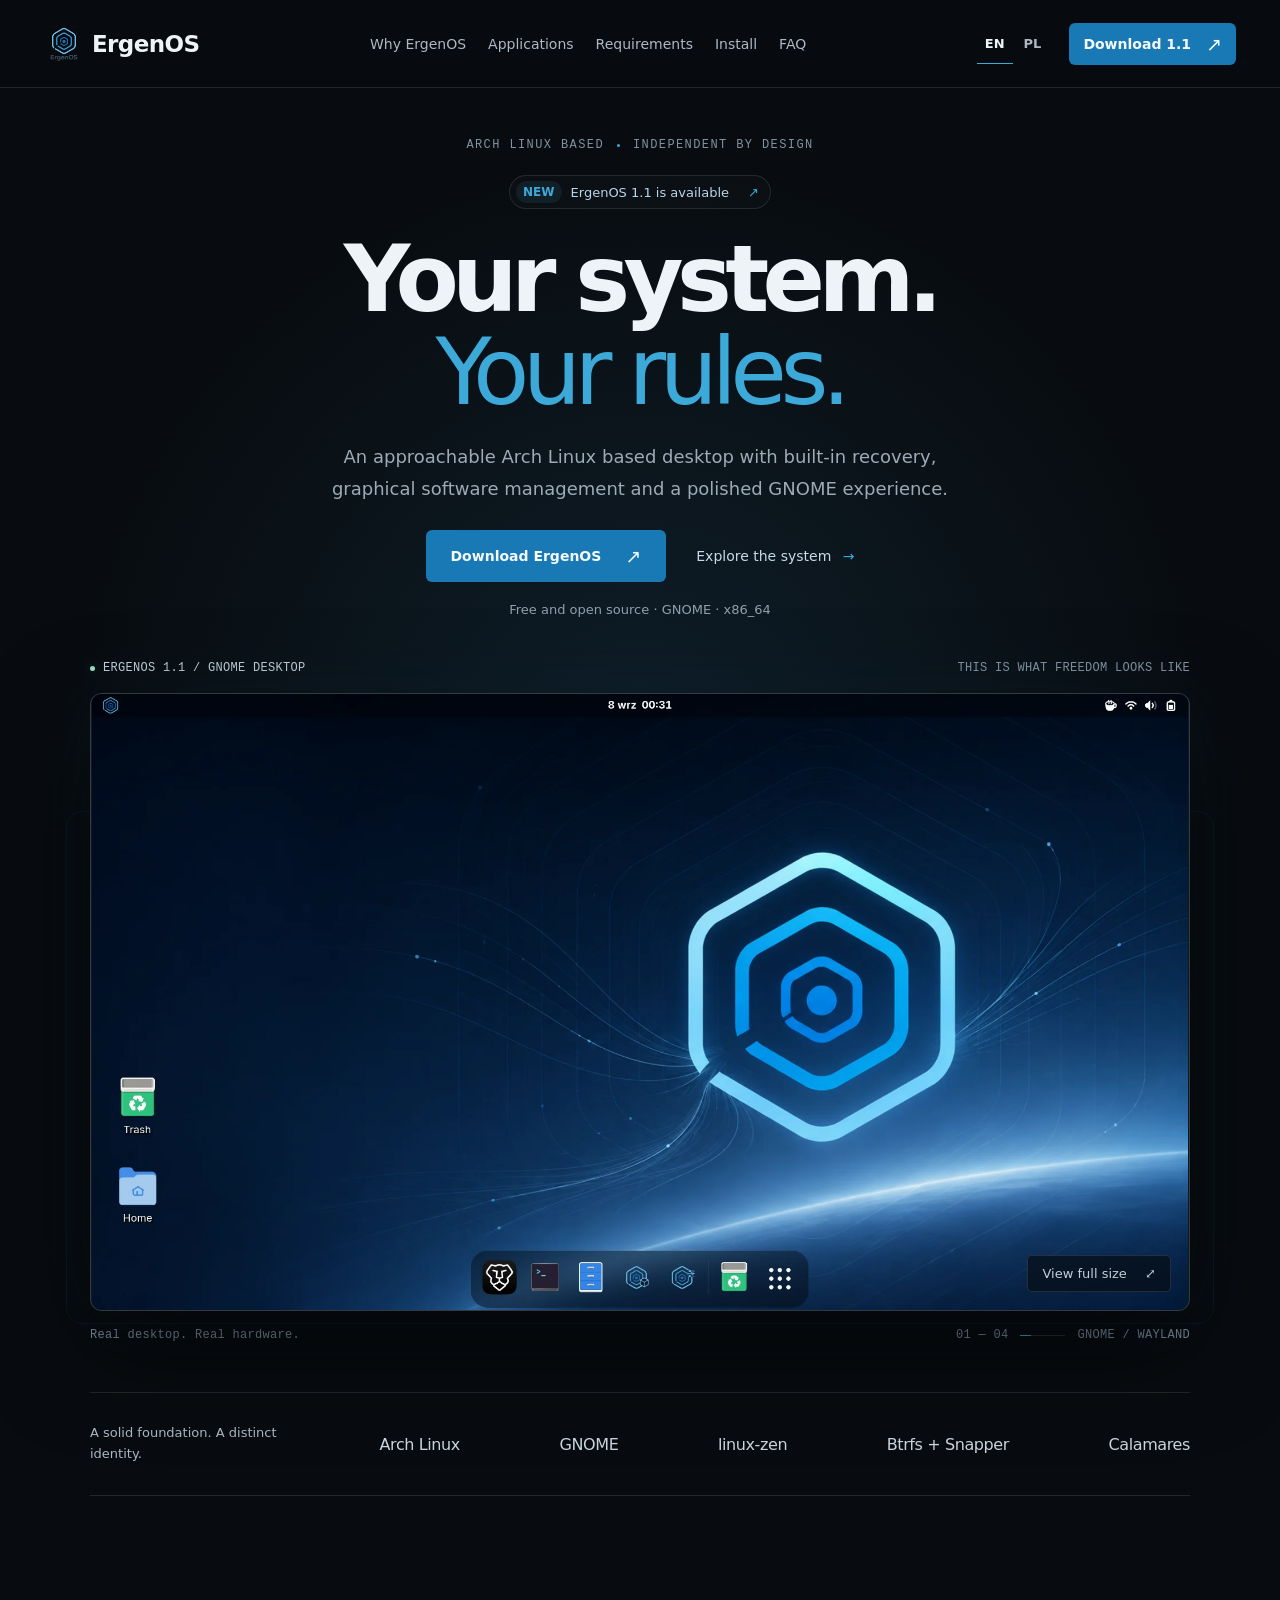
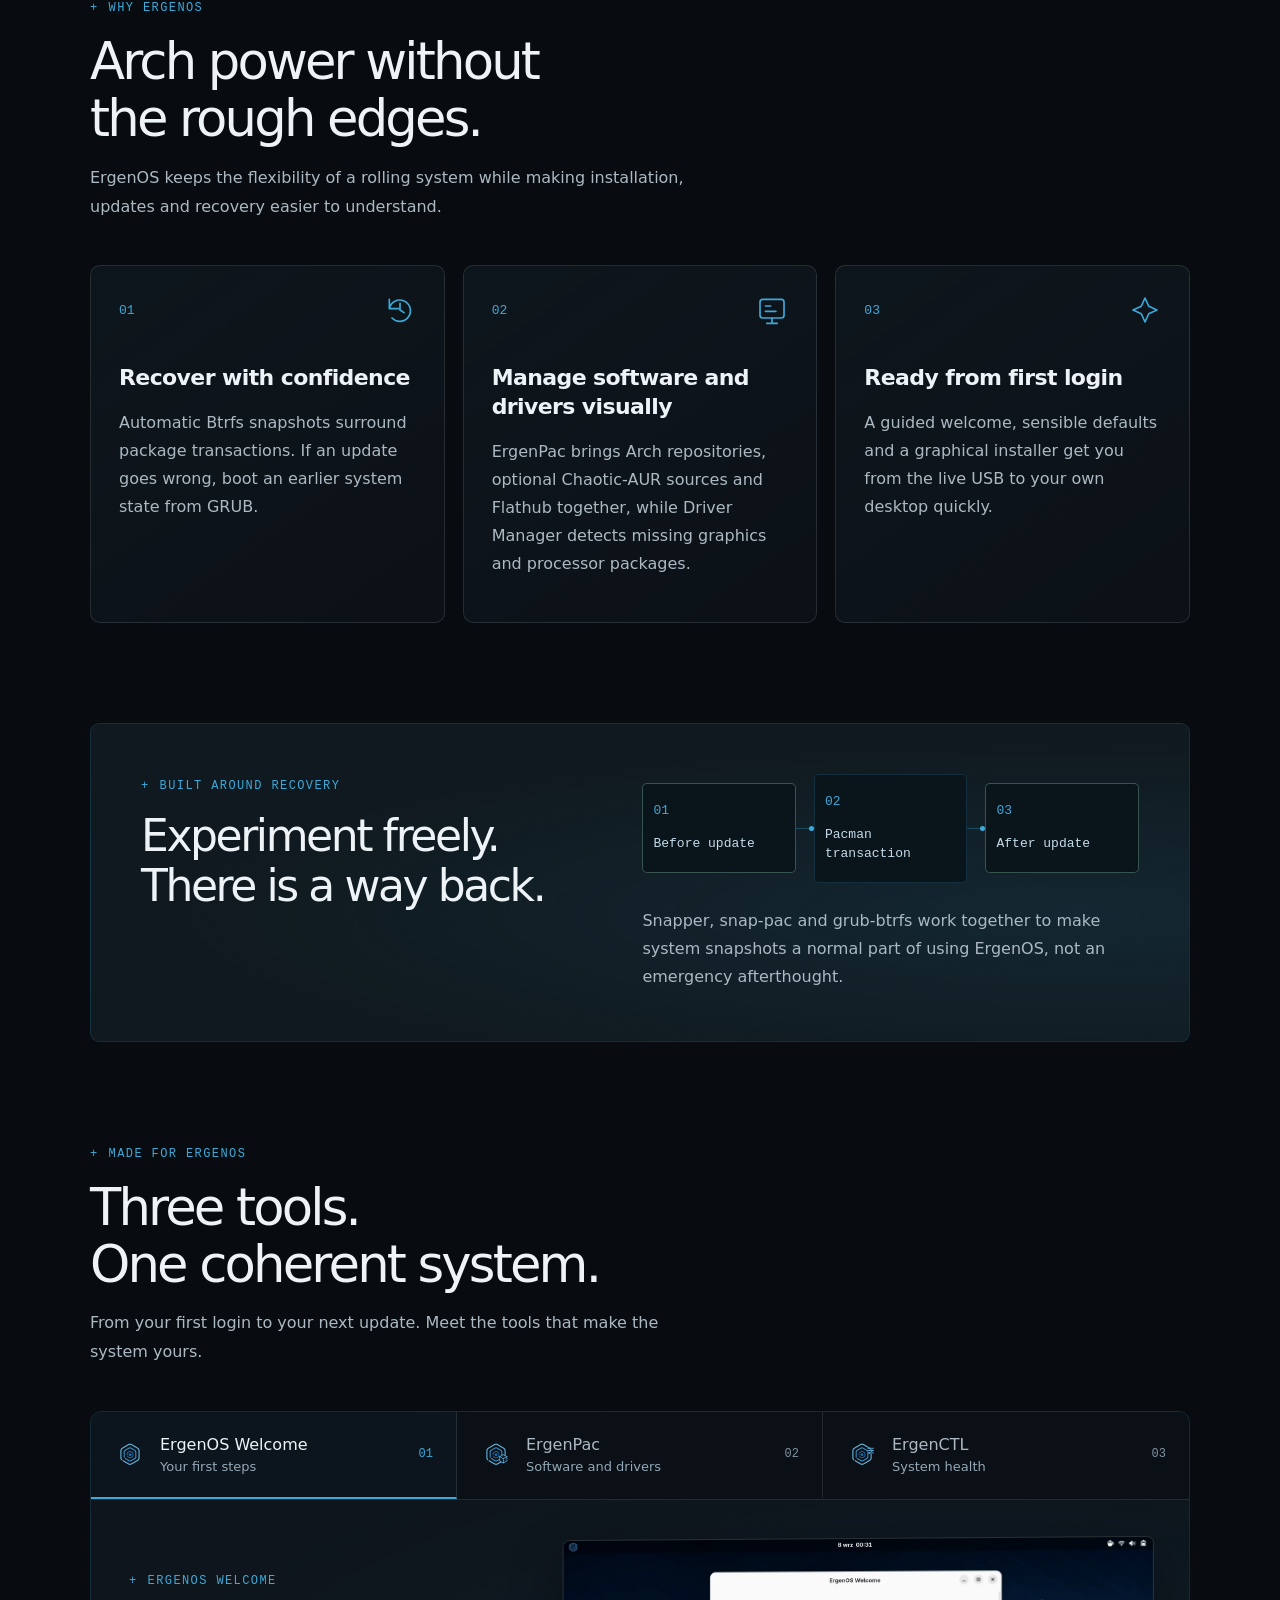
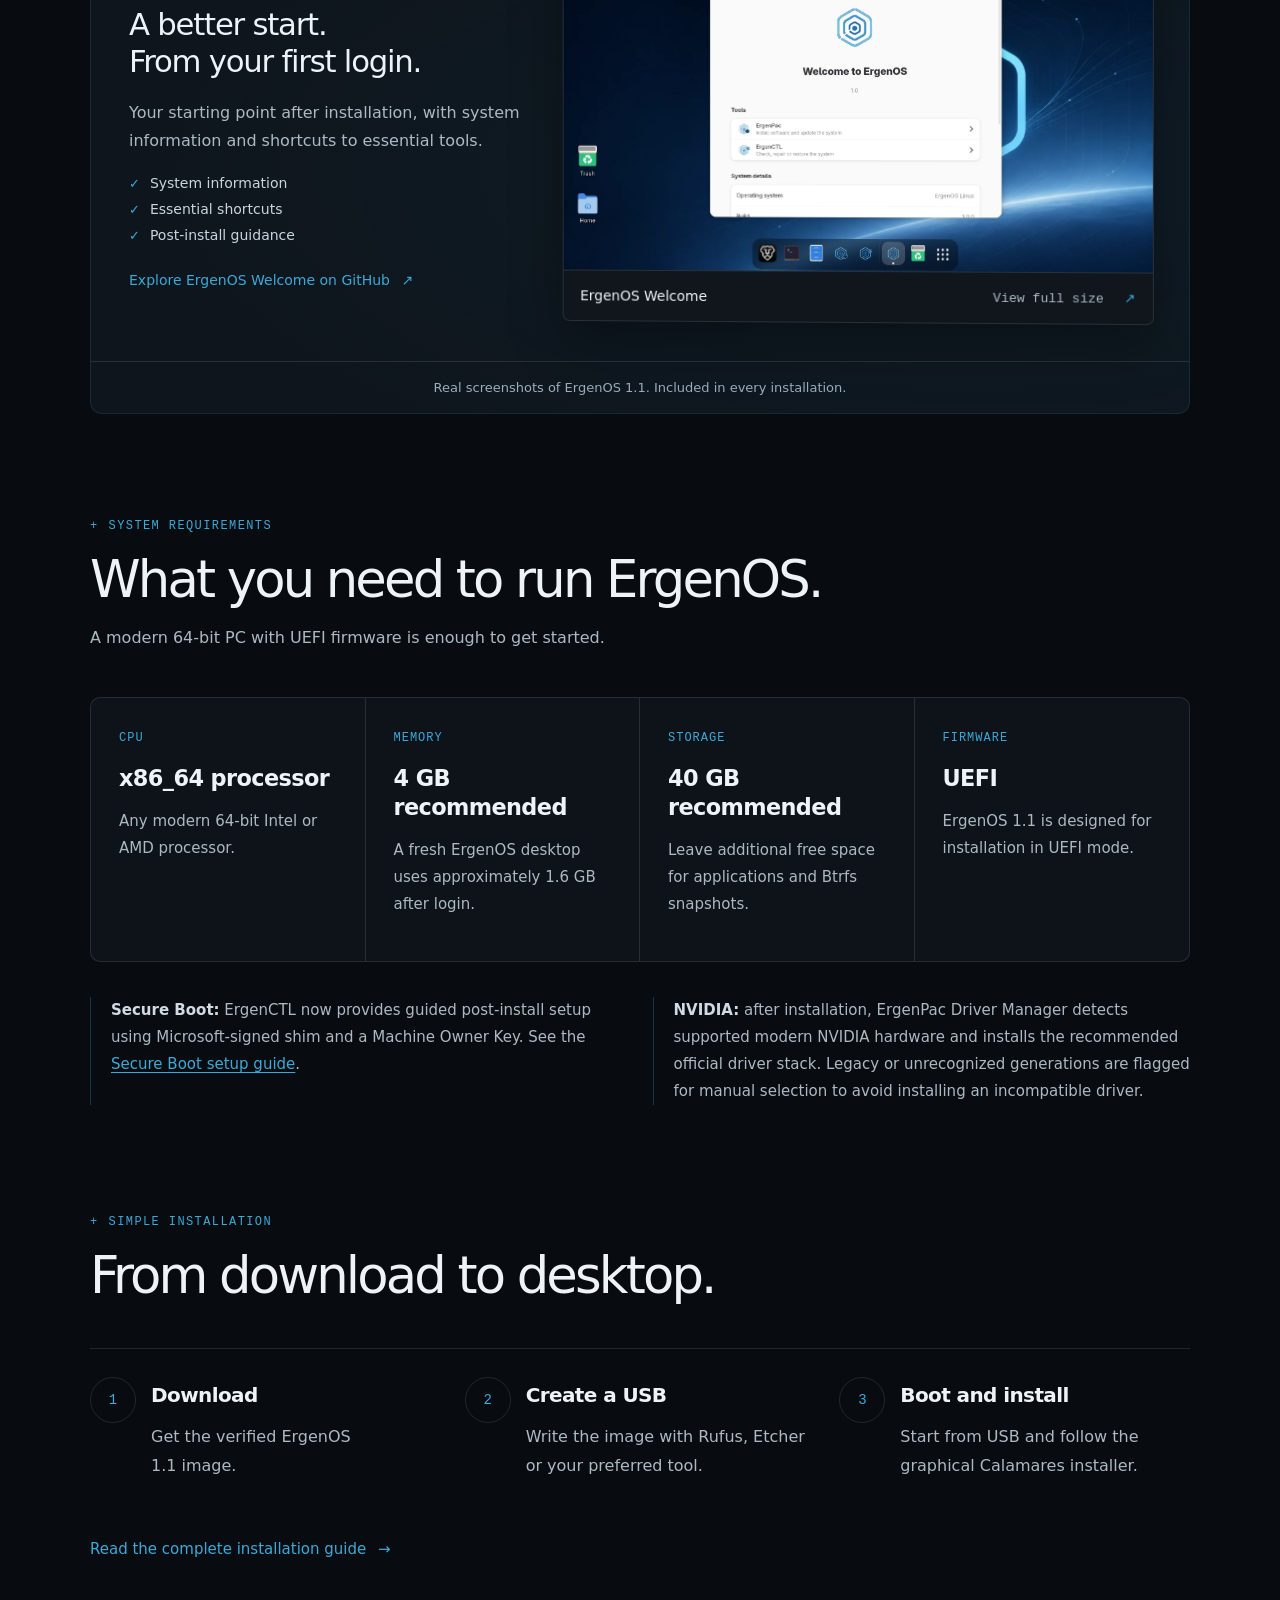
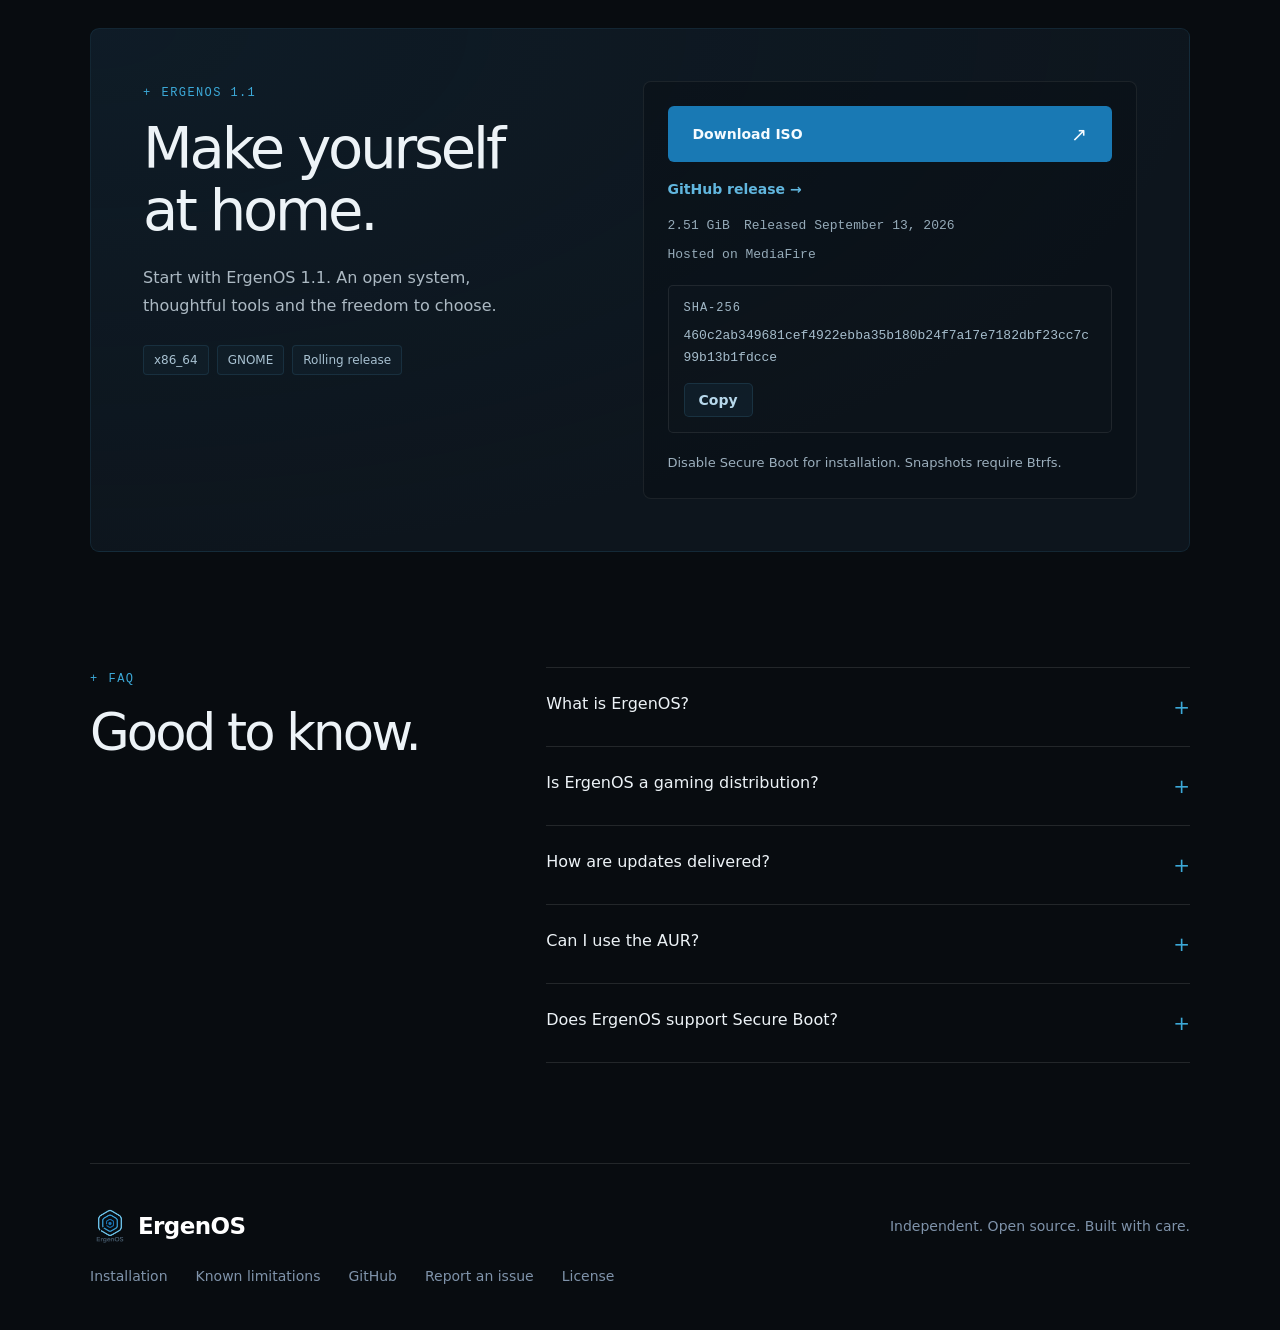
==== index.html @ 4b379fe1 "Version CSS and JavaScript URLs to prevent stale cached assets" ====
<!doctype html>
<html lang="en">
<head>
  <meta charset="utf-8">
  <meta name="viewport" content="width=device-width,initial-scale=1">
  <title>ErgenOS — Your system. Your rules.</title>
  <meta name="description" content="ErgenOS is an approachable Arch Linux-based desktop distribution with graphical software management, driver tools and built-in Btrfs recovery.">
  <meta name="robots" content="index,follow,max-image-preview:large">
  <meta name="theme-color" content="#080c10">
  <link rel="canonical" href="https://ergenossw.github.io/ErgenOS-Website/">
  <link rel="alternate" hreflang="en" href="https://ergenossw.github.io/ErgenOS-Website/">
  <link rel="alternate" hreflang="pl" href="https://ergenossw.github.io/ErgenOS-Website/pl/">
  <link rel="alternate" hreflang="x-default" href="https://ergenossw.github.io/ErgenOS-Website/">
  <meta property="og:title" content="ErgenOS — Your system. Your rules.">
  <meta property="og:description" content="Arch power with graphical tools and built-in recovery.">
  <meta property="og:type" content="website">
  <meta property="og:site_name" content="ErgenOS">
  <meta property="og:url" content="https://ergenossw.github.io/ErgenOS-Website/">
  <meta property="og:image" content="https://ergenossw.github.io/ErgenOS-Website/assets/social-card.png">
  <meta property="og:image:width" content="1200">
  <meta property="og:image:height" content="630">
  <meta name="twitter:card" content="summary_large_image">
  <meta name="twitter:title" content="ErgenOS — Your system. Your rules.">
  <meta name="twitter:description" content="Arch power with graphical tools and built-in recovery.">
  <meta name="twitter:image" content="https://ergenossw.github.io/ErgenOS-Website/assets/social-card.png">
  <link rel="icon" type="image/png" sizes="32x32" href="assets/favicon-32.png">
  <link rel="apple-touch-icon" sizes="180x180" href="assets/apple-touch-icon.png">
  <link rel="stylesheet" href="style.css?v=d61560196b8d">
  <link rel="stylesheet" href="overrides.css?v=efb8a88af6a3">
  <script type="application/ld+json">
  {
    "@context": "https://schema.org",
    "@type": "WebSite",
    "name": "ErgenOS",
    "url": "https://ergenossw.github.io/ErgenOS-Website/",
    "description": "An approachable Arch Linux-based desktop distribution with graphical tools and built-in Btrfs recovery.",
    "inLanguage": ["en", "pl"],
    "publisher": {
      "@type": "Organization",
      "name": "ErgenOS",
      "url": "https://github.com/ErgenosSW",
      "logo": {
        "@type": "ImageObject",
        "url": "https://ergenossw.github.io/ErgenOS-Website/assets/ergenos-logo.png"
      },
      "sameAs": [
        "https://github.com/ErgenosSW",
        "https://github.com/ErgenosSW/ErgenOS-Linux"
      ]
    }
  }
  </script>
</head>
<body>
  <a class="skip-link" href="#main-content">Skip to content</a>
  <header class="nav-shell">
    <a class="brand" href="#top"><img src="assets/ergenos-logo.png" alt=""><span>ErgenOS</span></a>
    <button class="menu-toggle" type="button" aria-expanded="false" aria-controls="main-nav" aria-label="Open navigation"><span></span><span></span><span></span></button>
    <nav id="main-nav" aria-label="Main navigation"><a href="#features">Why ErgenOS</a><a href="#apps">Applications</a><a href="#requirements">Requirements</a><a href="#install">Install</a><a href="#faq">FAQ</a></nav>
    <div class="header-actions"><div class="language-switcher" aria-label="Language"><span aria-current="page">EN</span><a href="pl/" lang="pl" hreflang="pl" aria-label="Polski">PL</a></div><a class="button small" href="#download">Download 1.1</a></div>
  </header>

  <main id="main-content">
    <section class="hero" id="top">
      <div class="hero-copy"><div class="hero-kicker">ARCH LINUX BASED <span></span> INDEPENDENT BY DESIGN</div>
        <a class="release-pill" href="https://github.com/ErgenosSW/ErgenOS-Linux/releases/tag/v1.1.0"><span>New</span> ErgenOS 1.1 is available</a>
        <h1>Your system.<br><em>Your rules.</em></h1>
        <p class="lead">An approachable Arch Linux based desktop with built-in recovery, graphical software management and a polished GNOME experience.</p>
        <div class="hero-actions"><a class="button" href="#download">Download ErgenOS</a><a class="text-link" href="#features">Explore the system <span>→</span></a></div>
        <p class="fine-print">Free and open source · GNOME · x86_64</p>
      </div>
      <div class="desktop-stage"><div class="stage-label"><span><i></i> ERGENOS 1.1 / GNOME DESKTOP</span><span>THIS IS WHAT FREEDOM LOOKS LIKE</span></div><a class="desktop-shot" href="assets/screenshots/ergenos-desktop.png" aria-label="Open a full-size screenshot of the ErgenOS desktop">
        <img src="assets/screenshots/ergenos-desktop.webp" width="1920" height="1080" fetchpriority="high" alt="ErgenOS 1.1 desktop running on physical hardware">
        <span class="shot-hint">View full size</span>
      </a><div class="stage-footer"><span>Real desktop. Real hardware.</span><span>01 — 04 <span class="stage-line"></span> GNOME / WAYLAND</span></div></div>
    </section><div class="platform-strip"><span>A solid foundation. A distinct identity.</span><b>Arch Linux</b><b>GNOME</b><b>linux-zen</b><b>Btrfs + Snapper</b><b>Calamares</b></div>

    <section class="section" id="features">
      <div class="section-heading"><span class="eyebrow">Why ErgenOS</span><h2>Arch power without the rough edges.</h2><p>ErgenOS keeps the flexibility of a rolling system while making installation, updates and recovery easier to understand.</p></div>
      <div class="feature-grid">
        <article><div class="feature-top"><span class="feature-number">01</span><svg viewBox="0 0 24 24" fill="none" stroke="currentColor" stroke-width="1.25" stroke-linecap="round" stroke-linejoin="round" aria-hidden="true"><path d="M4 11a8 8 0 1 1 2 7M4 4v7h7"/><path d="M12 7v5l3 2"/></svg></div><h3>Recover with confidence</h3><p>Automatic Btrfs snapshots surround package transactions. If an update goes wrong, boot an earlier system state from GRUB.</p></article>
        <article><div class="feature-top"><span class="feature-number">02</span><svg viewBox="0 0 24 24" fill="none" stroke="currentColor" stroke-width="1.25" stroke-linecap="round" stroke-linejoin="round" aria-hidden="true"><rect x="3" y="4" width="18" height="14" rx="2"/><path d="M8 22h8m-4-4v4M7 9h4m-4 4h8"/></svg></div><h3>Manage software and drivers visually</h3><p>ErgenPac brings Arch repositories, optional Chaotic-AUR sources and Flathub together, while Driver Manager detects missing graphics and processor packages.</p></article>
        <article><div class="feature-top"><span class="feature-number">03</span><svg viewBox="0 0 24 24" fill="none" stroke="currentColor" stroke-width="1.25" stroke-linecap="round" stroke-linejoin="round" aria-hidden="true"><path d="m12 3 2.8 6.2L21 12l-6.2 2.8L12 21l-2.8-6.2L3 12l6.2-2.8Z"/></svg></div><h3>Ready from first login</h3><p>A guided welcome, sensible defaults and a graphical installer get you from the live USB to your own desktop quickly.</p></article>
      </div>
    </section>

    <section class="recovery-band">
      <div><span class="eyebrow light">Built around recovery</span><h2>Experiment freely.<br>There is a way back.</h2></div>
      <div class="timeline" aria-label="Automatic snapshot sequence"><span><b>01</b>Before update</span><i></i><span><b>02</b>Pacman transaction</span><i></i><span><b>03</b>After update</span></div>
      <p>Snapper, snap-pac and grub-btrfs work together to make system snapshots a normal part of using ErgenOS, not an emergency afterthought.</p>
    </section>

    <section class="section apps-section" id="apps">
      <div class="section-heading"><span class="eyebrow">Made for ErgenOS</span><h2>Three tools.<br>One coherent system.</h2><p>From your first login to your next update. Meet the tools that make the system yours.</p></div>
      <div class="app-showcase" id="screenshots">
        <div class="app-tabs" aria-label="ErgenOS applications" hidden><button class="app-tab" type="button" id="app-tab-0" data-app-tab="0"><img src="assets/welcome-logo-mark.png" alt="" width="32" height="32"><span>ErgenOS Welcome<small>Your first steps</small></span><span class="tab-index" aria-hidden="true">01</span></button>
          <button class="app-tab" type="button" id="app-tab-1" data-app-tab="1"><img src="assets/ergenpac-logo-mark.png" alt="" width="32" height="32"><span>ErgenPac<small>Software and drivers</small></span><span class="tab-index" aria-hidden="true">02</span></button>
          <button class="app-tab" type="button" id="app-tab-2" data-app-tab="2"><img src="assets/ergenctl-logo-mark.png" alt="" width="32" height="32"><span>ErgenCTL<small>System health</small></span><span class="tab-index" aria-hidden="true">03</span></button></div>
        <article class="app-panel" id="app-panel-0" data-app-panel="0">
          <div class="app-panel-copy"><span class="eyebrow">ErgenOS Welcome</span><h3>A better start.<br>From your first login.</h3><p>Your starting point after installation, with system information and shortcuts to essential tools.</p><ul class="app-capabilities"><li>System information</li><li>Essential shortcuts</li><li>Post-install guidance</li></ul><a class="text-link app-source" href="https://github.com/ErgenosSW/ErgenOS-Welcome">Explore ErgenOS Welcome on GitHub <span>↗</span></a></div>
          <a class="screenshot-card app-preview" href="assets/screenshots/ergenos-welcome.png"><img src="assets/screenshots/ergenos-welcome.webp" alt="ErgenOS Welcome — Your first steps" width="1920" height="1080" loading="lazy" decoding="async"><span><strong>ErgenOS Welcome</strong><small>View full size</small></span></a>
        </article>
        <article class="app-panel" id="app-panel-1" data-app-panel="1">
          <div class="app-panel-copy"><span class="eyebrow">ErgenPac</span><h3>Everything you need.<br>One place to find it.</h3><p>Search, install and update software from Arch Linux and Flathub, then detect and install the recommended hardware driver packages.</p><ul class="app-capabilities"><li>Arch Linux and Flathub</li><li>Application updates</li><li>Driver detection</li></ul><a class="text-link app-source" href="https://github.com/ErgenosSW/ErgenPac">Explore ErgenPac on GitHub <span>↗</span></a></div>
          <a class="screenshot-card app-preview" href="assets/screenshots/ergenpac-search.png"><img src="assets/screenshots/ergenpac-search.webp" alt="ErgenPac — Software and drivers" width="1920" height="1080" loading="lazy" decoding="async"><span><strong>ErgenPac</strong><small>View full size</small></span></a>
        </article>
        <article class="app-panel" id="app-panel-2" data-app-panel="2">
          <div class="app-panel-copy"><span class="eyebrow">ErgenCTL</span><h3>Know your system.<br>Stay in control.</h3><p>Diagnose the installation, inspect boot logs, recover snapshots and configure Secure Boot through a guided checklist.</p><ul class="app-capabilities"><li>Diagnostics and boot logs</li><li>Snapshot recovery</li><li>Secure Boot setup</li></ul><a class="text-link app-source" href="https://github.com/ErgenosSW/ErgenCTL">Explore ErgenCTL on GitHub <span>↗</span></a></div>
          <a class="screenshot-card app-preview" href="assets/screenshots/ergenctl-system-check.png"><img src="assets/screenshots/ergenctl-system-check.webp" alt="ErgenCTL — System health" width="1920" height="1080" loading="lazy" decoding="async"><span><strong>ErgenCTL</strong><small>View full size</small></span></a>
        </article>
        <p class="showcase-note">Real screenshots of ErgenOS 1.1. Included in every installation.</p>
      </div>
    </section>

    <section class="section requirements-section" id="requirements">
      <div class="section-heading"><span class="eyebrow">System requirements</span><h2>What you need to run ErgenOS.</h2><p>A modern 64-bit PC with UEFI firmware is enough to get started.</p></div>
      <div class="requirements-grid">
        <article><span>CPU</span><h3>x86_64 processor</h3><p>Any modern 64-bit Intel or AMD processor.</p></article>
        <article><span>Memory</span><h3>4 GB recommended</h3><p>A fresh ErgenOS desktop uses approximately 1.6 GB after login.</p></article>
        <article><span>Storage</span><h3>40 GB recommended</h3><p>Leave additional free space for applications and Btrfs snapshots.</p></article>
        <article><span>Firmware</span><h3>UEFI</h3><p>ErgenOS 1.1 is designed for installation in UEFI mode.</p></article>
      </div>
      <div class="hardware-notes">
        <p><strong>Secure Boot:</strong> ErgenCTL now provides guided post-install setup using Microsoft-signed shim and a Machine Owner Key. See the <a href="secure-boot.html">Secure Boot setup guide</a>.</p>
        <p><strong>NVIDIA:</strong> after installation, ErgenPac Driver Manager detects supported modern NVIDIA hardware and installs the recommended official driver stack. Legacy or unrecognized generations are flagged for manual selection to avoid installing an incompatible driver.</p>
      </div>
    </section>

    <section class="section install-section" id="install">
      <div class="section-heading"><span class="eyebrow">Simple installation</span><h2>From download to desktop.</h2></div>
      <ol class="steps">
        <li><span>1</span><div><h3>Download</h3><p>Get the verified ErgenOS 1.1 image.</p></div></li>
        <li><span>2</span><div><h3>Create a USB</h3><p>Write the image with Rufus, Etcher or your preferred tool.</p></div></li>
        <li><span>3</span><div><h3>Boot and install</h3><p>Start from USB and follow the graphical Calamares installer.</p></div></li>
      </ol>
      <a class="text-link guide-link" href="installation.html">Read the complete installation guide <span>→</span></a>
    </section>

    <section class="download" id="download">
      <div><span class="eyebrow light">ErgenOS 1.1</span><h2>Make yourself<br>at home.</h2><p class="download-description">Start with ErgenOS 1.1. An open system, thoughtful tools and the freedom to choose.</p><div class="download-platform"><span>x86_64</span><span>GNOME</span><span>Rolling release</span></div></div>
      <div class="download-actions"><p class="download-note">Disable Secure Boot for installation. Snapshots require Btrfs.</p><a class="button white" href="https://www.mediafire.com/file/psvdrlrwlsz2c2c/ergenos-1.1.0-x86_64.iso/file">Download ISO</a><a href="https://github.com/ErgenosSW/ErgenOS-Linux/releases/tag/v1.1.0">GitHub release →</a><div class="release-meta"><span>2.51 GiB</span><span>Released September 13, 2026</span><span>Hosted on MediaFire</span></div><div class="checksum"><span>SHA-256</span><code id="iso-checksum">460c2ab349681cef4922ebba35b180b24f7a17e7182dbf23cc7c99b13b1fdcce</code><button type="button" data-copy-checksum>Copy</button></div></div>
    </section>

    <section class="section faq" id="faq">
      <div class="section-heading"><span class="eyebrow">FAQ</span><h2>Good to know.</h2></div>
      <div class="faq-list">
        <details><summary>What is ErgenOS?</summary><p>ErgenOS is an independent Arch Linux based desktop distribution built around GNOME, graphical system tools and practical Btrfs recovery.</p></details>
        <details><summary>Is ErgenOS a gaming distribution?</summary><p>Not yet. Gaming-oriented features are part of the long-term direction, but ErgenOS 1.1 is a general-purpose desktop system.</p></details>
        <details><summary>How are updates delivered?</summary><p>Arch packages come from the standard Arch repositories. ErgenOS applications are distributed through the signed ErgenOS repository and handled by Pacman or ErgenPac.</p></details>
        <details><summary>Can I use the AUR?</summary><p>Yes. During installation you can stay with official repositories or configure yay, paru or Chaotic-AUR.</p></details>
        <details><summary>Does ErgenOS support Secure Boot?</summary><p>Experimental post-install support is available through ErgenCTL and the signed ErgenOS repository. The current ISO must be installed with Secure Boot disabled; follow the <a href="secure-boot.html">Secure Boot setup guide</a> after installation.</p></details>
      </div>
    </section>
  </main>

  <footer><a class="brand" href="#top"><img src="assets/ergenos-logo.png" alt=""><span>ErgenOS</span></a><p>Independent. Open source. Built with care.</p><div><a href="installation.html">Installation</a><a href="known-limitations.html">Known limitations</a><a href="https://github.com/ErgenosSW">GitHub</a><a href="https://github.com/ErgenosSW/ErgenOS-Linux/issues">Report an issue</a><a href="https://github.com/ErgenosSW/ErgenOS-Linux/blob/main/LICENSE">License</a></div></footer>
  <script src="script.js?v=0e3d0809cc0f"></script>
</body>
</html>
---- style.css ----
:root{--ink:#eaf3ff;--muted:#9db0c8;--blue:#0aa7ff;--blue2:#0068ff;--navy:#030a14;--line:rgba(143,190,235,.16)}*{box-sizing:border-box}html{scroll-behavior:smooth}body{margin:0;background:var(--navy);color:var(--ink);font-family:Inter,ui-sans-serif,system-ui,-apple-system,BlinkMacSystemFont,"Segoe UI",sans-serif}a{color:inherit;text-decoration:none}.nav-shell{position:sticky;top:0;z-index:20;height:76px;display:flex;align-items:center;justify-content:space-between;max-width:1240px;margin:auto;padding:0 28px;background:rgba(3,10,20,.82);backdrop-filter:blur(18px);border-bottom:1px solid var(--line)}.brand{display:flex;align-items:center;gap:10px;font-weight:760;letter-spacing:-.02em}.brand img{width:38px;height:38px;object-fit:contain}nav{display:flex;gap:32px;font-size:14px;color:var(--muted)}nav a:hover,footer a:hover{color:#fff}.button{display:inline-flex;align-items:center;justify-content:center;min-height:50px;padding:0 24px;border-radius:12px;background:linear-gradient(135deg,var(--blue),var(--blue2));color:#fff;font-weight:720;box-shadow:0 12px 34px rgba(0,119,255,.25);transition:transform .2s,box-shadow .2s}.button:hover{transform:translateY(-2px);box-shadow:0 16px 42px rgba(0,119,255,.35)}.button.small{min-height:40px;padding:0 17px;font-size:13px}.hero{min-height:790px;max-width:1240px;margin:auto;padding:90px 28px 110px;display:grid;grid-template-columns:.88fr 1.12fr;align-items:center;gap:70px;overflow:hidden}.release-pill{display:inline-flex;align-items:center;gap:10px;color:#b9d5ee;font-size:13px;border:1px solid var(--line);border-radius:999px;padding:7px 12px 7px 8px;background:rgba(255,255,255,.035)}.release-pill span{background:#0b8ce7;color:#fff;border-radius:999px;padding:3px 8px;font-size:11px;font-weight:750;text-transform:uppercase}h1{margin:25px 0 22px;font-size:clamp(54px,7vw,88px);line-height:.95;letter-spacing:-.062em;font-weight:800}h1 em{font-style:normal;color:#54c3ff}.lead{max-width:610px;font-size:19px;line-height:1.7;color:var(--muted)}.hero-actions{display:flex;align-items:center;gap:26px;margin-top:34px}.text-link{font-weight:650;color:#c7d8e9}.text-link span{margin-left:7px;color:#48bfff}.fine-print{margin-top:24px;font-size:12px;color:#6f839b}.desktop-shot{position:relative;aspect-ratio:16/10;border:1px solid rgba(121,196,255,.25);border-radius:20px;overflow:hidden;transform:perspective(1200px) rotateY(-4deg) rotateX(2deg);box-shadow:0 40px 100px rgba(0,0,0,.55),0 0 90px rgba(0,126,255,.13);background:#07192d}.desktop-shot>img{width:100%;height:100%;object-fit:cover}.desktop-top{position:absolute;inset:0 0 auto;height:30px;z-index:2;display:flex;justify-content:space-between;align-items:center;padding:0 14px;font-size:9px;background:rgba(2,8,16,.82)}.desktop-window{position:absolute;inset:16% 12% 17%;border-radius:13px;overflow:hidden;background:rgba(242,247,252,.94);color:#172132;box-shadow:0 18px 42px rgba(0,0,0,.38)}.window-bar{height:34px;display:flex;justify-content:flex-end;gap:6px;align-items:center;padding:0 11px;background:#eef3f8}.window-bar i{width:8px;height:8px;border-radius:50%;background:#bdc8d3}.window-content{height:calc(100% - 34px);display:flex;flex-direction:column;align-items:center;justify-content:center;gap:8px}.window-content img{width:72px;height:72px;object-fit:contain}.window-content strong{font-size:18px}.window-content span{font-size:10px;color:#687789}.dock{position:absolute;bottom:3%;left:50%;transform:translateX(-50%);display:flex;gap:9px;padding:8px 12px;border-radius:12px;background:rgba(3,13,25,.78)}.dock b{width:22px;height:22px;border-radius:6px;background:linear-gradient(145deg,#49c7ff,#126fe5)}.section{max-width:1180px;margin:auto;padding:120px 28px}.section-heading{max-width:720px;margin-bottom:56px}.eyebrow{color:#31b6ff;text-transform:uppercase;letter-spacing:.17em;font-size:12px;font-weight:800}.eyebrow.light{color:#b9e7ff}h2{margin:14px 0 18px;font-size:clamp(38px,5vw,62px);line-height:1.05;letter-spacing:-.045em}.section-heading p,.recovery-band p{color:var(--muted);font-size:17px;line-height:1.7}.feature-grid{display:grid;grid-template-columns:repeat(3,1fr);gap:18px}.feature-grid article{min-height:285px;padding:30px;border:1px solid var(--line);border-radius:18px;background:linear-gradient(145deg,rgba(14,35,59,.8),rgba(6,18,33,.8))}.feature-number{font-family:monospace;color:#2eb7ff;font-size:12px}h3{margin:50px 0 12px;font-size:22px;letter-spacing:-.025em}.feature-grid p,.app-card p,.steps p{color:var(--muted);line-height:1.65;font-size:14px}.recovery-band{max-width:1180px;margin:40px auto;padding:72px;border-radius:28px;display:grid;grid-template-columns:1fr 1.25fr;gap:45px 70px;background:linear-gradient(120deg,#087bd4,#0047ad);box-shadow:0 30px 80px rgba(0,82,180,.23)}.recovery-band h2{font-size:48px}.recovery-band p{margin:0;color:#d8efff}.timeline{align-self:center;display:flex;align-items:center;justify-content:center;font-size:12px;color:#dff3ff}.timeline i{width:58px;height:1px;margin:0 10px;background:rgba(255,255,255,.4);position:relative}.timeline i:after{content:"";position:absolute;right:0;top:-3px;width:7px;height:7px;border-radius:50%;background:#fff}.apps-section{padding-bottom:80px}.app-grid{display:grid;grid-template-columns:repeat(3,1fr);gap:18px}.app-card{padding:30px;min-height:320px;border:1px solid var(--line);border-radius:20px;background:#081424;display:flex;flex-direction:column;justify-content:space-between}.app-card.featured{background:linear-gradient(155deg,#0a2744,#07111f);border-color:rgba(49,182,255,.32)}.app-card img{width:86px;height:86px;object-fit:contain}.app-card h3{margin:35px 0 10px}.install-section{padding-top:80px}.steps{list-style:none;padding:0;margin:0;display:grid;grid-template-columns:repeat(3,1fr);border-top:1px solid var(--line)}.steps li{display:flex;gap:20px;padding:35px 30px 20px 0}.steps li>span{display:grid;place-items:center;flex:0 0 42px;height:42px;border-radius:50%;background:#0a263f;color:#43bdff;font-weight:800}.steps h3{margin:6px 0}.download{max-width:1180px;margin:30px auto 70px;padding:70px;border-radius:28px;display:flex;align-items:center;justify-content:space-between;gap:50px;background:linear-gradient(120deg,#0a9fea,#0758da)}.download h2{max-width:620px}.download p{color:#d7eeff}.download-actions{min-width:235px;display:flex;flex-direction:column;gap:16px;align-items:flex-start}.button.white{background:#fff;color:#075cc4;box-shadow:none}.download-actions>a:not(.button){font-weight:700}.download code{font-size:11px;color:#ccecff}.faq{display:grid;grid-template-columns:.75fr 1.25fr;gap:70px}.faq-list{border-top:1px solid var(--line)}details{border-bottom:1px solid var(--line);padding:23px 0}summary{cursor:pointer;font-weight:700;list-style:none;display:flex;justify-content:space-between}summary:after{content:"+";color:#41bcff;font-size:20px}details[open] summary:after{content:"−"}details p{color:var(--muted);line-height:1.65;max-width:700px}footer{max-width:1180px;margin:auto;padding:42px 28px 55px;border-top:1px solid var(--line);display:grid;grid-template-columns:1fr auto 1fr;align-items:center;color:#7f93aa;font-size:13px}footer .brand{color:#fff}footer>div{display:flex;justify-content:flex-end;gap:22px}@media(max-width:850px){nav{display:none}.hero{grid-template-columns:1fr;padding-top:70px}.desktop-shot{transform:none}.feature-grid,.app-grid,.steps{grid-template-columns:1fr}.recovery-band,.faq{grid-template-columns:1fr}.download{flex-direction:column;align-items:flex-start}footer{grid-template-columns:1fr;gap:25px}footer>div{justify-content:flex-start;flex-wrap:wrap}.recovery-band{margin:20px;padding:45px 28px}.section{padding:85px 22px}.hero{padding-left:22px;padding-right:22px}}@media(max-width:520px){.nav-shell{padding:0 16px}.button.small{font-size:0;padding:0;width:42px}.button.small:after{content:"↓";font-size:18px}.hero{min-height:auto;padding-bottom:80px}.hero-actions{align-items:flex-start;flex-direction:column}.desktop-window{inset:18% 8%}.recovery-band h2{font-size:38px}.timeline{flex-direction:column;align-items:flex-start;gap:10px}.timeline i{width:1px;height:25px;margin-left:4px}.timeline i:after{right:-3px;top:auto;bottom:0}.download{margin:15px;border-radius:22px;padding:42px 25px}}@media(prefers-reduced-motion:reduce){html{scroll-behavior:auto}.button{transition:none}}
---- overrides.css ----
/* ErgenOS — graphite / ice. Shared by both languages and all guides. */
:root {
  --navy:#080c10;
  --ink:#edf3f7;
  --muted:#9aa9b5;
  --line:#ffffff15;
  --blue:#3ca9d8;
  --blue2:#1b78b4;
  --surface:#10161c;
}

html {
  scroll-padding-top:100px;
}

body {
  background:var(--navy);
  font-family:Inter,"Segoe UI",system-ui,sans-serif;
  -webkit-font-smoothing:antialiased;
}

::selection {
  background:#3ca9d8;
  color:#080c10;
}

a,button,summary {
  -webkit-tap-highlight-color:transparent;
}

:focus-visible {
  outline:2px solid var(--blue);
  outline-offset:6px;
}

button {
  font:inherit;
  cursor:pointer;
}

p {
  text-wrap:pretty;
}

h1,h2,h3 {
  text-wrap:balance;
}

.skip-link {
  position:fixed;
  left:20px;
  top:-100px;
  z-index:100;
  background:var(--blue);
  color:#080c10;
  padding:15px;
  border-radius:6px;
}

.skip-link:focus {
  top:15px;
}

.nav-shell {
  max-width:1320px;
  height:88px;
  padding:0 44px;
  background:#080c10e8;
  border-color:var(--line);
  backdrop-filter:blur(24px);
}

.brand {
  font-size:23px;
  gap:8px;
  letter-spacing:-1px;
}

.brand img {
  width:40px;
  height:40px;
}

.header-actions {
  display:flex;
  gap:20px;
  align-items:center;
}

nav {
  gap:26px;
  font-size:12px;
}

nav a {
  padding:12px 0;
  transition:color .2s;
}

nav a:hover,nav a.active {
  color:var(--blue);
}

.button {
  border-radius:6px;
  background:var(--blue);
  color:#08131a;
  box-shadow:none;
  padding:0 25px;
  min-height:52px;
  font-size:14px;
  font-weight:700;
  gap:24px;
}

.button:after {
  content:'↗';
  font-size:19px;
  font-weight:400;
}

.button:hover {
  background:#59bce2;
  box-shadow:0 6px 30px #3ca9d818;
  transform:translateY(-2px);
}

.button.small {
  min-height:38px;
  padding:0 14px;
  font-size:12px;
  gap:15px;
}

.language-switcher {
  display:flex;
  gap:3px;
  font-size:11px;
  font-weight:600;
}

.language-switcher a,.language-switcher span {
  padding:9px 7px;
  color:var(--muted);
}

.language-switcher [aria-current] {
  color:var(--ink);
  border-bottom:1px solid var(--blue);
}

.menu-toggle {
  display:none;
}

.hero {
  position:relative;
  max-width:1320px;
  min-height:0;
  padding:70px 44px 0;
  display:flex;
  flex-direction:column;
  gap:57px;
  overflow:visible;
}

.hero:before {
  content:'';
  position:absolute;
  top:0;
  left:0;
  right:0;
  height:850px;
  z-index:-1;
  background:radial-gradient(ellipse at 50% 56%,#25658422,transparent 64%);
  pointer-events:none;
}

.hero-copy {
  text-align:center;
  max-width:940px;
  animation:enter .8s ease both;
}

.hero-kicker {
  display:flex;
  align-items:center;
  justify-content:center;
  gap:13px;
  font:10px/1.6 ui-monospace,monospace;
  letter-spacing:2px;
  color:#81929e;
  margin-bottom:25px;
}

.hero-kicker span {
  width:3px;
  height:3px;
  background:#3ca9d8;
  border-radius:100%;
}

.release-pill {
  font-size:11px;
  padding:5px 11px 5px 6px;
  background:#ffffff04;
  border-color:#ffffff1a;
  gap:9px;
}

.release-pill span {
  background:#3ca9d819;
  color:var(--blue);
  font-size:9px;
  padding:4px 7px;
}

.release-pill:after {
  content:'↗';
  color:var(--blue);
  padding-left:10px;
}

h1 {
  font-size:clamp(64px,7.7vw,106px);
  font-weight:650;
  letter-spacing:-.072em;
  line-height:1.01;
  margin:25px 0 22px;
}

h1 em {
  color:var(--blue);
  font-weight:450;
}

.hero .lead {
  max-width:580px;
  font-size:16px;
  line-height:1.75;
  margin:0 auto;
  color:#9dabb7;
}

.hero-actions {
  justify-content:center;
  gap:30px;
  margin-top:28px;
}

.text-link {
  font-size:13px;
  font-weight:500;
}

.text-link span {
  color:var(--blue);
}

.fine-print {
  font-size:10px;
  letter-spacing:.6px;
  color:#91a0ad;
  margin:20px 0 0;
}

.desktop-stage {
  width:100%;
  max-width:1100px;
}

.stage-label,.stage-footer {
  display:flex;
  align-items:center;
  justify-content:space-between;
  font:9px/1.6 ui-monospace,monospace;
  letter-spacing:1.1px;
  color:#8698a7;
  padding:0 0 14px;
}

.stage-label span:first-child {
  display:flex;
  align-items:center;
  gap:8px;
  color:#c7d6df;
}

.stage-label i {
  width:5px;
  height:5px;
  border-radius:100%;
  background:#9ce6c7;
  box-shadow:0 0 10px #9ce6c744;
}

.desktop-shot {
  display:block;
  aspect-ratio:16/9;
  border-radius:9px;
  transform:none;
  background:#101820;
  border:1px solid #ffffff25;
  box-shadow:0 40px 100px #0008;
  position:relative;
  overflow:hidden;
  transition:box-shadow .3s;
}

.desktop-shot>img {
  display:block;
  width:100%;
  height:100%;
  object-fit:contain;
}

.desktop-shot:hover {
  box-shadow:0 25px 100px #3678a022;
}

.shot-hint {
  position:absolute;
  right:18px;
  bottom:18px;
  background:#080c10c9;
  border:1px solid #ffffff25;
  border-radius:5px;
  padding:10px 14px;
  font-size:11px;
  backdrop-filter:blur(12px);
}

.shot-hint:after {
  content:' ⤢';
  padding-left:14px;
}

.stage-footer {
  padding:15px 0 0;
  font-size:9px;
  letter-spacing:.4px;
}

.stage-footer>span:last-child {
  display:flex;
  align-items:center;
  gap:16px;
}

.stage-line {
  width:75px;
  height:1px;
  background:linear-gradient(to right,var(--blue) 25%,#ffffff25 25%);
}

.platform-strip {
  max-width:1100px;
  margin:47px auto 0;
  border-top:1px solid var(--line);
  border-bottom:1px solid var(--line);
  padding:26px 0;
  display:flex;
  align-items:center;
  justify-content:space-between;
  gap:20px;
}

.platform-strip>span {
  font-size:11px;
  color:var(--muted);
  max-width:160px;
  line-height:1.6;
}

.platform-strip b {
  font-size:15px;
  font-weight:500;
  letter-spacing:-.4px;
  color:#c1cbd3;
}

.section {
  max-width:1188px;
  padding:112px 44px;
}

.section-heading {
  max-width:720px;
  margin-bottom:44px;
}

.eyebrow {
  font:10px/1.5 ui-monospace,monospace;
  letter-spacing:1.8px;
  color:var(--blue);
  font-weight:500;
}

.eyebrow:before {
  content:'+';
  margin-right:10px;
}

h2 {
  font-size:clamp(34px,4vw,52px);
  font-weight:500;
  letter-spacing:-.055em;
  line-height:1.1;
  margin:16px 0;
}

.section-heading p {
  max-width:570px;
  font-size:14px;
  line-height:1.8;
}

.feature-grid {
  gap:0;
  border-top:1px solid var(--line);
  border-bottom:1px solid var(--line);
}

.feature-grid article {
  background:none;
  border:0;
  border-right:1px solid var(--line);
  border-radius:0;
  padding:30px;
  min-height:270px;
  transition:background .3s;
}

.feature-grid article:first-child {
  padding-left:0;
}

.feature-grid article:last-child {
  border:0;
  padding-right:0;
}

.feature-grid article:hover {
  background:#ffffff02;
}

.feature-number {
  color:var(--blue);
  font-size:11px;
}

.feature-number:after {
  content:' /';
  color:#ffffff25;
}

h3 {
  font-size:20px;
  font-weight:550;
  letter-spacing:-.6px;
  margin:36px 0 12px;
}

.feature-grid p,.app-card p,.steps p {
  font-size:13px;
  line-height:1.8;
}

.recovery-band {
  position:relative;
  max-width:1100px;
  margin:0 auto;
  padding:56px;
  background:radial-gradient(ellipse at 100% 0,#25536a44,transparent 70%),#10191f;
  box-shadow:none;
  border:1px solid #3ca9d825;
  border-radius:9px;
  gap:25px 60px;
  overflow:hidden;
}

.recovery-band:after {
  content:'↶';
  position:absolute;
  font-size:220px;
  right:8px;
  bottom:-65px;
  color:#3ca9d805;
  pointer-events:none;
}

.recovery-band h2 {
  font-size:42px;
}

.eyebrow.light {
  color:var(--blue);
}

.recovery-band p {
  font-size:13px;
  line-height:1.8;
  color:var(--muted);
  max-width:430px;
}

.timeline {
  gap:0;
  font:10px/1.5 ui-monospace,monospace;
}

.timeline span {
  border:1px solid #3ca9d830;
  background:#0b1219;
  padding:16px 11px;
  border-radius:5px;
  color:#c5dce9;
  text-align:center;
}

.timeline span:first-child,.timeline span:last-child {
  border-color:#91d4bb55;
}

.timeline i {
  min-width:20px;
  margin:0;
  width:35px;
  background:#3ca9d850;
}

.timeline i:after {
  background:#3ca9d8;
  width:5px;
  height:5px;
  top:-2px;
}

.apps-section {
  padding-bottom:40px;
}

.app-grid {
  gap:18px;
}

.app-card,.app-card.featured {
  min-height:290px;
  padding:28px;
  background:var(--surface);
  border:1px solid var(--line);
  border-radius:8px;
  transition:transform .25s,border-color .25s;
}

.app-card:hover {
  transform:translateY(-5px);
  border-color:#3ca9d860;
}

.app-card>img {
  height:62px;
  width:62px;
  object-fit:contain;
  object-position:left;
}

.app-card h3 {
  margin-top:26px;
}

.card-link {
  font-size:11px;
  color:var(--blue);
  display:inline-block;
  margin-top:15px;
}

.gallery-section {
  padding-top:65px;
}

.screenshot-grid {
  display:grid;
  grid-template-columns:1fr 1fr;
  gap:20px;
}

.screenshot-card {
  display:block;
  overflow:hidden;
  border:1px solid var(--line);
  background:var(--surface);
  border-radius:8px;
  transition:border-color .25s;
}

.screenshot-card:hover {
  border-color:#3ca9d870;
}

.screenshot-card img {
  display:block;
  width:100%;
  aspect-ratio:16/9;
  object-fit:contain;
  transition:transform .4s;
}

.screenshot-card:hover img {
  transform:scale(1.015);
}

.screenshot-wide {
  grid-column:1/-1;
}

.screenshot-card>span {
  display:flex;
  justify-content:space-between;
  gap:15px;
  align-items:center;
  padding:21px 24px;
  border-top:1px solid var(--line);
}

.screenshot-card strong {
  font-size:13px;
  font-weight:500;
}

.screenshot-card small {
  color:var(--muted);
  font:10px ui-monospace,monospace;
}

.screenshot-card small:after {
  content:' ↗';
  color:var(--blue);
  margin-left:12px;
}

.requirements-section {
  padding-top:20px;
  padding-bottom:75px;
}

.requirements-grid {
  display:grid;
  grid-template-columns:repeat(4,minmax(0,1fr));
  gap:0;
  border-block:1px solid var(--line);
}

.requirements-grid article {
  padding:27px 24px;
  border-right:1px solid var(--line);
}

.requirements-grid article:first-child {
  padding-left:0;
}

.requirements-grid article:last-child {
  border:0;
}

.requirements-grid article>span {
  font:10px ui-monospace,monospace;
  color:var(--blue);
  text-transform:uppercase;
  letter-spacing:1px;
}

.requirements-grid h3 {
  font-size:20px;
  margin:19px 0 12px;
}

.requirements-grid p,.hardware-notes p {
  font-size:12px;
  line-height:1.8;
  color:var(--muted);
}

.hardware-notes {
  display:grid;
  grid-template-columns:1fr 1fr;
  gap:25px;
  margin-top:20px;
}

.hardware-notes p {
  padding-left:16px;
  border-left:1px solid #3ca9d845;
}

.hardware-notes strong {
  color:#d0dae2;
}

.hardware-notes a,.page-content a,details p a {
  color:var(--blue);
  text-decoration:underline;
  text-underline-offset:3px;
}

.install-section {
  padding-top:35px;
}

.steps {
  gap:30px;
}

.steps li {
  padding:28px 0;
  gap:15px;
}

.steps li>span {
  border-radius:6px;
  background:#ffffff06;
  border:1px solid var(--line);
  color:var(--blue);
  font:12px ui-monospace,monospace;
}

.steps h3 {
  font-size:18px;
}

.guide-link {
  display:inline-block;
  margin-top:15px;
  color:var(--blue);
}

.download {
  max-width:1100px;
  margin:0 auto 20px;
  border-radius:9px;
  padding:55px;
  background:var(--blue);
  color:#0c202c;
  position:relative;
  overflow:hidden;
  gap:45px;
  align-items:flex-start;
}

.download .eyebrow {
  color:#26546b;
}

.download h2 {
  font-size:48px;
}

.download-actions {
  min-width:0;
  flex:1;
  gap:19px;
}

.download>div:first-child {
  flex:1;
}

.button.white {
  background:#0d202b;
  color:#effaff;
  width:100%;
  justify-content:space-between;
}

.button.white:hover {
  background:#173d51;
}

.download-actions>a:not(.button) {
  font-size:12px;
  color:#183d50;
}

.download .download-note {
  font-size:11px;
  line-height:1.6;
  color:#21465b;
  margin:0;
  order:5;
}

.release-meta {
  display:flex;
  flex-wrap:wrap;
  font:10px/1.6 ui-monospace,monospace;
  gap:5px 15px;
  color:#254e63;
}

.checksum {
  width:100%;
  display:grid;
  grid-template-columns:1fr auto;
  gap:8px 15px;
  padding:14px;
  border:1px solid #0d202b30;
  border-radius:5px;
  background:#ffffff19;
}

.checksum>span {
  grid-column:1/-1;
  font:9px ui-monospace,monospace;
  letter-spacing:1px;
}

.download .checksum code {
  color:#21485d;
  overflow-wrap:anywhere;
  font-size:10px;
  line-height:1.6;
}

.checksum button {
  border:0;
  background:none;
  color:#13384d;
  font-size:11px;
  font-weight:700;
  align-self:start;
  padding:0;
}

.faq {
  gap:70px;
  padding-top:100px;
}

.faq h2 {
  font-size:48px;
}

.faq details {
  padding:23px 0;
}

.faq summary {
  font-size:14px;
  font-weight:500;
  gap:24px;
  line-height:1.5;
}

.faq summary:after {
  color:var(--blue);
}

.faq details p {
  font-size:13px;
}

.faq-list {
  border-top:1px solid var(--line);
}

footer {
  max-width:1100px;
  padding:35px 0 45px;
  grid-template-columns:1fr 1fr;
  gap:20px;
}

footer p {
  justify-self:end;
  font-size:11px;
}

footer>div {
  grid-column:1/-1;
  justify-content:flex-start;
  flex-wrap:wrap;
  font-size:11px;
  gap:24px;
}

.page-main {
  min-height:70vh;
}

.page-hero {
  max-width:920px;
  padding:65px 30px 30px;
  margin:auto;
}

.back-link {
  display:block;
  color:var(--muted);
  font-size:12px;
  margin-bottom:45px;
}

.page-hero h1 {
  font-size:clamp(44px,6vw,72px);
  margin-top:20px;
}

.page-hero .lead {
  font-size:17px;
}

.page-content {
  max-width:920px;
  padding:0 30px 100px;
  margin:auto;
}

.guide-steps,.limitation-list {
  list-style:none;
  padding:0;
  display:grid;
  gap:18px;
}

.guide-steps li,.limitation-card {
  padding:30px;
  background:var(--surface);
  border:1px solid var(--line);
  border-radius:8px;
}

.guide-steps h2,.limitation-card h2 {
  font-size:25px;
  margin-top:0;
}

.page-content p,.page-content li {
  font-size:14px;
  line-height:1.85;
  color:var(--muted);
}

.page-content h2,.page-content strong {
  color:var(--ink);
}

.page-content code {
  overflow-wrap:anywhere;
}

.guide-steps>li>code,.guide-steps pre {
  display:block;
  white-space:pre-wrap;
  padding:18px;
  border-radius:5px;
  background:#080c10;
  color:var(--blue);
  font-size:12px;
  overflow-wrap:anywhere;
}

.page-content pre {
  max-width:100%;
  overflow:auto;
  white-space:pre-wrap;
}

.page-content p code {
  font-size:12px;
  color:var(--blue);
}

.lightbox {
  max-width:min(1280px,94vw);
  width:100%;
  padding:0;
  border:1px solid #ffffff30;
  border-radius:10px;
  background:#10161c;
  color:var(--ink);
  box-shadow:0 30px 150px #000a;
}

.lightbox::backdrop {
  background:#030608e8;
  backdrop-filter:blur(16px);
}

.lightbox-head {
  display:flex;
  align-items:center;
  justify-content:space-between;
  padding:14px 20px;
  gap:20px;
}

.lightbox-head p {
  font-size:12px;
  margin:0;
  color:var(--muted);
}

.lightbox button {
  color:var(--ink);
  background:#ffffff08;
  border:1px solid var(--line);
  border-radius:5px;
  min-width:44px;
  min-height:44px;
}

.lightbox img {
  display:block;
  width:100%;
  max-height:75vh;
  object-fit:contain;
  background:#05090c;
}

.lightbox-controls {
  display:flex;
  justify-content:center;
  align-items:center;
  gap:25px;
  padding:12px;
  font:11px ui-monospace,monospace;
}

.dialog-open {
  overflow:hidden;
}

@keyframes enter {
  from {
    opacity:0;
    transform:translateY(15px);
  }
  to {
    opacity:1;
    transform:translateY(0);
  }
}

@media(min-width:1600px) {
  .hero {
    padding-top:90px;
  }
}

@media(max-width:1100px) {
  nav {
    gap:15px;
    font-size:11px;
  }
  .nav-shell {
    padding-inline:25px;
  }
  .header-actions {
    gap:10px;
  }
  .platform-strip {
    margin-inline:44px;
  }
  .recovery-band,.download {
    margin-inline:44px;
  }
  footer {
    margin-inline:44px;
  }
  .recovery-band {
    padding:35px;
    gap:25px;
    grid-template-columns:1fr 1fr;
  }
  .timeline {
    flex-wrap:wrap;
  }
  .timeline span {
    padding:12px 8px;
    font-size:9px;
  }
  .timeline i {
    width:20px;
  }
  .download {
    padding:35px;
  }
}

@media(max-width:850px) {
  .nav-shell {
    height:74px;
  }
  .menu-toggle {
    display:block;
    margin-left:auto;
    margin-right:15px;
    padding:10px;
    width:42px;
    height:42px;
    border:1px solid var(--line);
    border-radius:5px;
    background:#ffffff05;
  }
  .menu-toggle span {
    display:block;
    height:1px;
    margin:5px 0;
    background:var(--ink);
  }
  .nav-shell nav {
    display:none;
    position:absolute;
    top:73px;
    left:15px;
    right:15px;
    padding:15px;
    background:#10161c;
    border:1px solid var(--line);
    border-radius:6px;
    box-shadow:0 20px 35px #0008;
  }
  .nav-shell nav.is-open {
    display:flex;
    flex-direction:column;
    gap:0;
  }
  .nav-shell nav a {
    padding:14px;
    font-size:14px;
  }
  .hero {
    padding:50px 25px 0;
    gap:40px;
  }
  .hero-copy {
    width:100%;
  }
  .hero h1 {
    font-size:80px;
  }
  .section {
    padding:80px 25px;
  }
  .platform-strip {
    margin-inline:25px;
    flex-wrap:wrap;
    justify-content:center;
    gap:20px 30px;
  }
  .platform-strip>span {
    flex:1 0 100%;
    max-width:none;
    text-align:center;
  }
  .platform-strip b {
    font-size:13px;
  }
  .feature-grid {
    grid-template-columns:1fr;
  }
  .feature-grid article,.feature-grid article:first-child,.feature-grid article:last-child {
    min-height:0;
    padding:25px 0;
    border:0;
    border-bottom:1px solid var(--line);
  }
  .feature-grid article:last-child {
    border-bottom:0;
  }
  .feature-grid h3 {
    margin-top:18px;
  }
  .recovery-band {
    margin:0 25px;
    padding:35px;
    grid-template-columns:1fr;
  }
  .timeline {
    justify-content:flex-start;
  }
  .timeline span {
    font-size:11px;
    padding:15px;
  }
  .timeline i {
    width:35px;
  }
  .app-grid {
    grid-template-columns:1fr;
  }
  .app-card,.app-card.featured {
    min-height:0;
    display:grid;
    grid-template-columns:64px 1fr;
    gap:25px;
    padding:25px;
  }
  .app-card h3 {
    margin-top:0;
  }
  .screenshot-grid {
    grid-template-columns:1fr 1fr;
  }
  .requirements-grid {
    grid-template-columns:1fr 1fr;
  }
  .requirements-grid article {
    border-bottom:1px solid var(--line);
  }
  .requirements-grid article:nth-child(3) {
    padding-left:0;
  }
  .requirements-grid article:last-child {
    border-bottom:1px solid var(--line);
  }
  .steps {
    grid-template-columns:1fr;
    gap:0;
  }
  .steps li {
    padding:20px 0;
  }
  .download {
    margin:0 25px;
    padding:35px;
    flex-direction:column;
    gap:25px;
  }
  .download-actions {
    width:100%;
  }
  .download h2 {
    max-width:600px;
  }
  .faq {
    grid-template-columns:1fr;
    gap:15px;
  }
  .faq .section-heading {
    margin-bottom:15px;
  }
  footer {
    margin:0 25px;
    padding:30px 0;
    grid-template-columns:1fr;
  }
  footer p {
    justify-self:start;
    margin:0;
  }
  footer>div {
    gap:20px;
  }
}

@media(max-width:520px) {
  .nav-shell {
    padding-inline:18px;
  }
  .brand {
    font-size:20px;
  }
  .brand img {
    width:34px;
    height:34px;
  }
  .header-actions .button {
    display:none;
  }
  .header-actions {
    gap:0;
  }
  .menu-toggle {
    margin-right:10px;
  }
  .hero {
    padding:42px 20px 0;
    gap:32px;
  }
  .hero-kicker {
    font-size:8px;
    letter-spacing:1px;
    gap:8px;
    margin-bottom:20px;
  }
  .hero h1 {
    font-size:clamp(52px,13vw,68px);
    letter-spacing:-.065em;
  }
  .hero .lead {
    font-size:14px;
    max-width:350px;
  }
  .hero-actions {
    flex-direction:row;
    gap:18px;
    align-items:center;
  }
  .hero-actions .button {
    font-size:12px;
    padding:0 16px;
    gap:12px;
  }
  .hero-actions .text-link {
    font-size:11px;
  }
  .stage-label {
    font-size:8px;
    letter-spacing:.3px;
  }
  .stage-label>span:last-child {
    display:none;
  }
  .stage-footer {
    font-size:8px;
    gap:10px;
  }
  .stage-footer>span:last-child {
    gap:8px;
  }
  .stage-line {
    width:25px;
  }
  .shot-hint {
    right:8px;
    bottom:8px;
    font-size:8px;
    padding:7px;
  }
  .desktop-shot {
    border-radius:5px;
  }
  .platform-strip {
    margin:30px 20px 0;
    padding:20px 0;
    gap:18px 24px;
  }
  .section {
    padding:65px 20px;
  }
  .section-heading {
    margin-bottom:30px;
  }
  h2 {
    font-size:37px;
  }
  .recovery-band {
    margin:0 20px;
    padding:25px;
  }
  .recovery-band h2 {
    font-size:35px;
  }
  .timeline {
    flex-direction:row;
    align-items:center;
    gap:0;
  }
  .timeline span {
    padding:12px 7px;
    font-size:8px;
    flex:1;
  }
  .timeline i {
    width:14px;
    min-width:14px;
    height:1px;
    margin:0;
  }
  .timeline i:after {
    right:0;
    top:-2px;
    bottom:auto;
  }
  .app-card,.app-card.featured {
    grid-template-columns:45px 1fr;
    padding:20px;
    gap:18px;
  }
  .app-card>img {
    width:45px;
    height:45px;
  }
  .app-card h3 {
    font-size:19px;
  }
  .screenshot-grid {
    grid-template-columns:1fr;
  }
  .screenshot-wide {
    grid-column:auto;
  }
  .screenshot-card>span {
    padding:16px;
    gap:10px;
  }
  .screenshot-card strong {
    font-size:11px;
  }
  .screenshot-card small {
    font-size:9px;
  }
  .requirements-grid article {
    padding:22px 14px;
  }
  .requirements-grid h3 {
    font-size:18px;
  }
  .hardware-notes {
    grid-template-columns:1fr;
    gap:0;
  }
  .download {
    margin:0 20px;
    padding:27px;
  }
  .download h2 {
    font-size:40px;
  }
  .download-actions {
    min-width:0;
  }
  .faq h2 {
    font-size:38px;
  }
  .page-hero,.page-content {
    padding-inline:20px;
  }
  .page-hero h1 {
    font-size:46px;
  }
  .guide-steps li,.limitation-card {
    padding:22px;
  }
  .lightbox-head {
    padding:10px;
  }
  .lightbox-head p {
    font-size:10px;
  }
  .lightbox {
    max-width:96vw;
  }
  .lightbox img {
    max-height:65vh;
  }
}

@media(prefers-reduced-motion:reduce) {
  html {
    scroll-behavior:auto;
  }
  *,*:before,*:after {
    animation:none!important;
    transition:none!important;
  }
}

.screenshot-card img {
  height:auto;
}

.app-card {
  justify-content:flex-start;
}

.app-card>div {
  display:flex;
  flex-direction:column;
  flex:1;
}

.app-card p {
  margin:0 0 10px;
}

.card-link {
  margin-top:auto;
  padding-top:18px;
}

/* Second refinement: larger type, editorial surfaces, integrated application tour. */
:root {
  --muted:#acb9c3;
  --line:#ffffff1c;
}

body {
  font-size:1rem;
}

.hero {
  padding-top:48px;
  gap:42px;
}

.hero-kicker {
  font-size:.75rem;
  letter-spacing:1.4px;
  margin-bottom:20px;
}

.release-pill {
  font-size:.8125rem;
}

.release-pill span {
  font-size:.75rem;
}

.hero h1 {
  font-size:clamp(4rem,7.2vw,6.5rem);
  margin-top:24px;
}

.hero .lead {
  font-size:1.125rem;
  max-width:670px;
}

.hero-actions {
  margin-top:26px;
}

.fine-print {
  font-size:.8125rem;
  letter-spacing:0;
}

.hero:before {
  height:1100px;
  background:radial-gradient(ellipse at 50% 61%,#317eab2b,transparent 63%);
}

.desktop-stage {
  position:relative;
}

.desktop-stage:before {
  content:'';
  position:absolute;
  inset:20% -24px 35px;
  border:1px solid #3ca9d814;
  border-radius:16px;
  z-index:-1;
  transform:translateY(14px);
}

.desktop-shot {
  border-radius:12px;
  box-shadow:0 35px 100px #000a,0 0 80px #499dd414;
}

.stage-label,.stage-footer {
  font-size:.75rem;
  letter-spacing:.3px;
}

.stage-footer>span:last-child {
  gap:12px;
}

.stage-line {
  width:45px;
}

.shot-hint {
  font-size:.8125rem;
  opacity:.82;
  transition:opacity .2s,background .2s;
}

.desktop-shot:hover .shot-hint {
  opacity:1;
  background:#111c28;
}

.platform-strip {
  padding:30px 0;
  gap:22px;
}

.platform-strip>span {
  font-size:.8125rem;
  max-width:190px;
}

.platform-strip b {
  font-size:1rem;
  color:#cbd6de;
}

.nav-shell {
  max-width:1320px;
}

.nav-shell nav {
  font-size:.875rem;
  gap:22px;
}

.button,.button.small,.text-link {
  font-size:.875rem;
}

.button.small {
  min-height:42px;
}

.language-switcher {
  font-size:.8125rem;
}

.language-switcher a,.language-switcher span {
  padding:12px 8px;
}

.button {
  transition:background .2s,transform .2s,box-shadow .2s;
}

.button:hover {
  box-shadow:0 8px 28px #3ca9d820;
}

.brand {
  letter-spacing:-.6px;
}

.brand img {
  transition:filter .25s;
}

.brand:hover img {
  filter:drop-shadow(0 0 10px #3ca9d855);
}

.section {
  padding-top:100px;
  padding-bottom:100px;
}

.section-heading {
  max-width:820px;
}

.eyebrow {
  font-size:.75rem;
  letter-spacing:1.4px;
}

.section-heading p {
  font-size:1rem;
  line-height:1.8;
  max-width:660px;
}

.section-heading h2 {
  font-size:clamp(2.2rem,4vw,3.4rem);
  line-height:1.12;
}

.feature-grid {
  gap:18px;
  border:0;
}

.feature-grid article,.feature-grid article:first-child,.feature-grid article:last-child {
  padding:28px;
  border:1px solid var(--line);
  border-radius:10px;
  background:linear-gradient(145deg,#14212a80,#0c1117);
  transition:border-color .25s,transform .25s;
}

.feature-grid article:hover {
  border-color:#3ca9d855;
  transform:translateY(-3px);
  background:linear-gradient(145deg,#14212a,#0c1117);
}

.feature-top {
  display:flex;
  align-items:center;
  justify-content:space-between;
}

.feature-top svg {
  width:32px;
  height:32px;
  color:var(--blue);
}

.feature-number {
  font-size:.8125rem;
}

.feature-grid h3 {
  font-size:1.375rem;
  margin-top:38px;
  line-height:1.3;
  text-wrap:pretty;
}

.feature-grid p {
  font-size:1rem;
  line-height:1.75;
}

.feature-number:after {
  content:'';
}

.recovery-band {
  grid-template-columns:1fr 1.1fr;
  gap:24px 50px;
  padding:50px;
  background:radial-gradient(ellipse at 90% 60%,#277a9e25,transparent 65%),#10191f;
}

.recovery-band>div:first-child {
  grid-row:1/3;
}

.recovery-band h2 {
  font-size:clamp(2rem,3.5vw,2.75rem);
  line-height:1.15;
}

.recovery-band .timeline {
  align-self:end;
  min-width:0;
}

.recovery-band p {
  grid-column:2;
  font-size:1rem;
  line-height:1.75;
  max-width:none;
}

.timeline span {
  flex:1;
  font-size:.8125rem;
  line-height:1.5;
  padding:18px 10px;
  text-align:left;
  background:#0a141b;
}

.timeline span b {
  display:block;
  color:var(--blue);
  font: .8125rem/1.4 ui-monospace,monospace;
  margin-bottom:14px;
}

.timeline i {
  width:18px;
  min-width:18px;
}

.recovery-band:after {
  display:none;
}

.apps-section {
  padding-bottom:85px;
}

.app-showcase {
  border:1px solid #3ca9d824;
  border-radius:12px;
  overflow:hidden;
  background:radial-gradient(ellipse at 80% 60%,#18557c20,transparent 70%),#0e151c;
}

.app-tabs {
  display:grid;
  grid-template-columns:repeat(3,minmax(0,1fr));
  border-bottom:1px solid var(--line);
  background:#0a1016;
}

.app-tabs[hidden],.app-panel[hidden] {
  display:none;
}

.app-tab {
  display:flex;
  gap:14px;
  align-items:center;
  padding:23px;
  border:0;
  border-right:1px solid var(--line);
  border-bottom:2px solid transparent;
  text-align:left;
  color:#acb9c3;
  background:none;
  font-size:1rem;
  transition:background .2s,color .2s;
}

.app-tab:last-child {
  border-right:0;
}

.app-tab:hover {
  background:#ffffff05;
  color:#fff;
}

.app-tab[aria-selected="true"] {
  background:#3ca9d809;
  border-bottom-color:var(--blue);
  color:var(--ink);
}

.app-tab img {
  object-fit:contain;
  flex-shrink:0;
}

.app-tab small {
  display:block;
  font-size:.8125rem;
  color:#94a8b7;
  margin-top:5px;
}

.tab-index {
  margin-left:auto;
  font: .75rem ui-monospace,monospace;
  color:#7f939f;
}

.app-tab[aria-selected="true"] .tab-index {
  color:var(--blue);
}

.app-tab:focus-visible {
  outline-offset:-6px;
}

.app-panel {
  display:grid;
  grid-template-columns:.8fr 1.2fr;
  align-items:center;
  gap:36px;
  padding:38px;
  min-height:405px;
  animation:enter .3s ease both;
}

.app-panel-copy {
  min-width:0;
}

.app-panel h3 {
  font-size:clamp(1.7rem,2.4vw,2.1rem);
  font-weight:500;
  line-height:1.2;
  margin:16px 0 20px;
  letter-spacing:-.04em;
  text-wrap:pretty;
}

.app-panel p {
  font-size:1rem;
  line-height:1.75;
  color:var(--muted);
  margin:0 0 20px;
}

.app-capabilities {
  list-style:none;
  margin:0 0 26px;
  padding:0;
  display:grid;
  gap:10px;
}

.app-capabilities li {
  font-size:.875rem;
  color:#c8d5df;
  display:flex;
  gap:10px;
  align-items:center;
}

.app-capabilities li:before {
  content:'✓';
  color:#3ca9d8;
  font-size:.8125rem;
}

.app-source {
  font-size:.875rem;
  color:var(--blue);
  line-height:1.6;
}

.app-preview {
  border-radius:7px;
  box-shadow:0 20px 55px #0005;
  transform:perspective(1400px) rotateY(-3deg);
  transition:transform .3s,border-color .3s;
}

.app-preview:hover {
  transform:perspective(1400px) rotateY(0);
}

.app-preview img {
  aspect-ratio:16/9;
  object-fit:contain;
}

.app-preview>span {
  padding:17px;
  gap:15px;
}

.app-preview strong {
  font-size:.875rem;
}

.app-preview small {
  font-size:.8125rem;
}

.showcase-note {
  font-size:.8125rem;
  color:#9aaebd;
  padding:18px 28px;
  margin:0;
  border-top:1px solid var(--line);
  text-align:center;
}

.app-showcase .app-panel:focus-visible {
  outline-offset:-5px;
}

.requirements-section {
  padding-top:15px;
  padding-bottom:55px;
}

.requirements-grid {
  border:1px solid var(--line);
  border-radius:10px;
  background:#0d1319;
  overflow:hidden;
}

.requirements-grid article,.requirements-grid article:first-child {
  padding:28px;
}

.requirements-grid article>span {
  font-size:.75rem;
  letter-spacing:1px;
}

.requirements-grid h3 {
  font-size:1.4rem;
  line-height:1.3;
}

.requirements-grid p,.hardware-notes p {
  font-size:.9375rem;
  line-height:1.8;
}

.hardware-notes {
  gap:25px;
}

.hardware-notes p {
  padding-left:20px;
}

.install-section {
  padding-top:35px;
  padding-bottom:70px;
}

.steps {
  gap:24px;
}

.steps h3 {
  font-size:1.25rem;
}

.steps p {
  font-size:1rem;
}

.steps li>span {
  height:46px;
  flex-basis:46px;
  border-radius:50%;
  background:transparent;
  font-size:.875rem;
}

.guide-link {
  font-size:.9375rem;
}

.download {
  padding:52px;
  gap:55px;
  background:radial-gradient(ellipse at 0 0,#cdf3ff,transparent 72%),#8fd5f3;
}

.download h2 {
  font-size:clamp(2.5rem,4.5vw,3.6rem);
  line-height:1.08;
}

.download .download-description {
  color:#254b5e;
  font-size:1rem;
  line-height:1.75;
  max-width:380px;
  margin-top:22px;
}

.download-platform {
  display:flex;
  flex-wrap:wrap;
  gap:8px;
  margin-top:25px;
}

.download-platform span {
  font-size:.75rem;
  border:1px solid #123b5230;
  padding:7px 10px;
  border-radius:4px;
  color:#224d63;
}

.download .download-actions {
  background:#ffffff17;
  border:1px solid #123b5220;
  padding:24px;
  border-radius:8px;
}

.download-actions>a:not(.button) {
  font-size:.875rem;
}

.release-meta {
  font-size:.8125rem;
  gap:8px 14px;
  line-height:1.6;
}

.checksum {
  gap:10px;
  padding:15px;
  grid-template-columns:1fr;
}

.checksum>span {
  font-size:.75rem;
}

.download .checksum code {
  font-size:.8125rem;
  line-height:1.7;
}

.checksum button {
  font-size:.875rem;
  justify-self:start;
  padding:8px 14px;
  border:1px solid #123b5238;
  border-radius:5px;
  margin-top:4px;
}

.checksum button:hover {
  background:#ffffff45;
}

.download .download-note {
  font-size:.8125rem;
  line-height:1.7;
}

.download .button.white {
  min-height:56px;
}

.faq {
  padding-top:95px;
  gap:70px;
}

.faq summary {
  font-size:1rem;
  line-height:1.6;
}

.faq details p {
  font-size:1rem;
  line-height:1.8;
}

.faq details[open] {
  border-bottom-color:#3ca9d866;
}

.faq details[open] summary {
  color:var(--blue);
}

.faq summary::-webkit-details-marker {
  display:none;
}

.faq summary:after {
  flex-shrink:0;
}

footer {
  padding:40px 0 50px;
}

footer p,footer>div {
  font-size:.875rem;
}

footer>div {
  gap:18px 28px;
}

.page-hero .lead {
  font-size:1.125rem;
}

.back-link {
  font-size:.875rem;
}

.page-content p,.page-content li {
  font-size:1rem;
}

.page-content p code,.guide-steps>li>code,.guide-steps pre {
  font-size:.875rem;
}

.guide-steps li {
  padding:32px;
  border-left:2px solid #3ca9d850;
}

.guide-steps h2 {
  font-size:1.65rem;
  line-height:1.3;
}

.lightbox-head p {
  font-size:.875rem;
}

.lightbox-controls {
  font-size:.875rem;
}

.lightbox button:hover {
  background:#3ca9d820;
}

@media(max-width:1150px) {
  .app-panel {
    gap:25px;
    padding:28px;
  }
  .app-tab {
    padding:20px 15px;
    gap:10px;
  }
  .tab-index {
    display:none;
  }
  .download {
    gap:35px;
    padding:35px;
  }
  .recovery-band {
    gap:25px;
    padding:35px;
  }
  .timeline {
    flex-wrap:nowrap;
  }
}

@media(max-width:1050px) {
  .nav-shell {
    height:76px;
  }
  .menu-toggle {
    display:block;
    margin-left:auto;
    margin-right:15px;
    padding:10px;
    width:44px;
    height:44px;
    border:1px solid var(--line);
    border-radius:5px;
    background:#ffffff05;
  }
  .menu-toggle span {
    display:block;
    height:1px;
    margin:5px 0;
    background:var(--ink);
  }
  .nav-shell nav {
    display:none;
    position:absolute;
    top:75px;
    left:15px;
    right:15px;
    padding:15px;
    background:#10161c;
    border:1px solid var(--line);
    border-radius:6px;
    box-shadow:0 20px 35px #0008;
  }
  .nav-shell nav.is-open {
    display:flex;
    flex-direction:column;
    gap:0;
  }
  .nav-shell nav a {
    padding:14px;
    font-size:1rem;
  }
  .recovery-band {
    grid-template-columns:1fr;
  }
  .recovery-band>div:first-child {
    grid-row:auto;
  }
  .recovery-band p {
    grid-column:1;
  }
  .timeline {
    justify-content:flex-start;
  }
  .timeline span {
    max-width:220px;
    font-size:.875rem;
  }
  .timeline i {
    width:35px;
  }
  .feature-grid {
    grid-template-columns:1fr;
  }
  .feature-grid article {
    min-height:0;
  }
  .feature-grid h3 {
    margin-top:22px;
  }
  .platform-strip {
    flex-wrap:wrap;
    justify-content:center;
  }
  .platform-strip>span {
    max-width:none;
    flex-basis:100%;
    text-align:center;
  }
}

@media(max-width:850px) {
  .hero {
    padding-top:40px;
    gap:35px;
  }
  .hero .lead {
    font-size:1.0625rem;
  }
  .hero h1 {
    font-size:clamp(3.5rem,10vw,5rem);
  }
  .desktop-stage:before {
    inset-inline:-8px;
  }
  .stage-label>span:last-child {
    display:none;
  }
  .stage-footer>span:last-child {
    font-size:.75rem;
  }
  .stage-line {
    display:none;
  }
  .section {
    padding-top:70px;
    padding-bottom:70px;
  }
  .app-panel {
    grid-template-columns:1fr;
    gap:25px;
    padding:30px;
    min-height:0;
  }
  .app-panel h3 {
    font-size:2rem;
  }
  .app-panel h3 br {
    display:none;
  }
  .app-capabilities {
    display:flex;
    flex-wrap:wrap;
    gap:12px 20px;
    margin-bottom:20px;
  }
  .app-preview {
    transform:none;
  }
  .app-preview:hover {
    transform:none;
  }
  .app-tab {
    font-size:.875rem;
    padding:18px 12px;
    gap:10px;
    align-items:flex-start;
  }
  .app-tab img {
    width:25px;
    height:25px;
  }
  .app-tab small {
    font-size:.75rem;
  }
  .requirements-section {
    padding-top:10px;
  }
  .requirements-grid article:nth-child(3) {
    padding-left:28px;
  }
  .download .download-description {
    max-width:550px;
  }
  .download {
    gap:28px;
  }
  .download .download-actions {
    padding:24px;
  }
  .faq {
    gap:15px;
  }
  .lightbox-head {
    gap:15px;
  }
}

@media(max-width:560px) {
  .hero {
    padding-top:32px;
  }
  .hero-kicker {
    font-size:.75rem;
    letter-spacing:0;
    gap:8px;
    flex-wrap:wrap;
    max-width:310px;
    margin-inline:auto;
  }
  .release-pill {
    font-size:.75rem;
    gap:7px;
  }
  .release-pill span {
    font-size:.75rem;
  }
  .hero h1 {
    font-size:clamp(2.9rem,12vw,4.2rem);
    letter-spacing:-.065em;
    line-height:1.05;
  }
  .hero .lead {
    font-size:1rem;
    line-height:1.75;
  }
  .hero-actions {
    flex-direction:column;
    gap:20px;
  }
  .hero-actions .button {
    font-size:1rem;
    width:100%;
    max-width:320px;
    justify-content:space-between;
    min-height:52px;
    padding:0 20px;
  }
  .hero-actions .text-link {
    font-size:.9375rem;
  }
  .fine-print {
    font-size:.75rem;
    line-height:1.8;
  }
  .stage-label {
    font-size:.75rem;
  }
  .stage-footer {
    display:block;
    line-height:1.7;
  }
  .stage-footer>span:last-child {
    display:none;
  }
  .shot-hint {
    font-size:.75rem;
    padding:8px 12px;
    bottom:10px;
    right:10px;
  }
  .desktop-shot {
    border-radius:7px;
  }
  .platform-strip {
    gap:15px 25px;
  }
  .platform-strip b {
    font-size:.9375rem;
  }
  .platform-strip>span {
    font-size:.8125rem;
  }
  .section-heading h2 {
    font-size:2.3rem;
  }
  .section-heading p {
    font-size:1rem;
  }
  .feature-grid article,.feature-grid article:first-child,.feature-grid article:last-child {
    padding:24px;
  }
  .feature-grid h3 {
    font-size:1.3rem;
  }
  .feature-grid p {
    font-size:1rem;
  }
  .recovery-band {
    padding:25px;
  }
  .recovery-band h2 {
    font-size:2rem;
  }
  .recovery-band p {
    font-size:1rem;
  }
  .timeline span {
    font-size:.75rem;
    line-height:1.5;
    padding:12px 8px;
    max-width:none;
    min-width:0;
  }
  .timeline span b {
    font-size:.75rem;
    margin-bottom:10px;
  }
  .timeline i {
    width:10px;
    min-width:10px;
  }
  .app-tabs {
    grid-template-columns:1fr 1fr 1fr;
  }
  .app-tab {
    padding:16px 5px;
    display:flex;
    flex-direction:column;
    align-items:center;
    text-align:center;
    gap:8px;
    font-size:.8125rem;
    line-height:1.35;
  }
  .app-tab img {
    width:27px;
    height:27px;
  }
  .app-tab small {
    display:none;
  }
  .app-panel {
    padding:23px;
    gap:26px;
  }
  .app-panel h3 {
    font-size:1.75rem;
  }
  .app-panel p {
    font-size:1rem;
  }
  .app-capabilities {
    display:grid;
    gap:10px;
  }
  .app-capabilities li {
    font-size:.875rem;
  }
  .app-source {
    font-size:.875rem;
  }
  .app-preview>span {
    padding:14px;
    flex-wrap:wrap;
  }
  .app-preview strong,.app-preview small {
    font-size:.8125rem;
  }
  .showcase-note {
    font-size:.75rem;
    padding:17px 20px;
    line-height:1.8;
  }
  .requirements-grid {
    grid-template-columns:1fr 1fr;
  }
  .requirements-grid article,.requirements-grid article:first-child,.requirements-grid article:nth-child(3) {
    padding:20px 16px;
  }
  .requirements-grid h3 {
    font-size:1.2rem;
  }
  .requirements-grid p {
    font-size:.875rem;
  }
  .requirements-grid article>span {
    font-size:.75rem;
    letter-spacing:0;
  }
  .hardware-notes {
    grid-template-columns:1fr;
    gap:0;
  }
  .hardware-notes p {
    font-size:.9375rem;
  }
  .steps p {
    font-size:1rem;
  }
  .download {
    padding:26px;
  }
  .download h2 {
    font-size:2.6rem;
  }
  .download .download-actions {
    padding:18px;
  }
  .download .download-description {
    font-size:1rem;
  }
  .download-platform {
    margin-top:18px;
  }
  .download-platform span {
    font-size:.75rem;
  }
  .download .checksum code {
    font-size:.8125rem;
  }
  .download .download-note {
    font-size:.8125rem;
  }
  .faq h2 {
    font-size:2.3rem;
  }
  .faq summary {
    font-size:1rem;
  }
  .faq details p {
    font-size:1rem;
  }
  .page-hero h1 {
    font-size:2.75rem;
  }
  .page-content .guide-steps li {
    padding:23px;
  }
  .guide-steps h2 {
    font-size:1.4rem;
  }
  .page-content p,.page-content li {
    font-size:1rem;
  }
  .lightbox-head p {
    font-size:.8125rem;
  }
  .lightbox-controls {
    font-size:.8125rem;
  }
  .header-actions {
    gap:0;
  }
}

@media(prefers-reduced-motion:reduce) {
  .app-panel {
    animation:none;
  }
  .app-preview,.feature-grid article {
    transform:none!important;
  }
}

/* Brand palette: blue from the logo; quiet dark download surface. */
.button,
.button.white,
.download .button.white {
  background: #1979b4;
  color: #f5fbff;
}
.button:hover,
.button.white:hover,
.download .button.white:hover {
  background: #176ba1;
  color: #fff;
  box-shadow: 0 8px 24px #1979b41a;
}
h1 em {
  color: #3ca9d8;
}
.download {
  background: radial-gradient(ellipse at 0 0, #153b542e, transparent 72%), #0d151d;
  color: var(--ink);
  border: 1px solid #2c658238;
}
.download .eyebrow {
  color: var(--blue);
}
.download .download-description {
  color: var(--muted);
}
.download-platform span {
  color: #a8c1d1;
  border-color: #36739238;
  background: #15263266;
}
.download .download-actions {
  background: #080e1480;
  border-color: #ffffff12;
}
.download-actions > a:not(.button) {
  color: #61b6de;
}
.download .release-meta {
  color: #95aab8;
}
.download .checksum {
  background: #ffffff03;
  border-color: #ffffff14;
}
.download .checksum > span {
  color: #a1b7c6;
}
.download .checksum code {
  color: #a6bdcc;
}
.download .checksum button {
  color: #b7d8eb;
  border-color: #3b76933d;
  background: #17314455;
}
.download .checksum button:hover {
  background: #1b405a;
  border-color: #3ca9d877;
}
.download .download-note {
  color: #9cafbd;
}
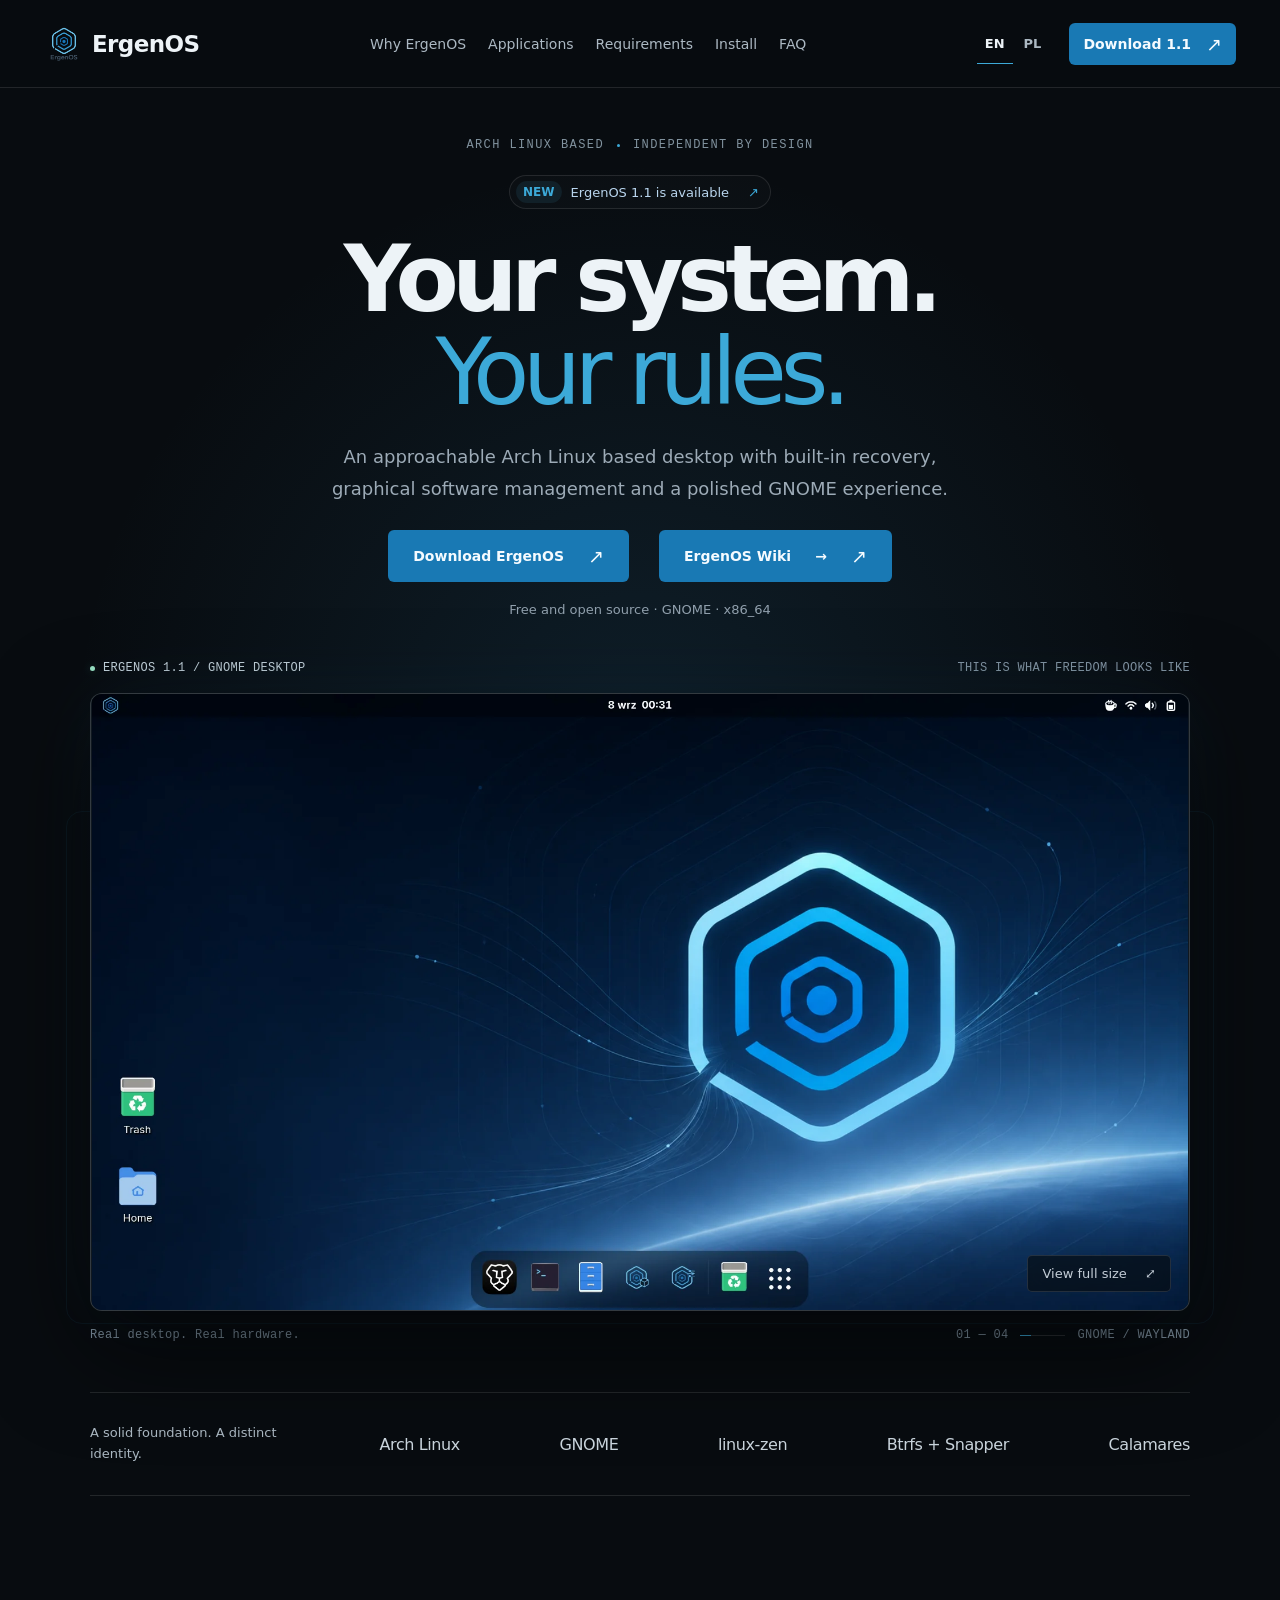
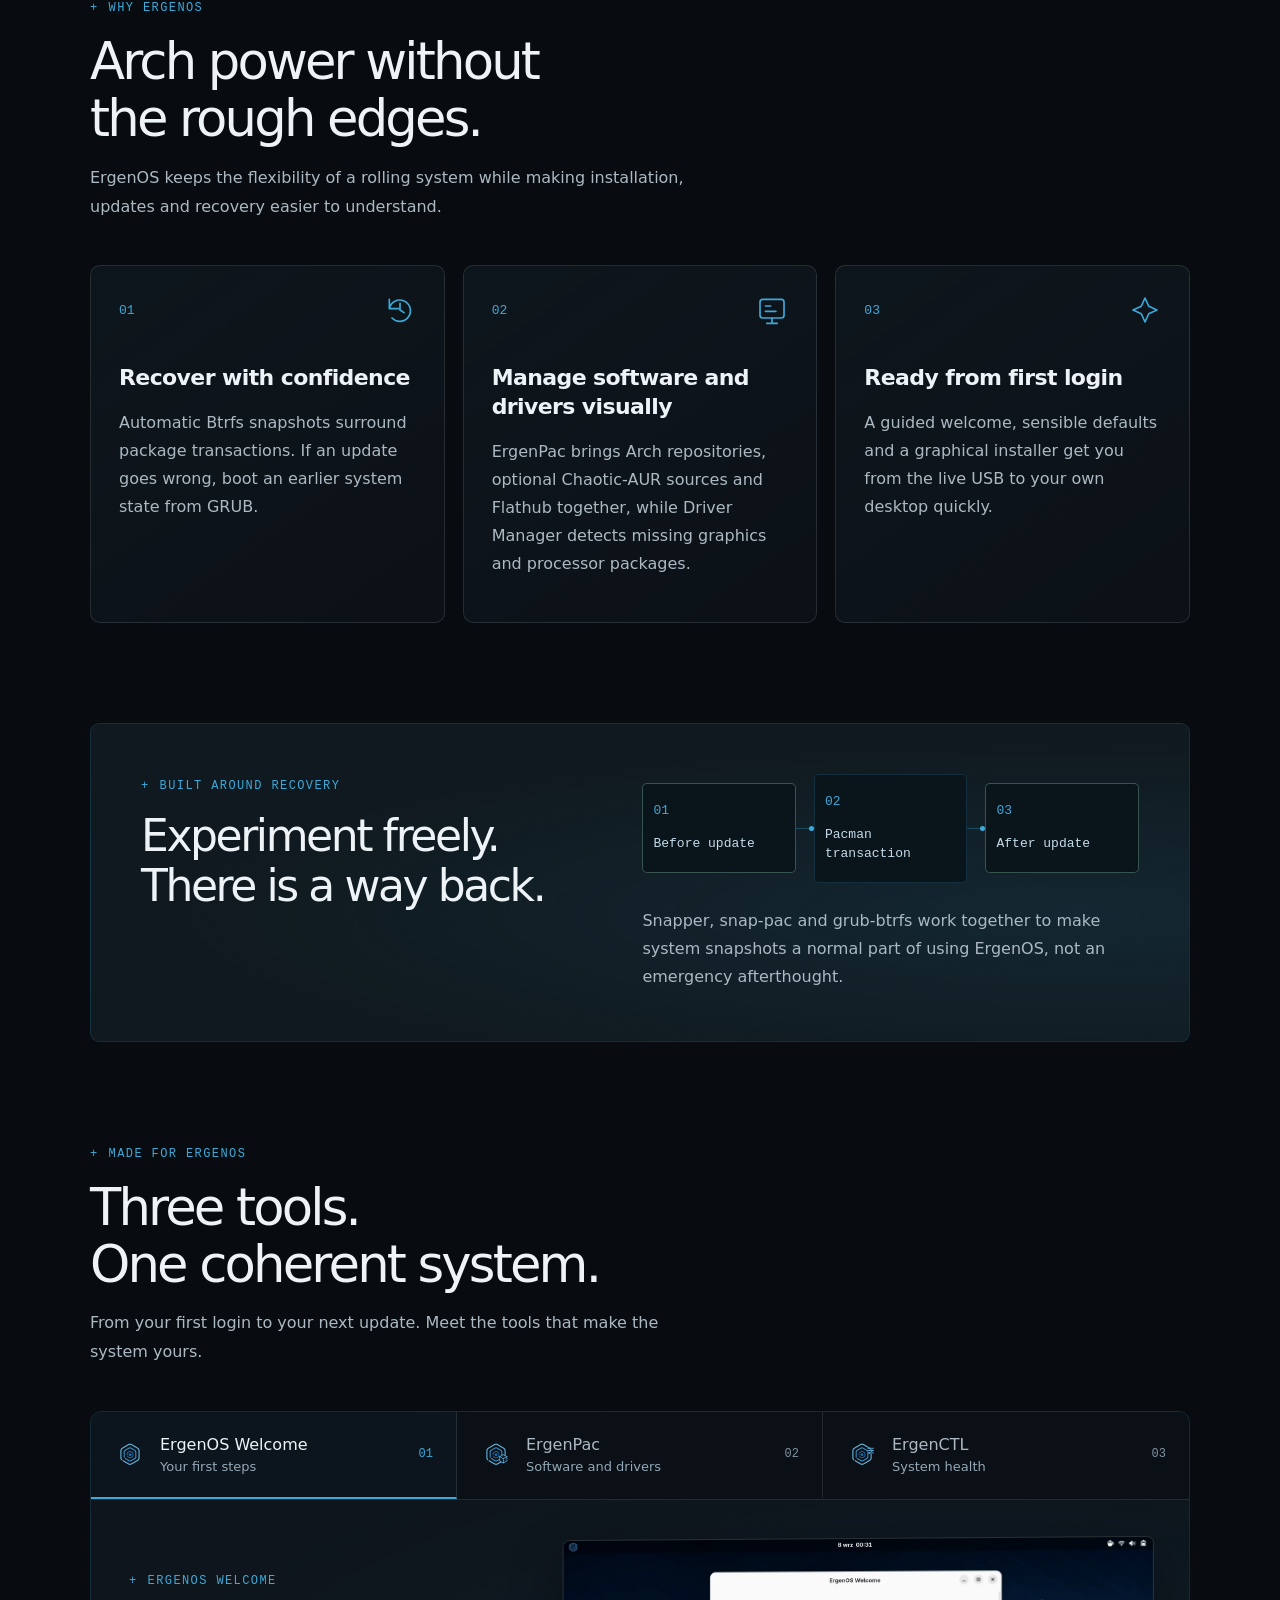
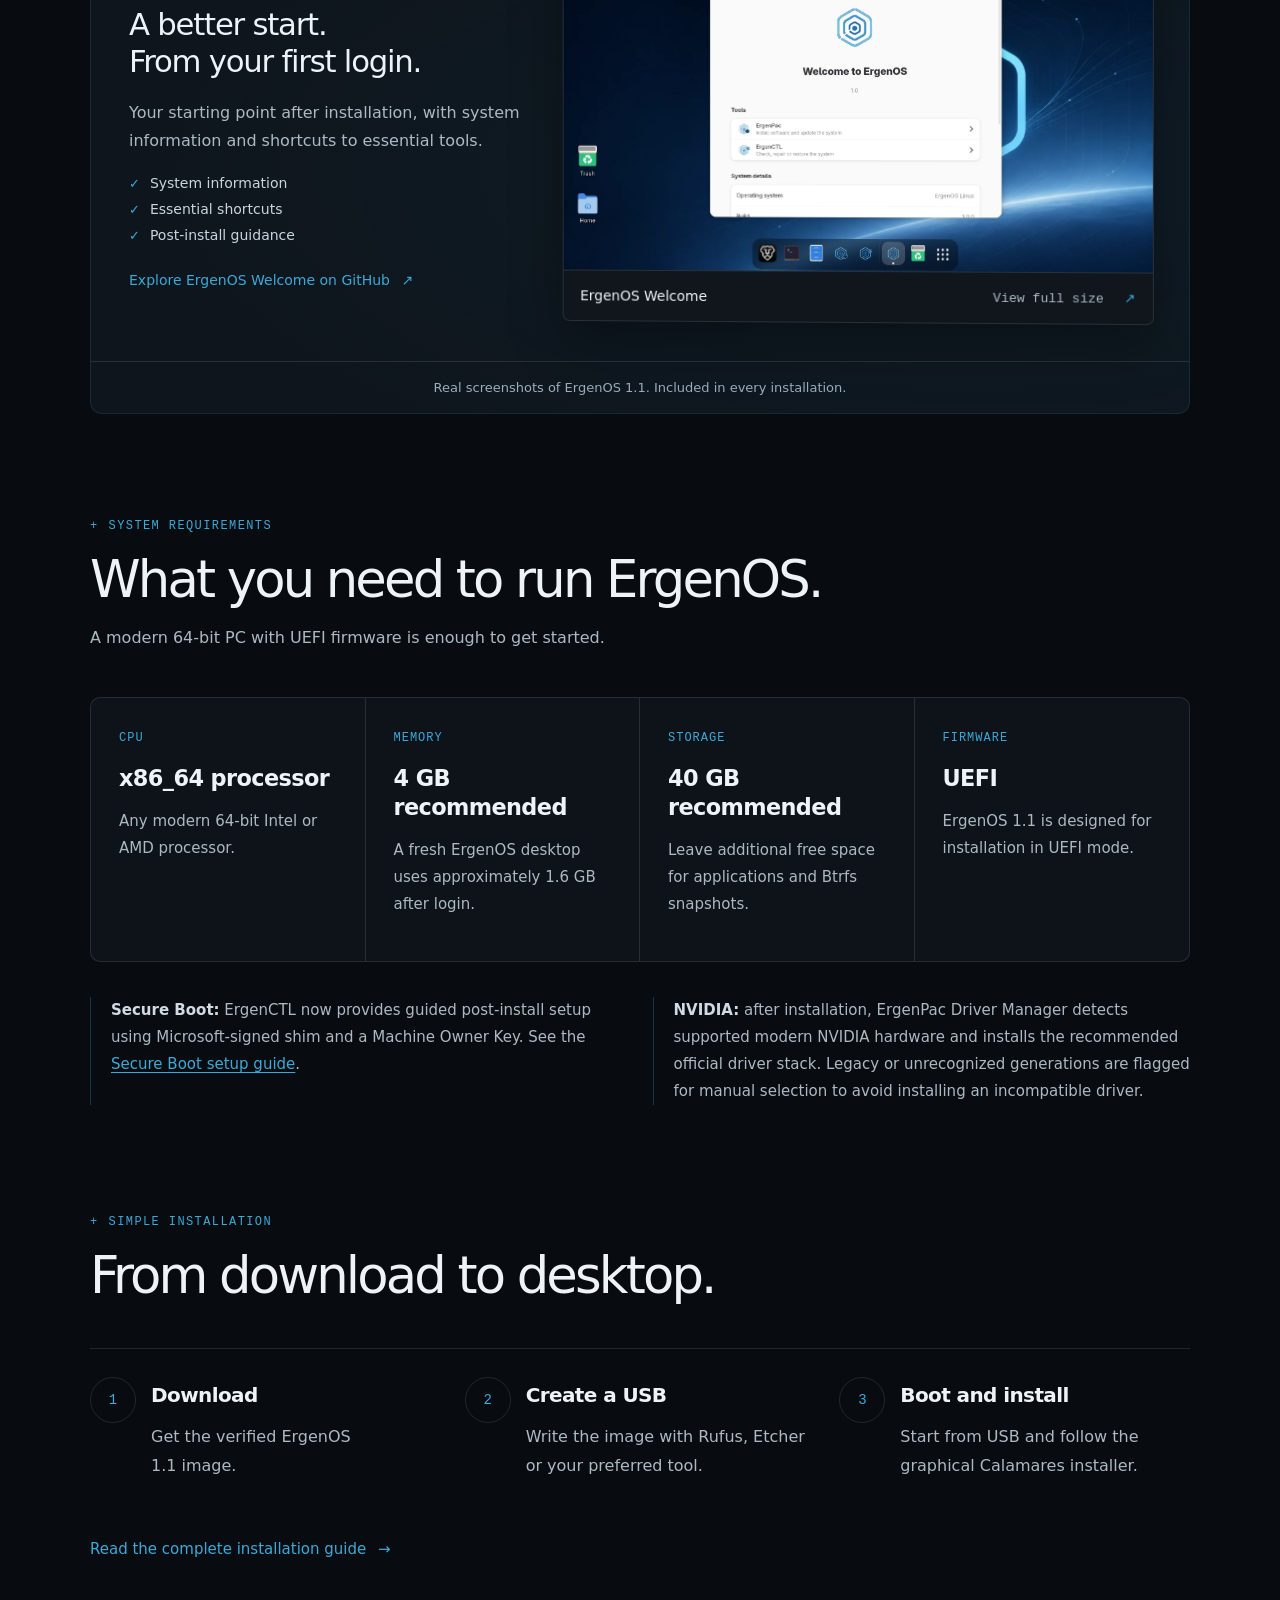
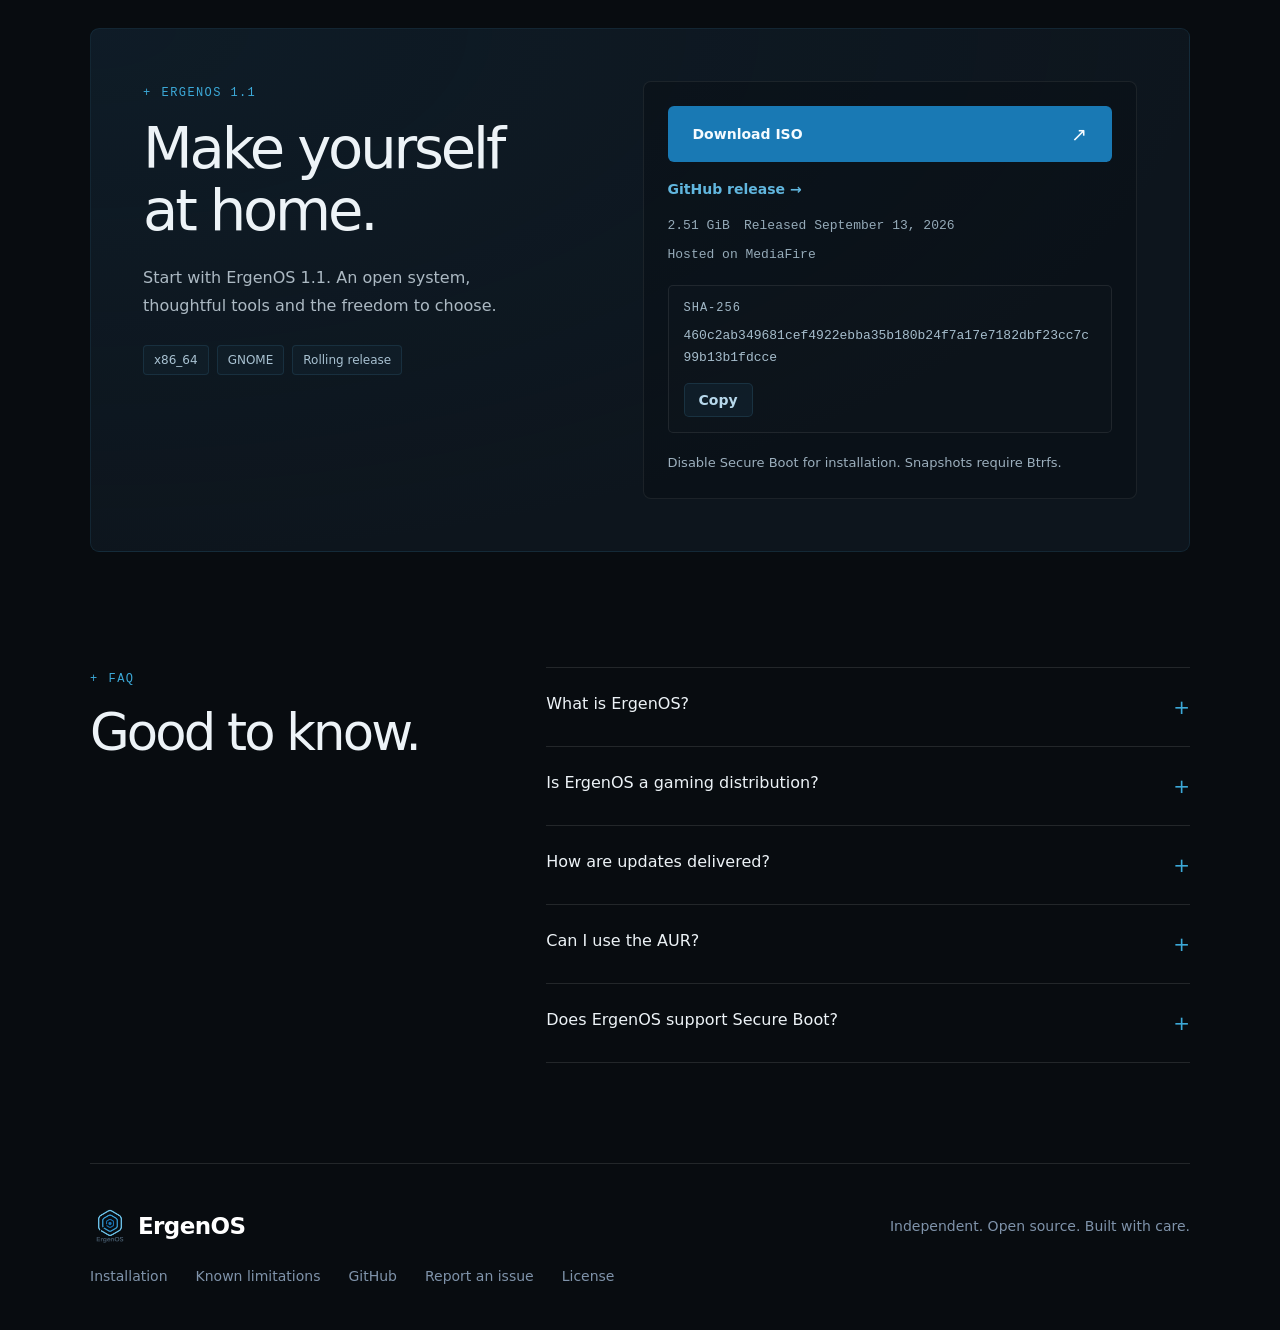
==== commit 08d87058: "Add Wiki links and homepage buttons" ====
--- a/index.html
+++ b/index.html
@@ -66,7 +66,7 @@
         <a class="release-pill" href="https://github.com/ErgenosSW/ErgenOS-Linux/releases/tag/v1.1.0"><span>New</span> ErgenOS 1.1 is available</a>
         <h1>Your system.<br><em>Your rules.</em></h1>
         <p class="lead">An approachable Arch Linux based desktop with built-in recovery, graphical software management and a polished GNOME experience.</p>
-        <div class="hero-actions"><a class="button" href="#download">Download ErgenOS</a><a class="text-link" href="#features">Explore the system <span>→</span></a></div>
+        <div class="hero-actions"><a class="button" href="#download">Download ErgenOS</a><a class="button" href="https://ergenossw.github.io/ErgenOS-Wiki/">ErgenOS Wiki <span aria-hidden="true">→</span></a></div>
         <p class="fine-print">Free and open source · GNOME · x86_64</p>
       </div>
       <div class="desktop-stage"><div class="stage-label"><span><i></i> ERGENOS 1.1 / GNOME DESKTOP</span><span>THIS IS WHAT FREEDOM LOOKS LIKE</span></div><a class="desktop-shot" href="assets/screenshots/ergenos-desktop.png" aria-label="Open a full-size screenshot of the ErgenOS desktop">
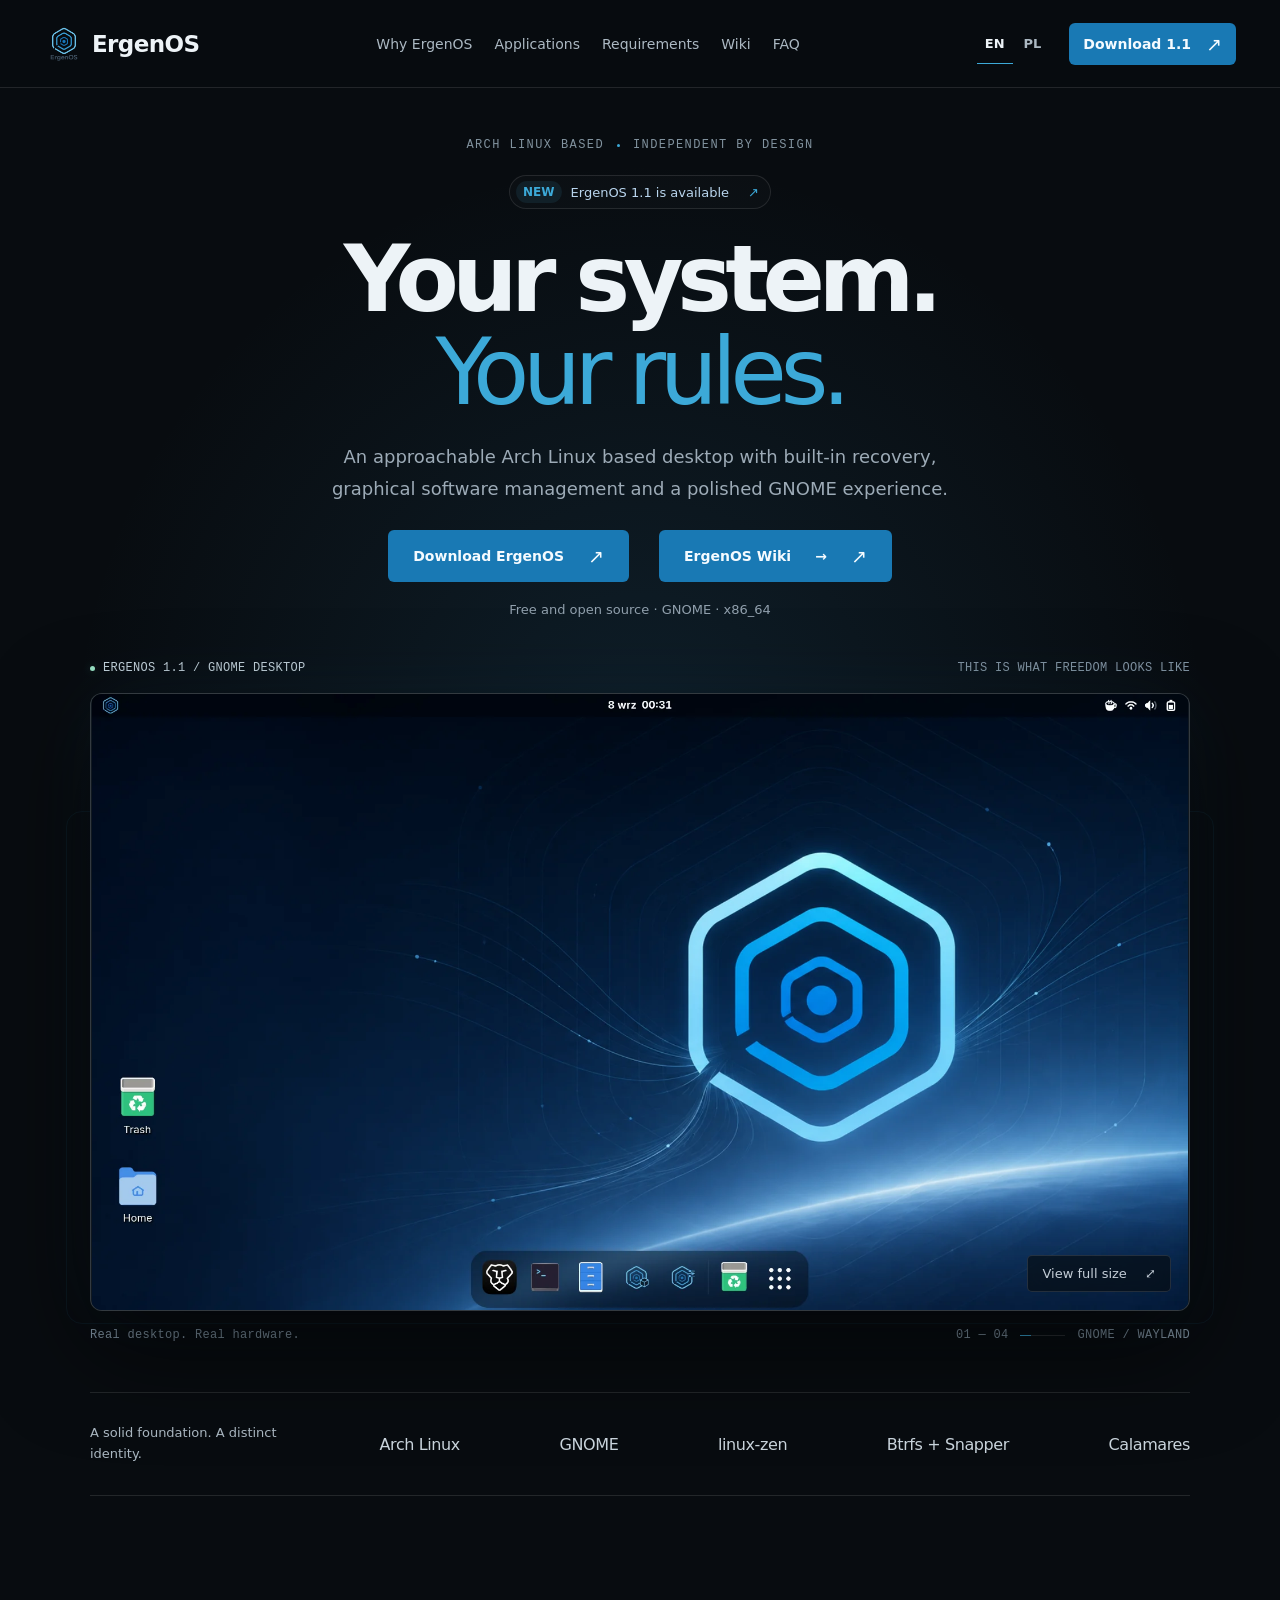
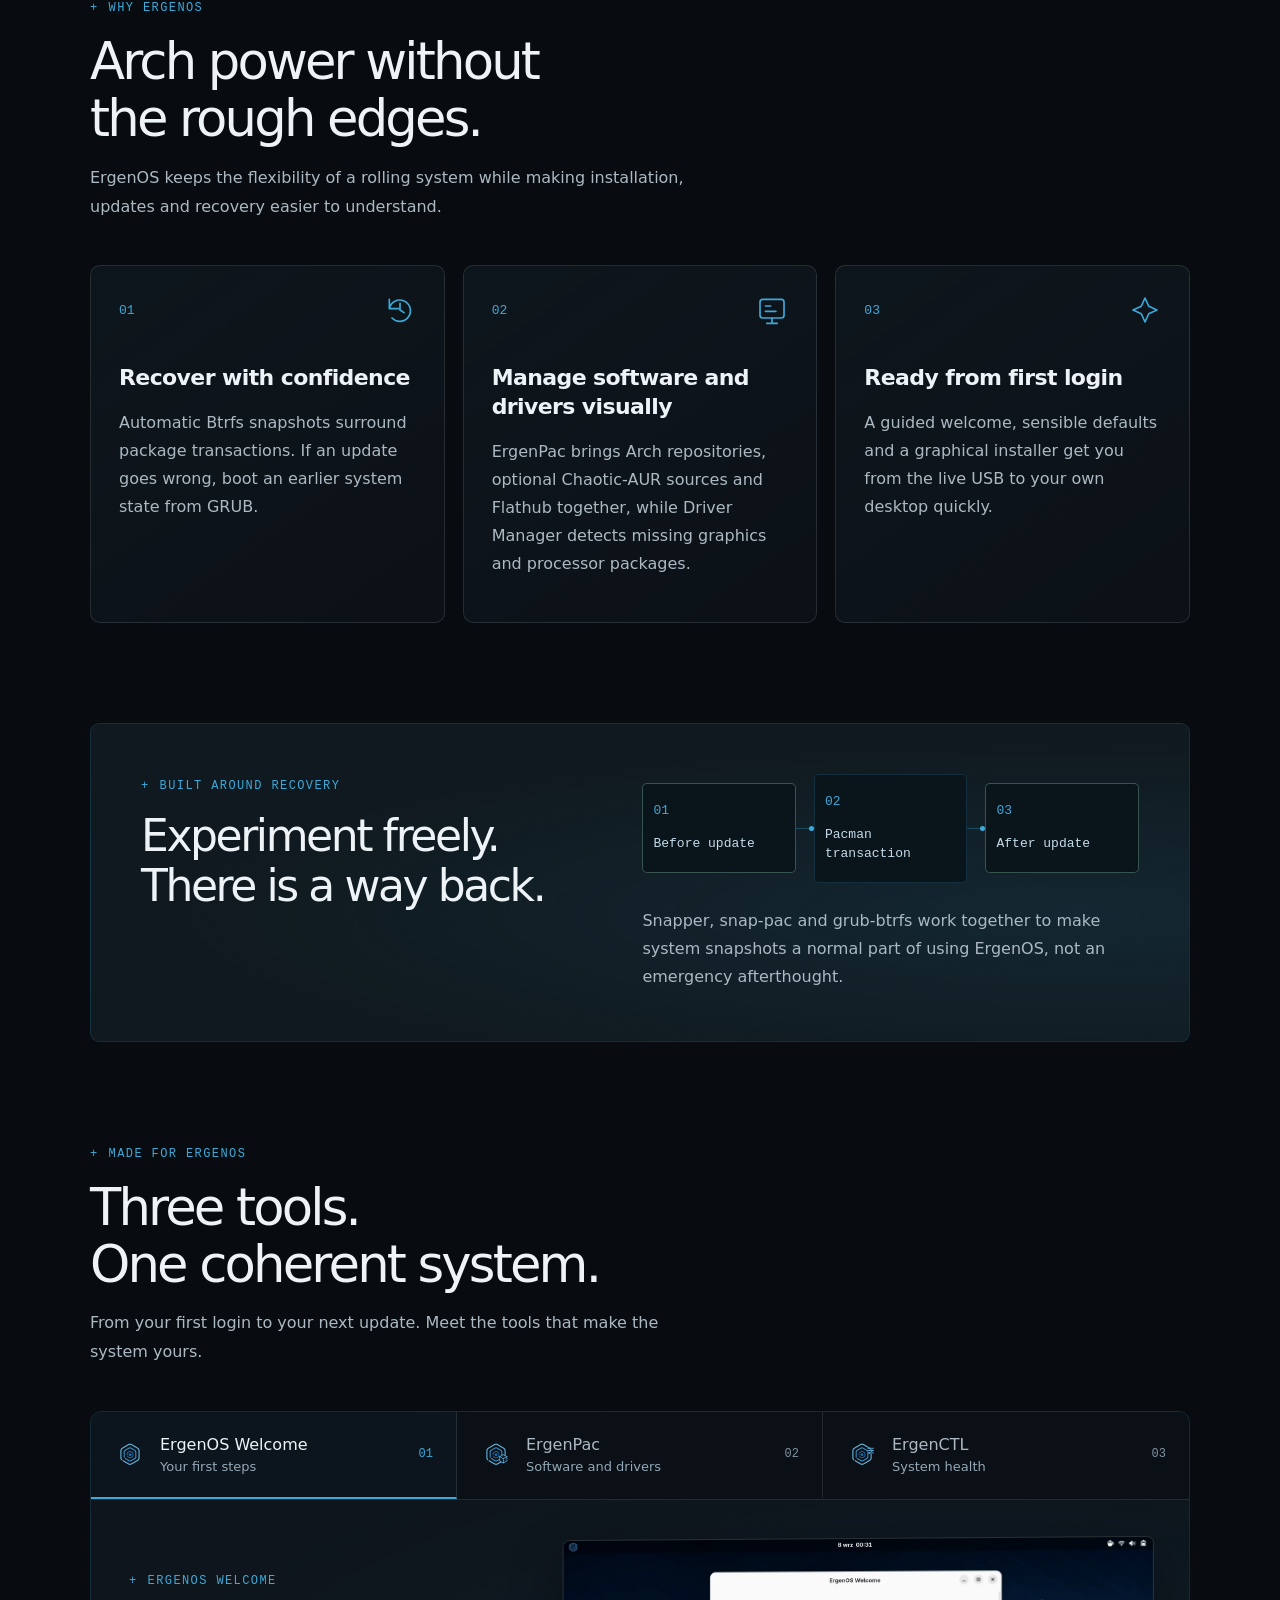
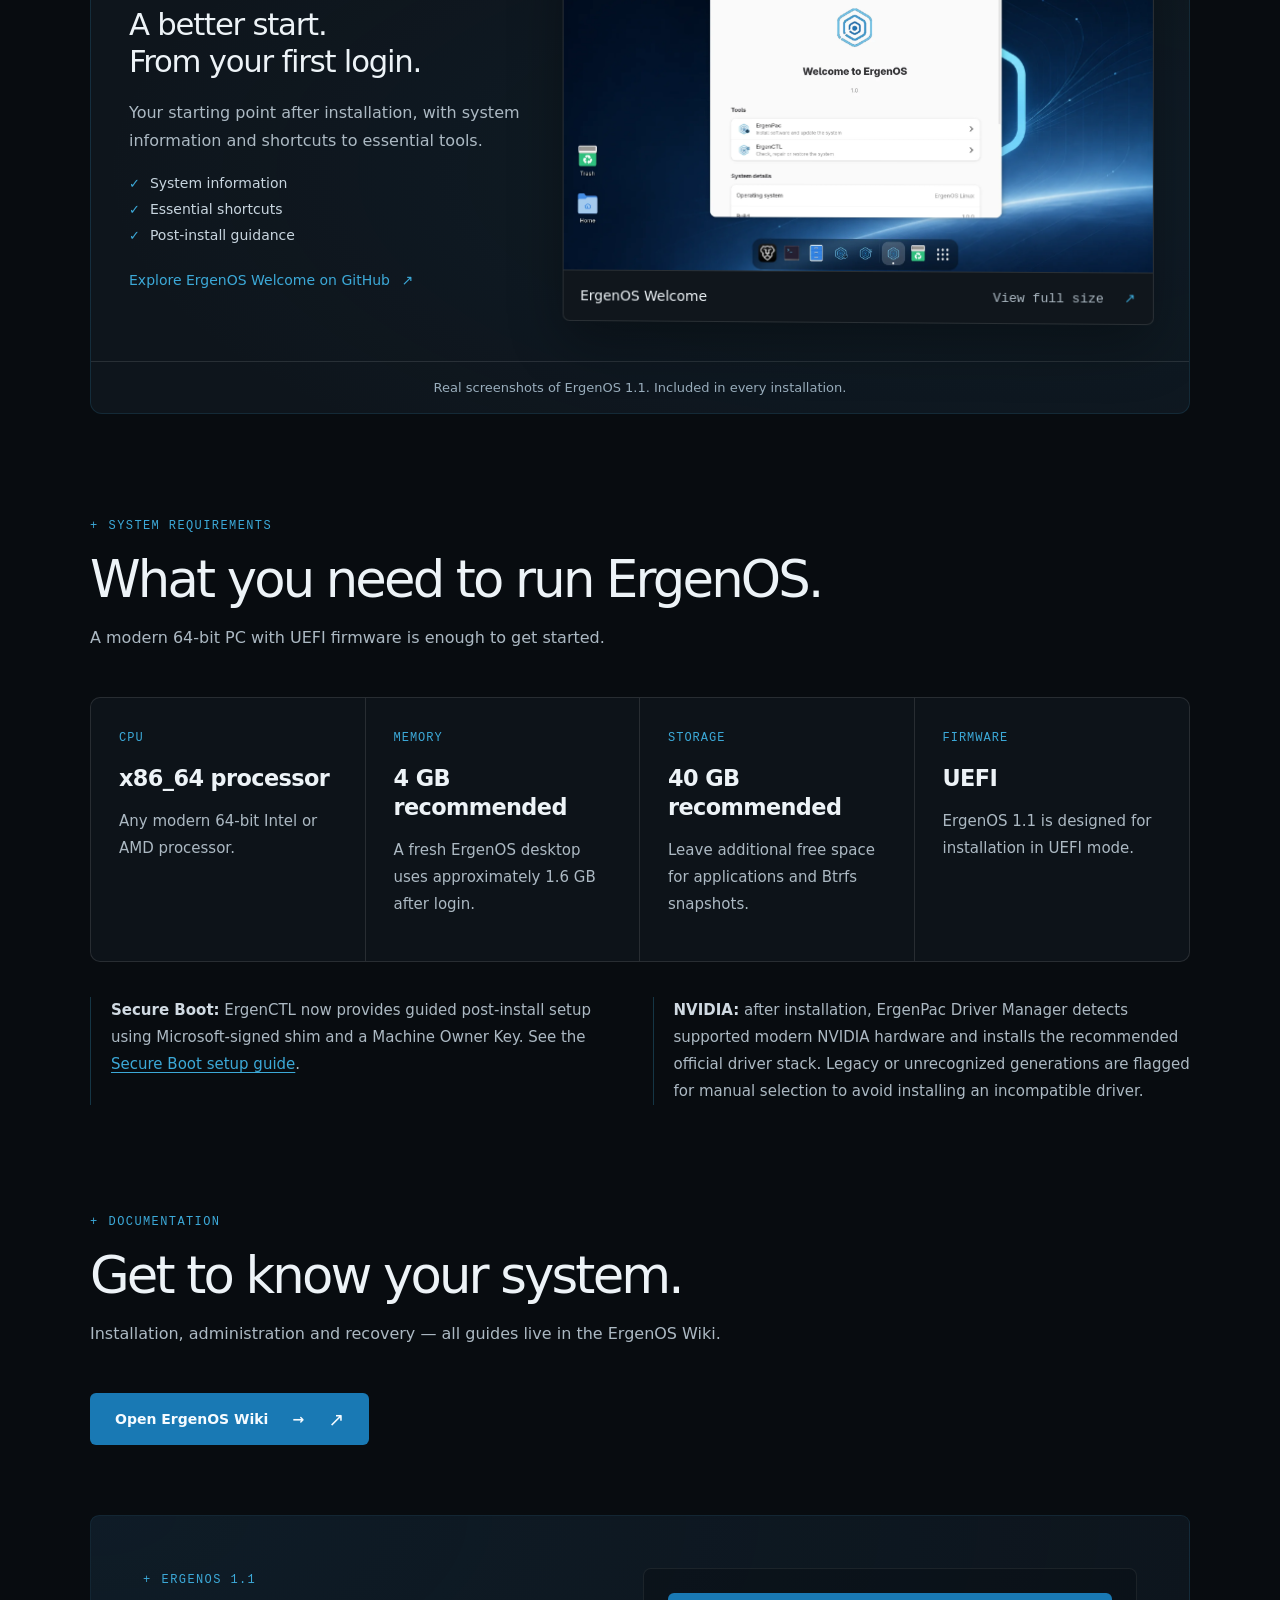
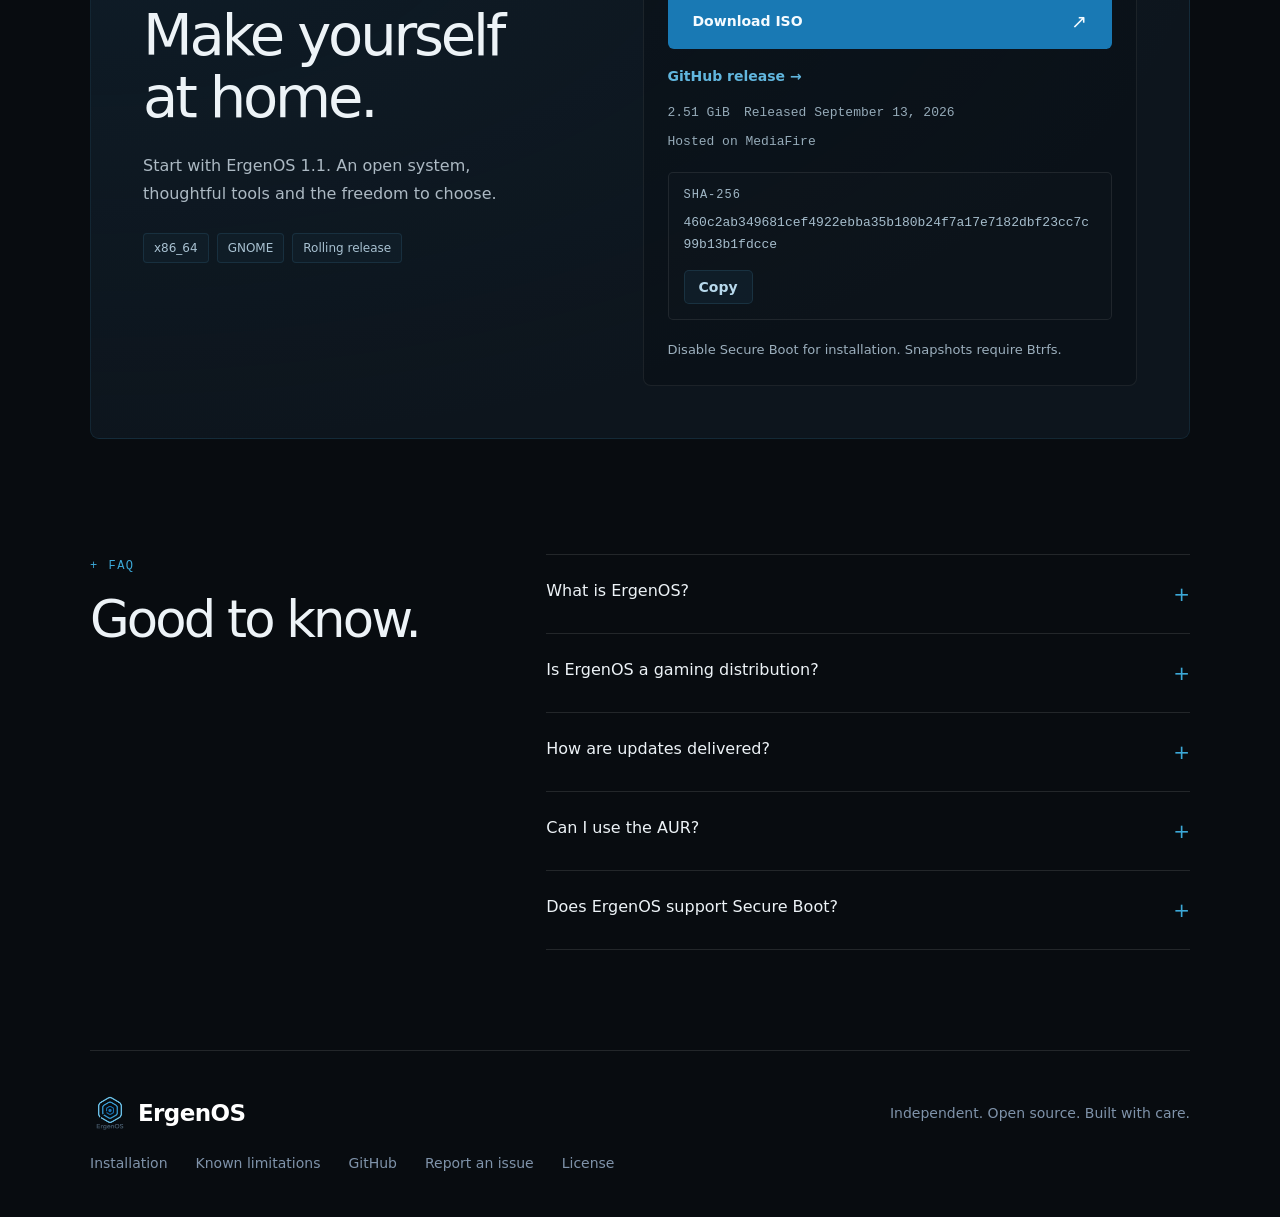
==== commit 2ca1e725: "Replace website guides with Wiki links and redirects" ====
--- a/index.html
+++ b/index.html
@@ -56,7 +56,7 @@
   <header class="nav-shell">
     <a class="brand" href="#top"><img src="assets/ergenos-logo.png" alt=""><span>ErgenOS</span></a>
     <button class="menu-toggle" type="button" aria-expanded="false" aria-controls="main-nav" aria-label="Open navigation"><span></span><span></span><span></span></button>
-    <nav id="main-nav" aria-label="Main navigation"><a href="#features">Why ErgenOS</a><a href="#apps">Applications</a><a href="#requirements">Requirements</a><a href="#install">Install</a><a href="#faq">FAQ</a></nav>
+    <nav id="main-nav" aria-label="Main navigation"><a href="#features">Why ErgenOS</a><a href="#apps">Applications</a><a href="#requirements">Requirements</a><a href="https://ergenossw.github.io/ErgenOS-Wiki/">Wiki</a><a href="#faq">FAQ</a></nav>
     <div class="header-actions"><div class="language-switcher" aria-label="Language"><span aria-current="page">EN</span><a href="pl/" lang="pl" hreflang="pl" aria-label="Polski">PL</a></div><a class="button small" href="#download">Download 1.1</a></div>
   </header>
 
@@ -121,19 +121,14 @@
         <article><span>Firmware</span><h3>UEFI</h3><p>ErgenOS 1.1 is designed for installation in UEFI mode.</p></article>
       </div>
       <div class="hardware-notes">
-        <p><strong>Secure Boot:</strong> ErgenCTL now provides guided post-install setup using Microsoft-signed shim and a Machine Owner Key. See the <a href="secure-boot.html">Secure Boot setup guide</a>.</p>
+        <p><strong>Secure Boot:</strong> ErgenCTL now provides guided post-install setup using Microsoft-signed shim and a Machine Owner Key. See the <a href="https://ergenossw.github.io/ErgenOS-Wiki/security/secure-boot.html">Secure Boot setup guide</a>.</p>
         <p><strong>NVIDIA:</strong> after installation, ErgenPac Driver Manager detects supported modern NVIDIA hardware and installs the recommended official driver stack. Legacy or unrecognized generations are flagged for manual selection to avoid installing an incompatible driver.</p>
       </div>
     </section>
 
     <section class="section install-section" id="install">
-      <div class="section-heading"><span class="eyebrow">Simple installation</span><h2>From download to desktop.</h2></div>
-      <ol class="steps">
-        <li><span>1</span><div><h3>Download</h3><p>Get the verified ErgenOS 1.1 image.</p></div></li>
-        <li><span>2</span><div><h3>Create a USB</h3><p>Write the image with Rufus, Etcher or your preferred tool.</p></div></li>
-        <li><span>3</span><div><h3>Boot and install</h3><p>Start from USB and follow the graphical Calamares installer.</p></div></li>
-      </ol>
-      <a class="text-link guide-link" href="installation.html">Read the complete installation guide <span>→</span></a>
+      <div class="section-heading"><span class="eyebrow">Documentation</span><h2>Get to know your system.</h2><p>Installation, administration and recovery — all guides live in the ErgenOS Wiki.</p></div>
+      <a class="button" href="https://ergenossw.github.io/ErgenOS-Wiki/">Open ErgenOS Wiki <span aria-hidden="true">→</span></a>
     </section>
 
     <section class="download" id="download">
@@ -148,12 +143,12 @@
         <details><summary>Is ErgenOS a gaming distribution?</summary><p>Not yet. Gaming-oriented features are part of the long-term direction, but ErgenOS 1.1 is a general-purpose desktop system.</p></details>
         <details><summary>How are updates delivered?</summary><p>Arch packages come from the standard Arch repositories. ErgenOS applications are distributed through the signed ErgenOS repository and handled by Pacman or ErgenPac.</p></details>
         <details><summary>Can I use the AUR?</summary><p>Yes. During installation you can stay with official repositories or configure yay, paru or Chaotic-AUR.</p></details>
-        <details><summary>Does ErgenOS support Secure Boot?</summary><p>Experimental post-install support is available through ErgenCTL and the signed ErgenOS repository. The current ISO must be installed with Secure Boot disabled; follow the <a href="secure-boot.html">Secure Boot setup guide</a> after installation.</p></details>
+        <details><summary>Does ErgenOS support Secure Boot?</summary><p>Experimental post-install support is available through ErgenCTL and the signed ErgenOS repository. The current ISO must be installed with Secure Boot disabled; follow the <a href="https://ergenossw.github.io/ErgenOS-Wiki/security/secure-boot.html">Secure Boot setup guide</a> after installation.</p></details>
       </div>
     </section>
   </main>
 
-  <footer><a class="brand" href="#top"><img src="assets/ergenos-logo.png" alt=""><span>ErgenOS</span></a><p>Independent. Open source. Built with care.</p><div><a href="installation.html">Installation</a><a href="known-limitations.html">Known limitations</a><a href="https://github.com/ErgenosSW">GitHub</a><a href="https://github.com/ErgenosSW/ErgenOS-Linux/issues">Report an issue</a><a href="https://github.com/ErgenosSW/ErgenOS-Linux/blob/main/LICENSE">License</a></div></footer>
+  <footer><a class="brand" href="#top"><img src="assets/ergenos-logo.png" alt=""><span>ErgenOS</span></a><p>Independent. Open source. Built with care.</p><div><a href="https://ergenossw.github.io/ErgenOS-Wiki/getting-started/installation.html">Installation</a><a href="https://ergenossw.github.io/ErgenOS-Wiki/getting-started/known-limitations.html">Known limitations</a><a href="https://github.com/ErgenosSW">GitHub</a><a href="https://github.com/ErgenosSW/ErgenOS-Linux/issues">Report an issue</a><a href="https://github.com/ErgenosSW/ErgenOS-Linux/blob/main/LICENSE">License</a></div></footer>
   <script src="script.js?v=0e3d0809cc0f"></script>
 </body>
 </html>
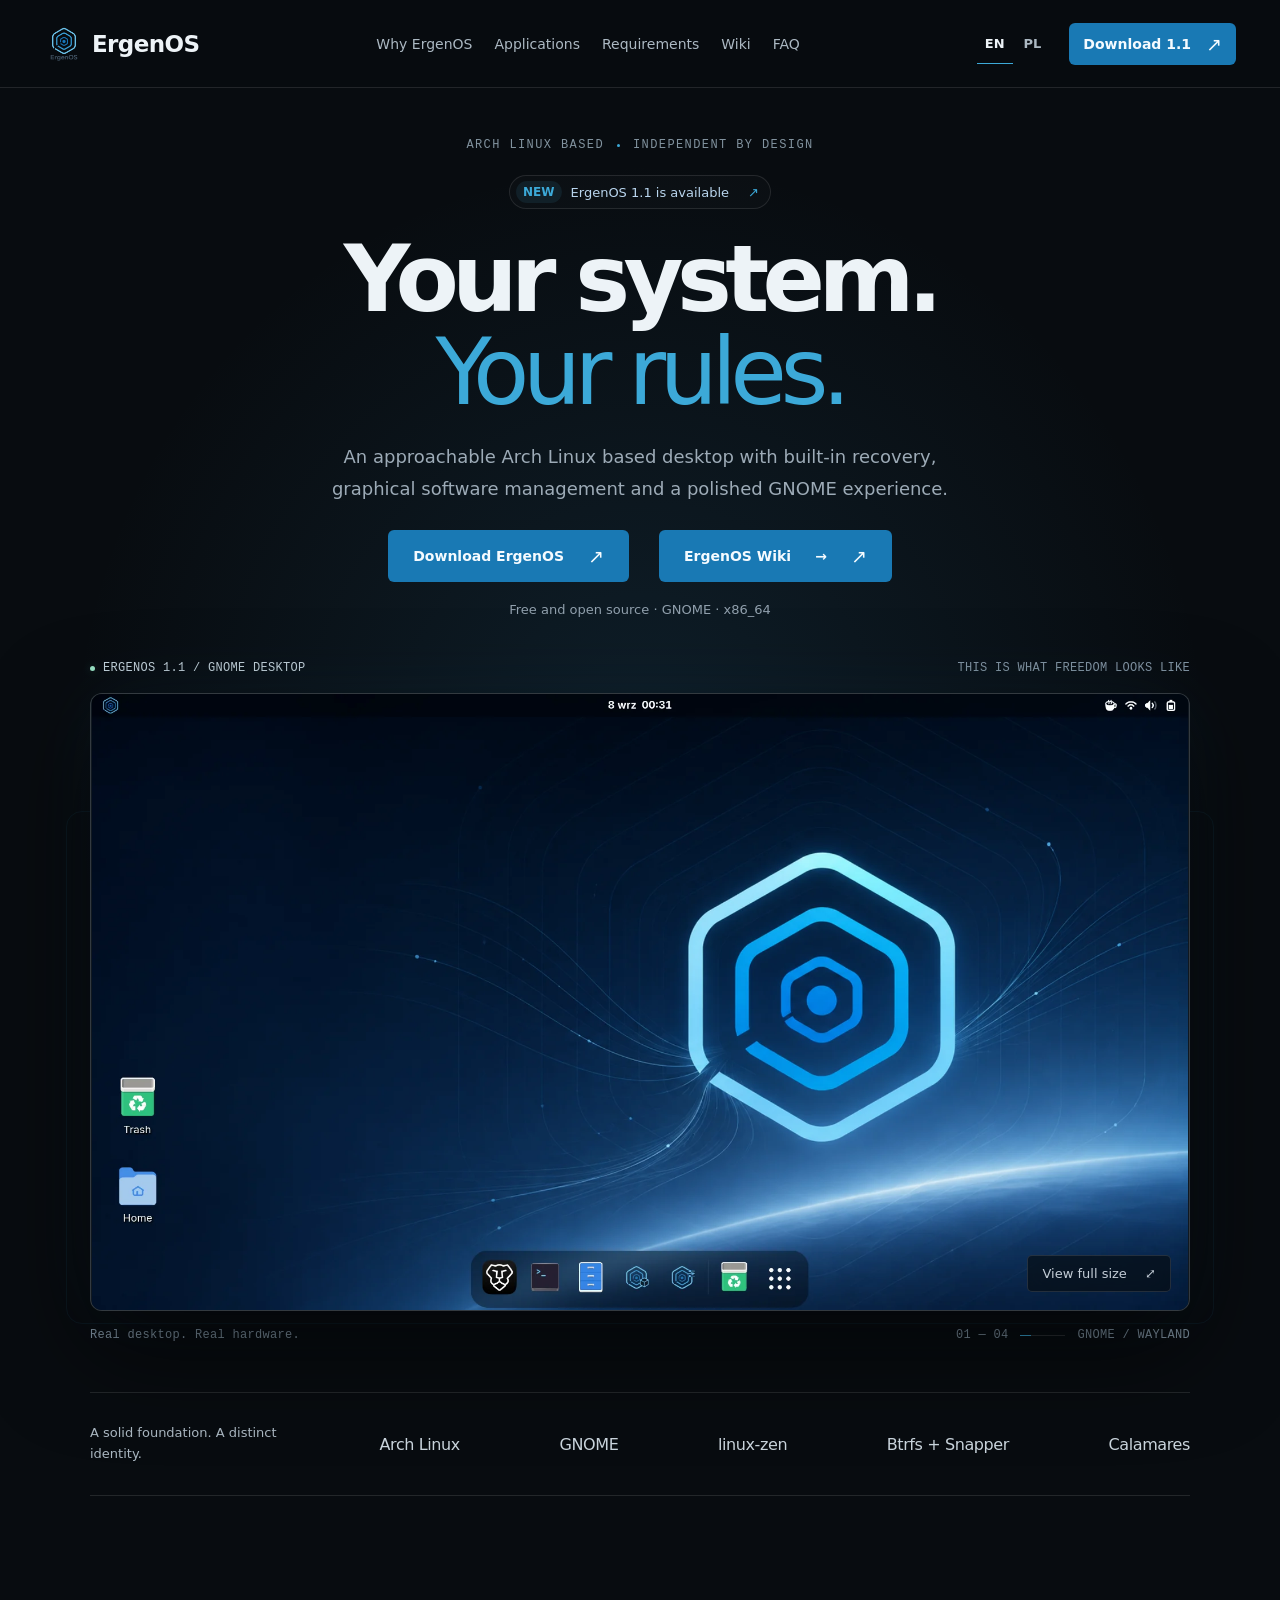
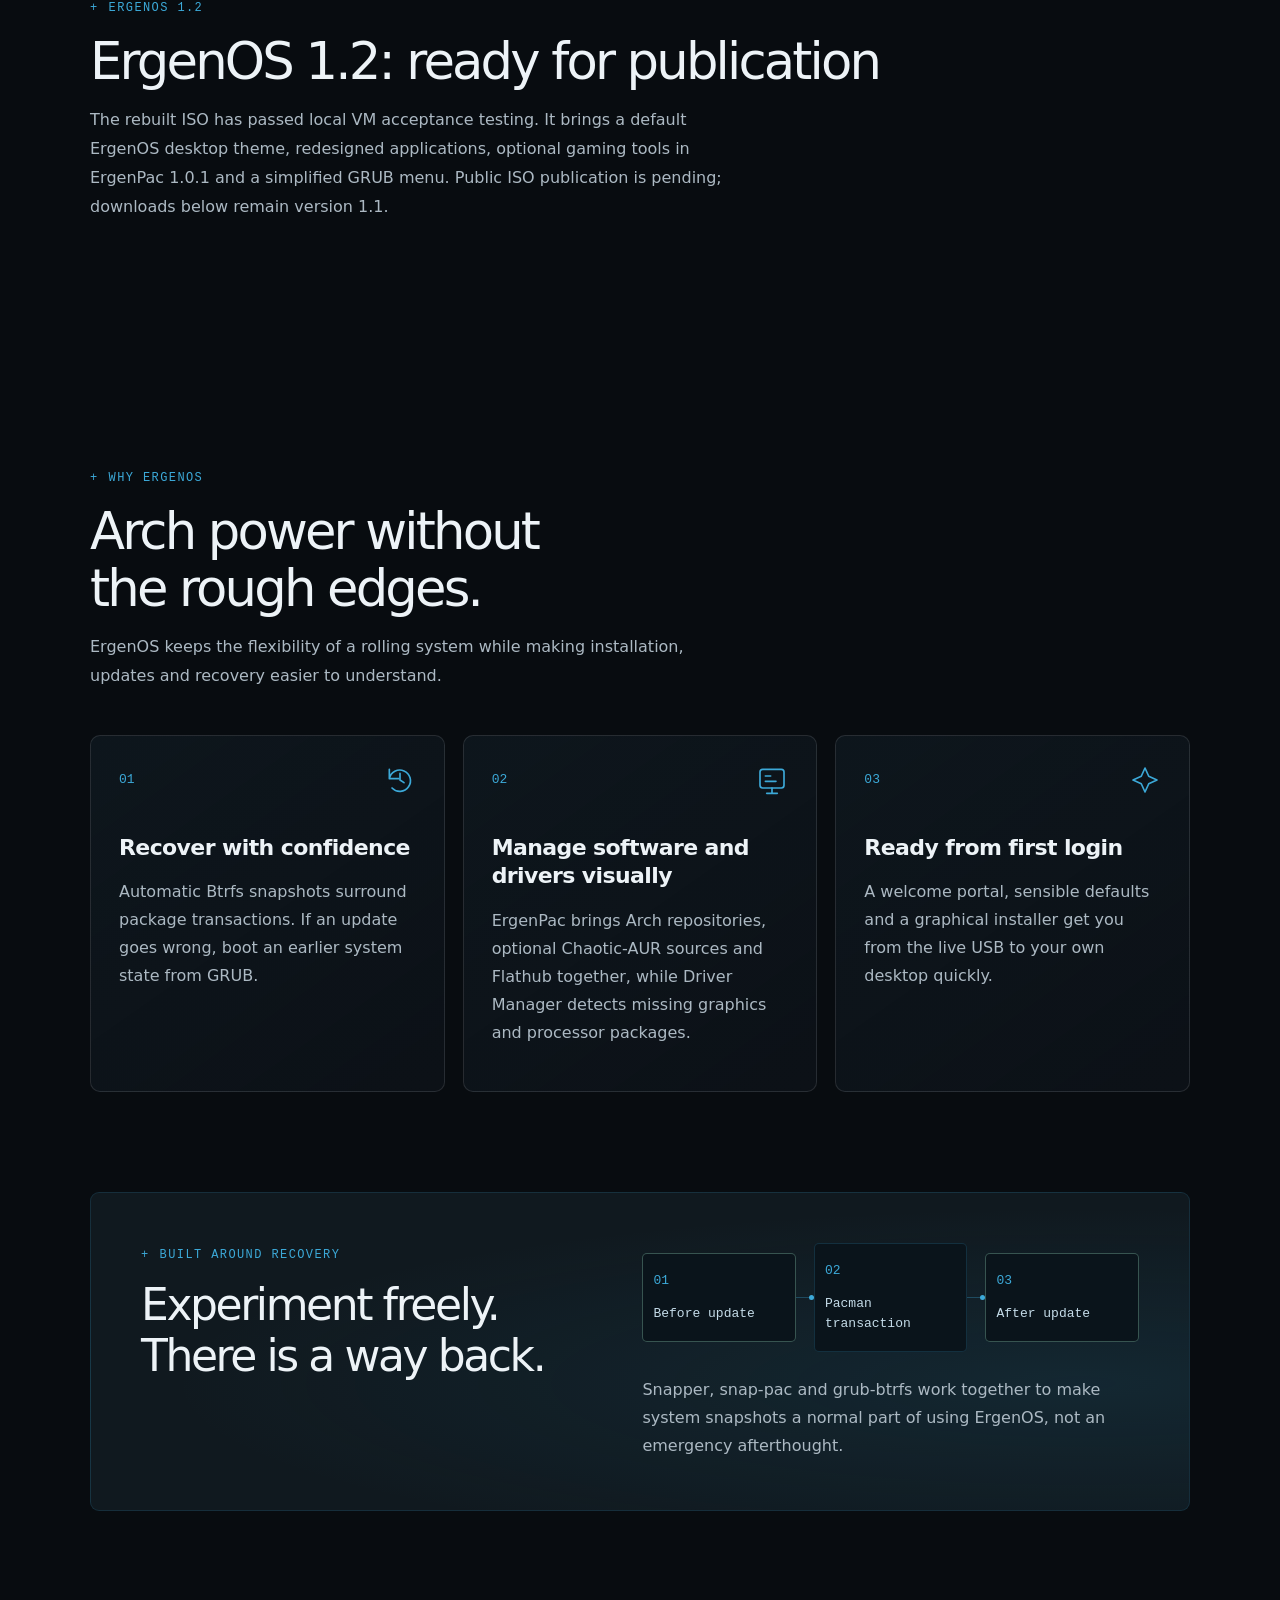
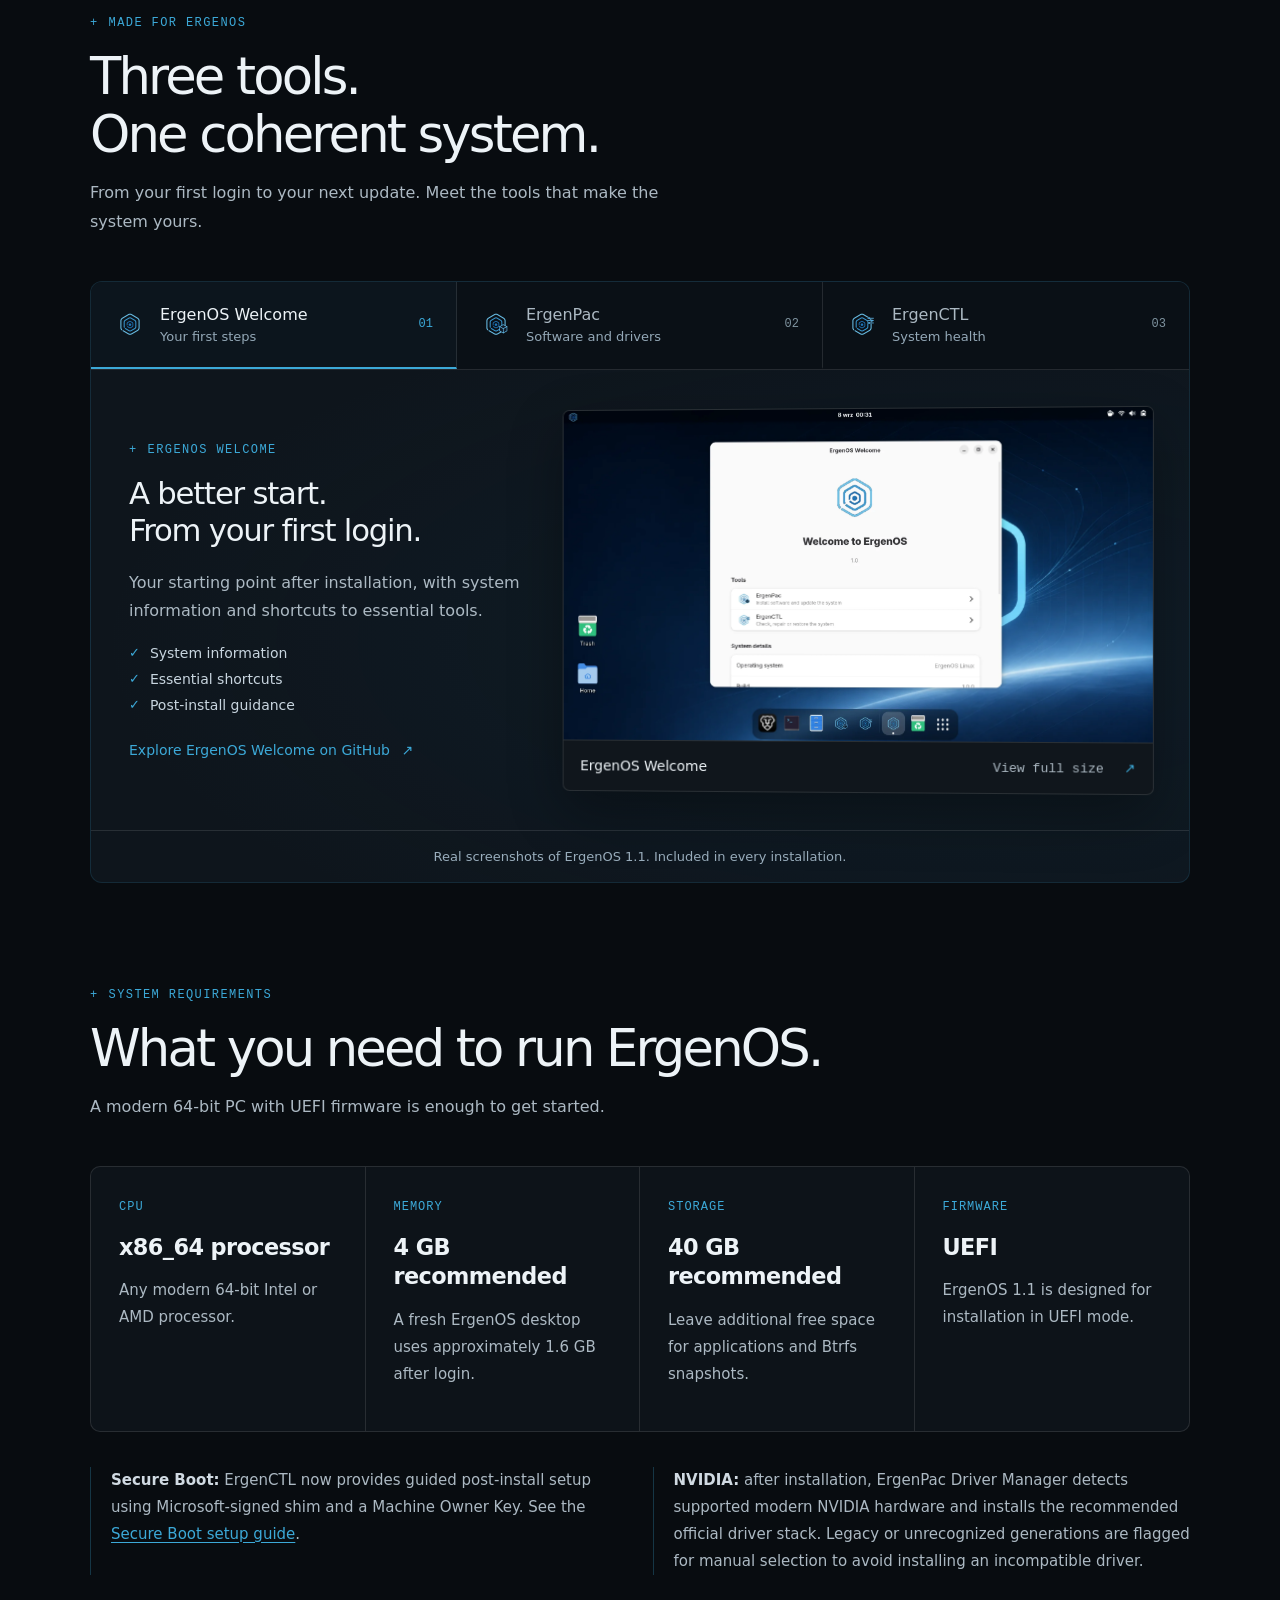
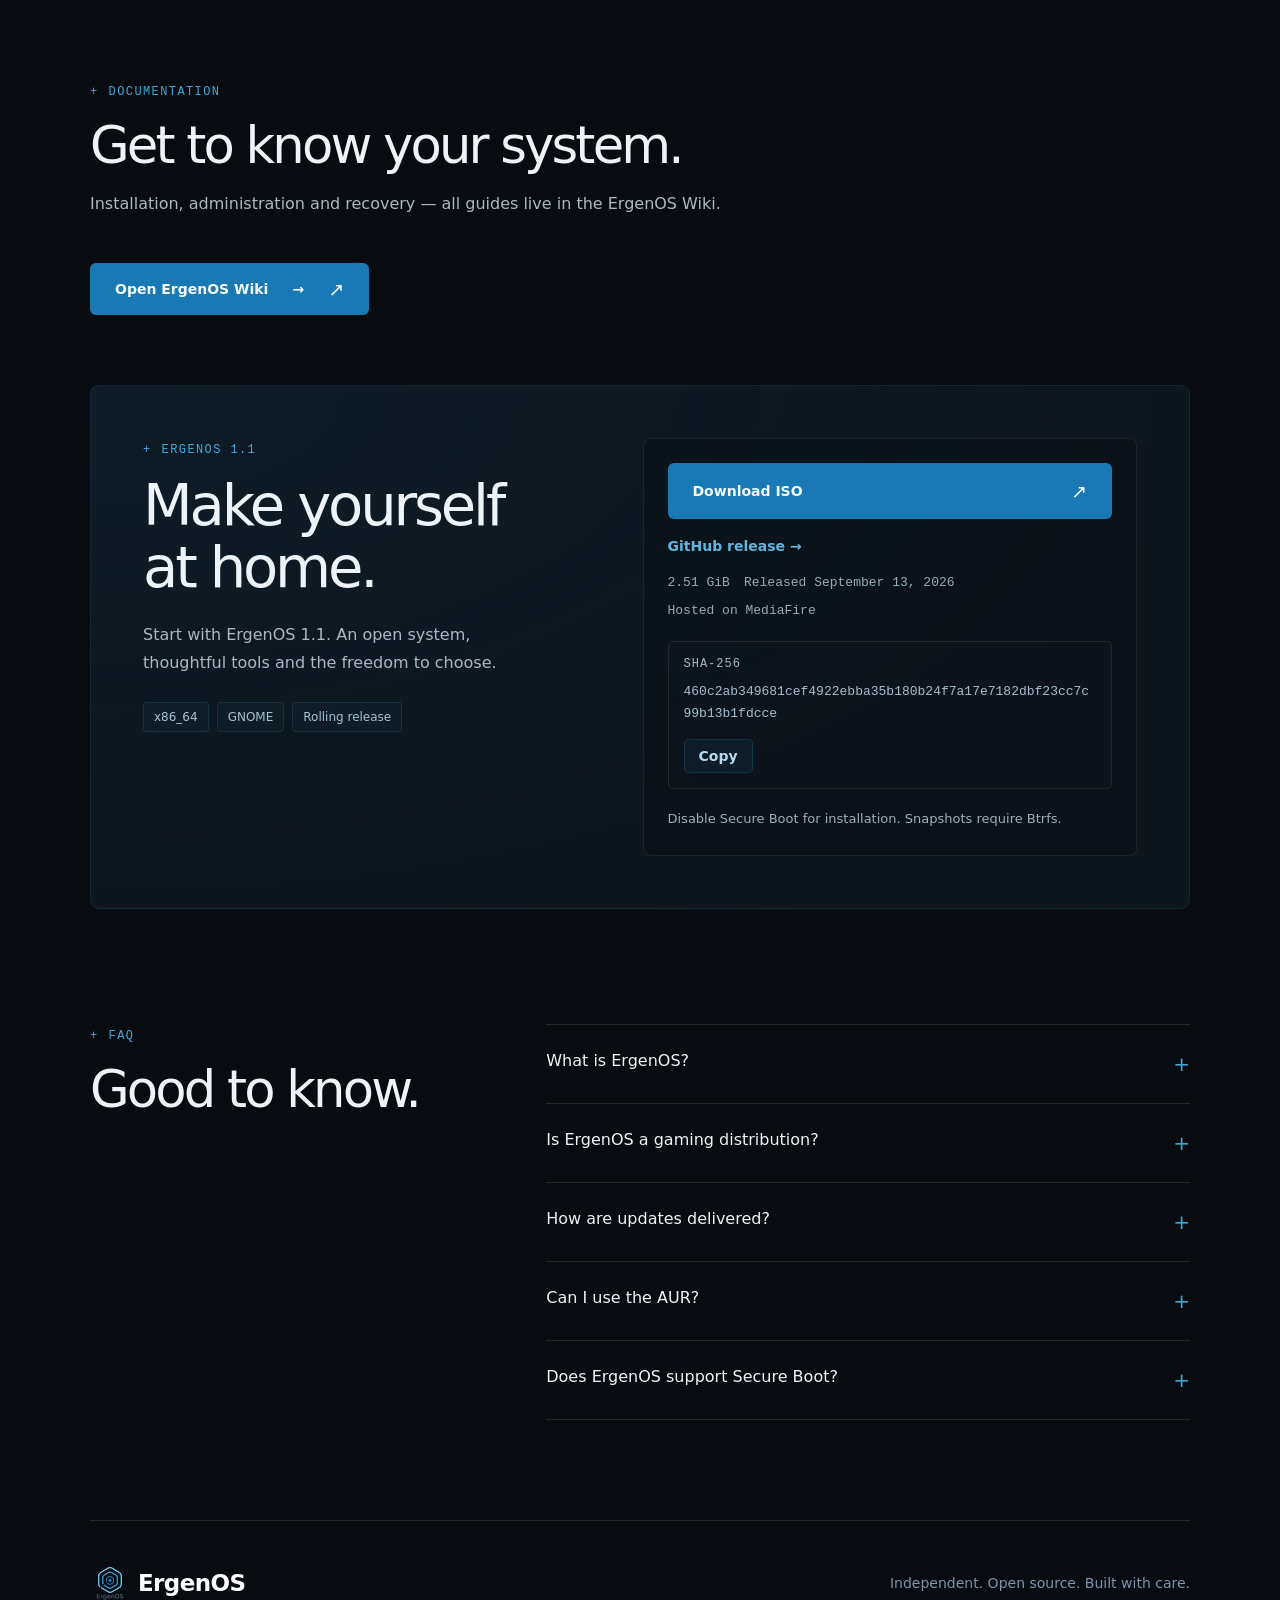
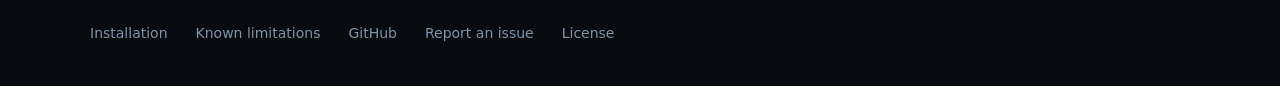
==== commit b8667548: "Describe ErgenOS 1.2 ahead of ISO publication" ====
--- a/index.html
+++ b/index.html
@@ -75,12 +75,14 @@
       </a><div class="stage-footer"><span>Real desktop. Real hardware.</span><span>01 — 04 <span class="stage-line"></span> GNOME / WAYLAND</span></div></div>
     </section><div class="platform-strip"><span>A solid foundation. A distinct identity.</span><b>Arch Linux</b><b>GNOME</b><b>linux-zen</b><b>Btrfs + Snapper</b><b>Calamares</b></div>
 
+    <section class="section" id="release-1-2"><div class="section-heading"><span class="eyebrow">ErgenOS 1.2</span><h2>ErgenOS 1.2: ready for publication</h2><p>The rebuilt ISO has passed local VM acceptance testing. It brings a default ErgenOS desktop theme, redesigned applications, optional gaming tools in ErgenPac 1.0.1 and a simplified GRUB menu. Public ISO publication is pending; downloads below remain version 1.1.</p></div></section>
+
     <section class="section" id="features">
       <div class="section-heading"><span class="eyebrow">Why ErgenOS</span><h2>Arch power without the rough edges.</h2><p>ErgenOS keeps the flexibility of a rolling system while making installation, updates and recovery easier to understand.</p></div>
       <div class="feature-grid">
         <article><div class="feature-top"><span class="feature-number">01</span><svg viewBox="0 0 24 24" fill="none" stroke="currentColor" stroke-width="1.25" stroke-linecap="round" stroke-linejoin="round" aria-hidden="true"><path d="M4 11a8 8 0 1 1 2 7M4 4v7h7"/><path d="M12 7v5l3 2"/></svg></div><h3>Recover with confidence</h3><p>Automatic Btrfs snapshots surround package transactions. If an update goes wrong, boot an earlier system state from GRUB.</p></article>
         <article><div class="feature-top"><span class="feature-number">02</span><svg viewBox="0 0 24 24" fill="none" stroke="currentColor" stroke-width="1.25" stroke-linecap="round" stroke-linejoin="round" aria-hidden="true"><rect x="3" y="4" width="18" height="14" rx="2"/><path d="M8 22h8m-4-4v4M7 9h4m-4 4h8"/></svg></div><h3>Manage software and drivers visually</h3><p>ErgenPac brings Arch repositories, optional Chaotic-AUR sources and Flathub together, while Driver Manager detects missing graphics and processor packages.</p></article>
-        <article><div class="feature-top"><span class="feature-number">03</span><svg viewBox="0 0 24 24" fill="none" stroke="currentColor" stroke-width="1.25" stroke-linecap="round" stroke-linejoin="round" aria-hidden="true"><path d="m12 3 2.8 6.2L21 12l-6.2 2.8L12 21l-2.8-6.2L3 12l6.2-2.8Z"/></svg></div><h3>Ready from first login</h3><p>A guided welcome, sensible defaults and a graphical installer get you from the live USB to your own desktop quickly.</p></article>
+        <article><div class="feature-top"><span class="feature-number">03</span><svg viewBox="0 0 24 24" fill="none" stroke="currentColor" stroke-width="1.25" stroke-linecap="round" stroke-linejoin="round" aria-hidden="true"><path d="m12 3 2.8 6.2L21 12l-6.2 2.8L12 21l-2.8-6.2L3 12l6.2-2.8Z"/></svg></div><h3>Ready from first login</h3><p>A welcome portal, sensible defaults and a graphical installer get you from the live USB to your own desktop quickly.</p></article>
       </div>
     </section>
 
@@ -140,7 +142,7 @@
       <div class="section-heading"><span class="eyebrow">FAQ</span><h2>Good to know.</h2></div>
       <div class="faq-list">
         <details><summary>What is ErgenOS?</summary><p>ErgenOS is an independent Arch Linux based desktop distribution built around GNOME, graphical system tools and practical Btrfs recovery.</p></details>
-        <details><summary>Is ErgenOS a gaming distribution?</summary><p>Not yet. Gaming-oriented features are part of the long-term direction, but ErgenOS 1.1 is a general-purpose desktop system.</p></details>
+        <details><summary>Is ErgenOS a gaming distribution?</summary><p>ErgenOS 1.2 adds optional Steam, Lutris, Heroic, Faugus, GameMode, MangoHud, GOverlay and Gamescope installation through ErgenPac. Gaming Check and guided gaming setup are planned for 1.3. The currently linked public ISO is still 1.1.</p></details>
         <details><summary>How are updates delivered?</summary><p>Arch packages come from the standard Arch repositories. ErgenOS applications are distributed through the signed ErgenOS repository and handled by Pacman or ErgenPac.</p></details>
         <details><summary>Can I use the AUR?</summary><p>Yes. During installation you can stay with official repositories or configure yay, paru or Chaotic-AUR.</p></details>
         <details><summary>Does ErgenOS support Secure Boot?</summary><p>Experimental post-install support is available through ErgenCTL and the signed ErgenOS repository. The current ISO must be installed with Secure Boot disabled; follow the <a href="https://ergenossw.github.io/ErgenOS-Wiki/security/secure-boot.html">Secure Boot setup guide</a> after installation.</p></details>
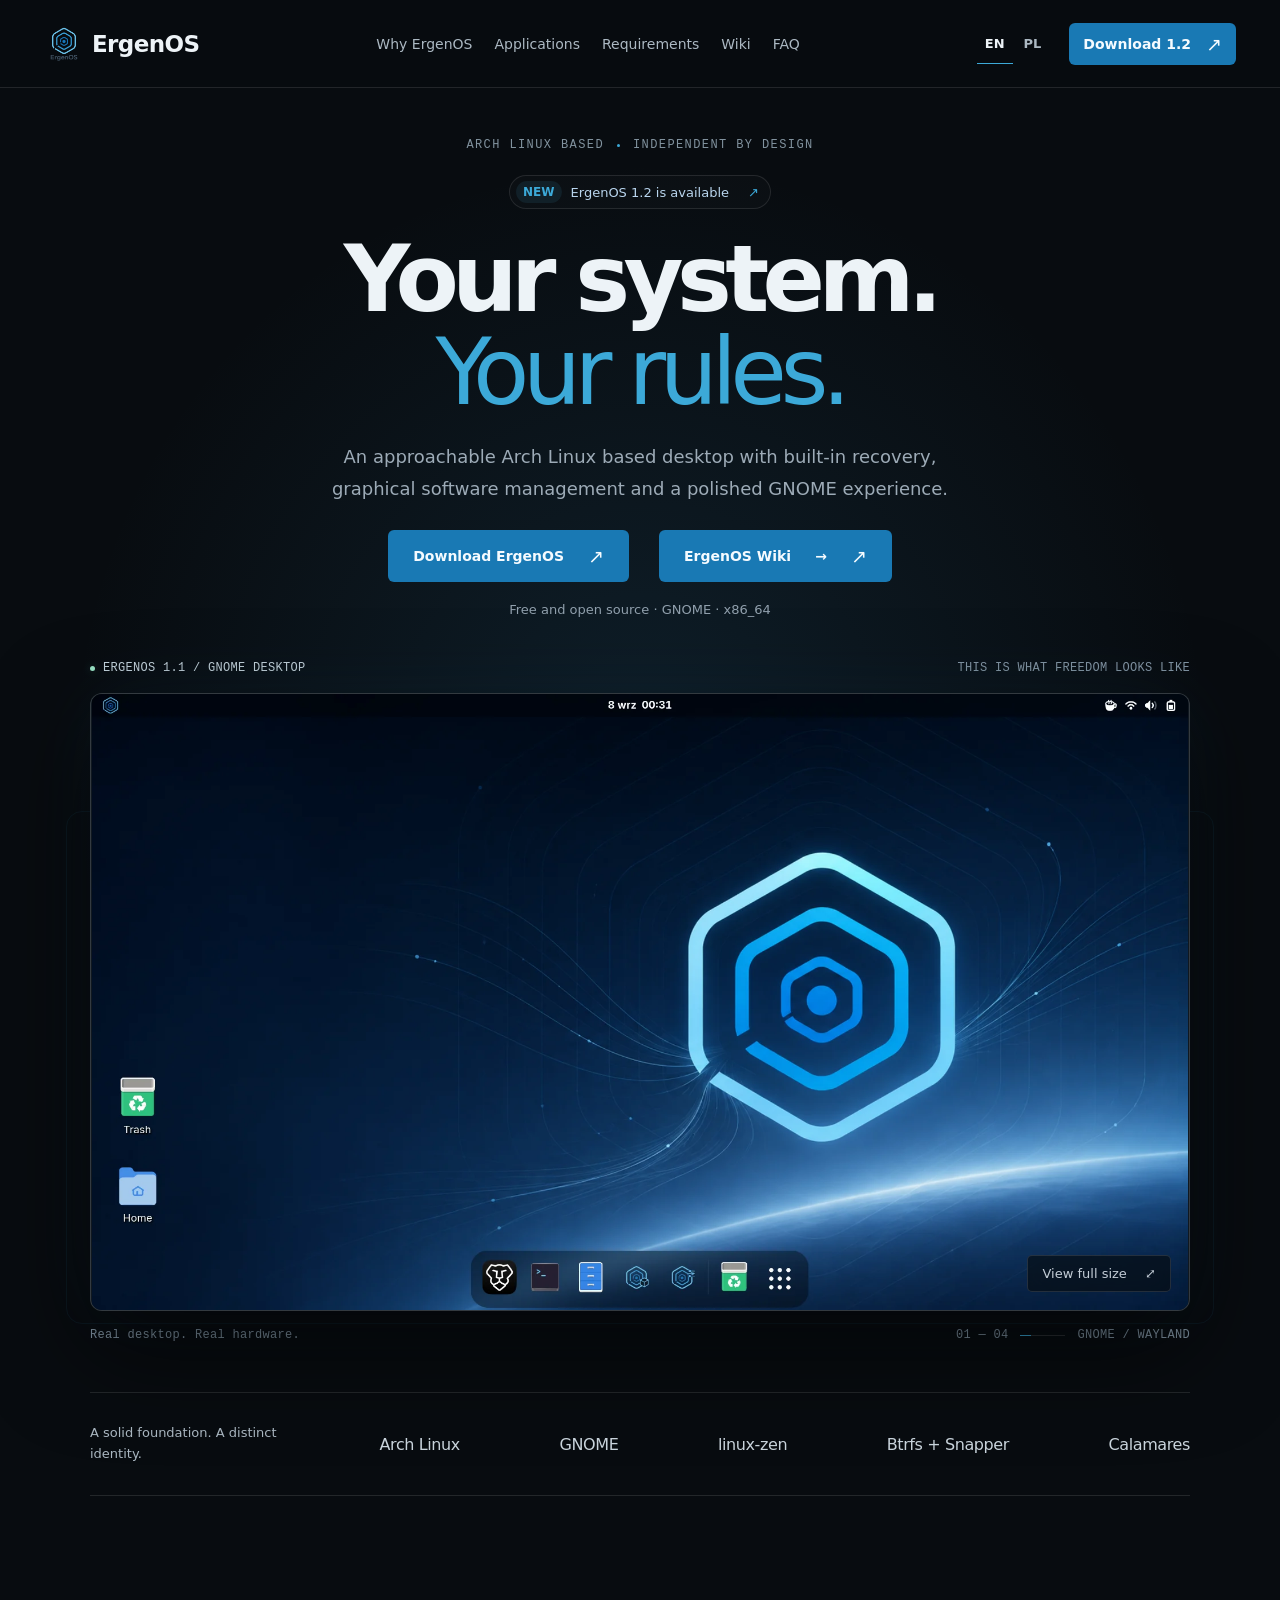
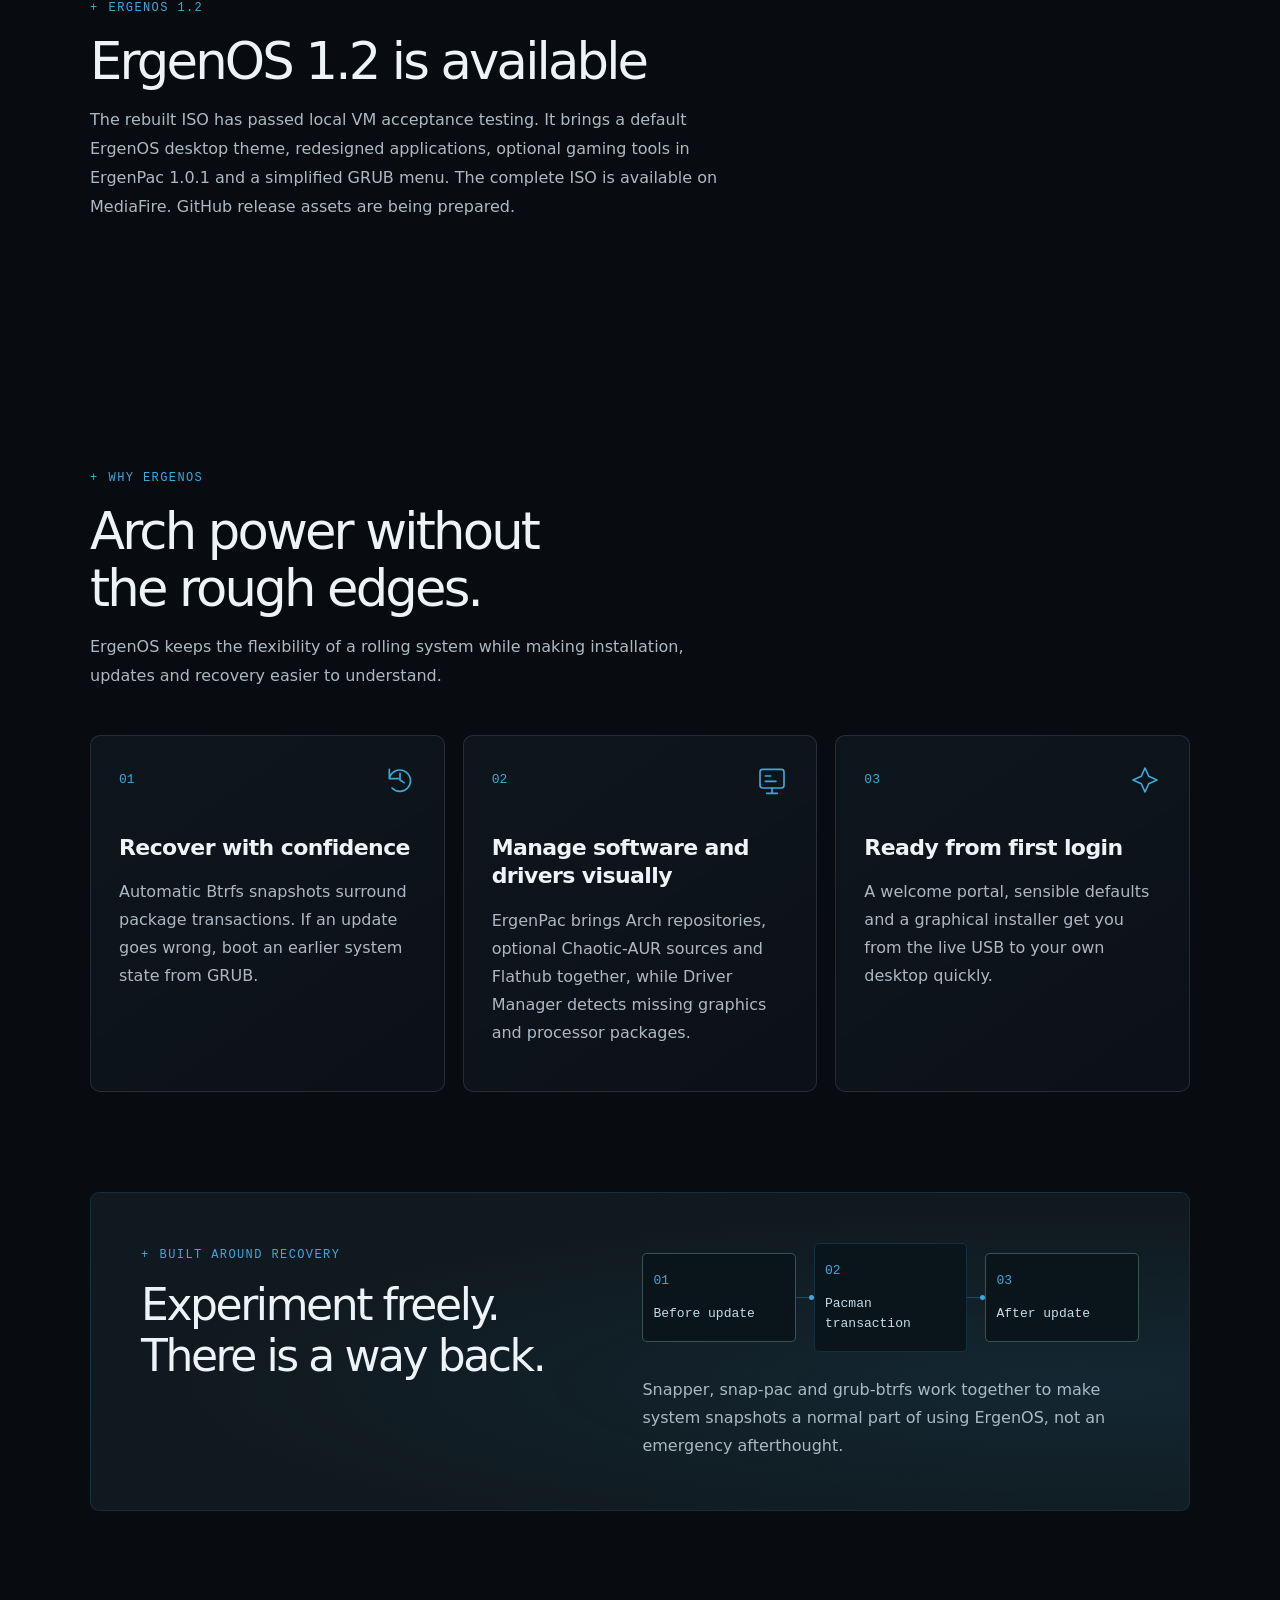
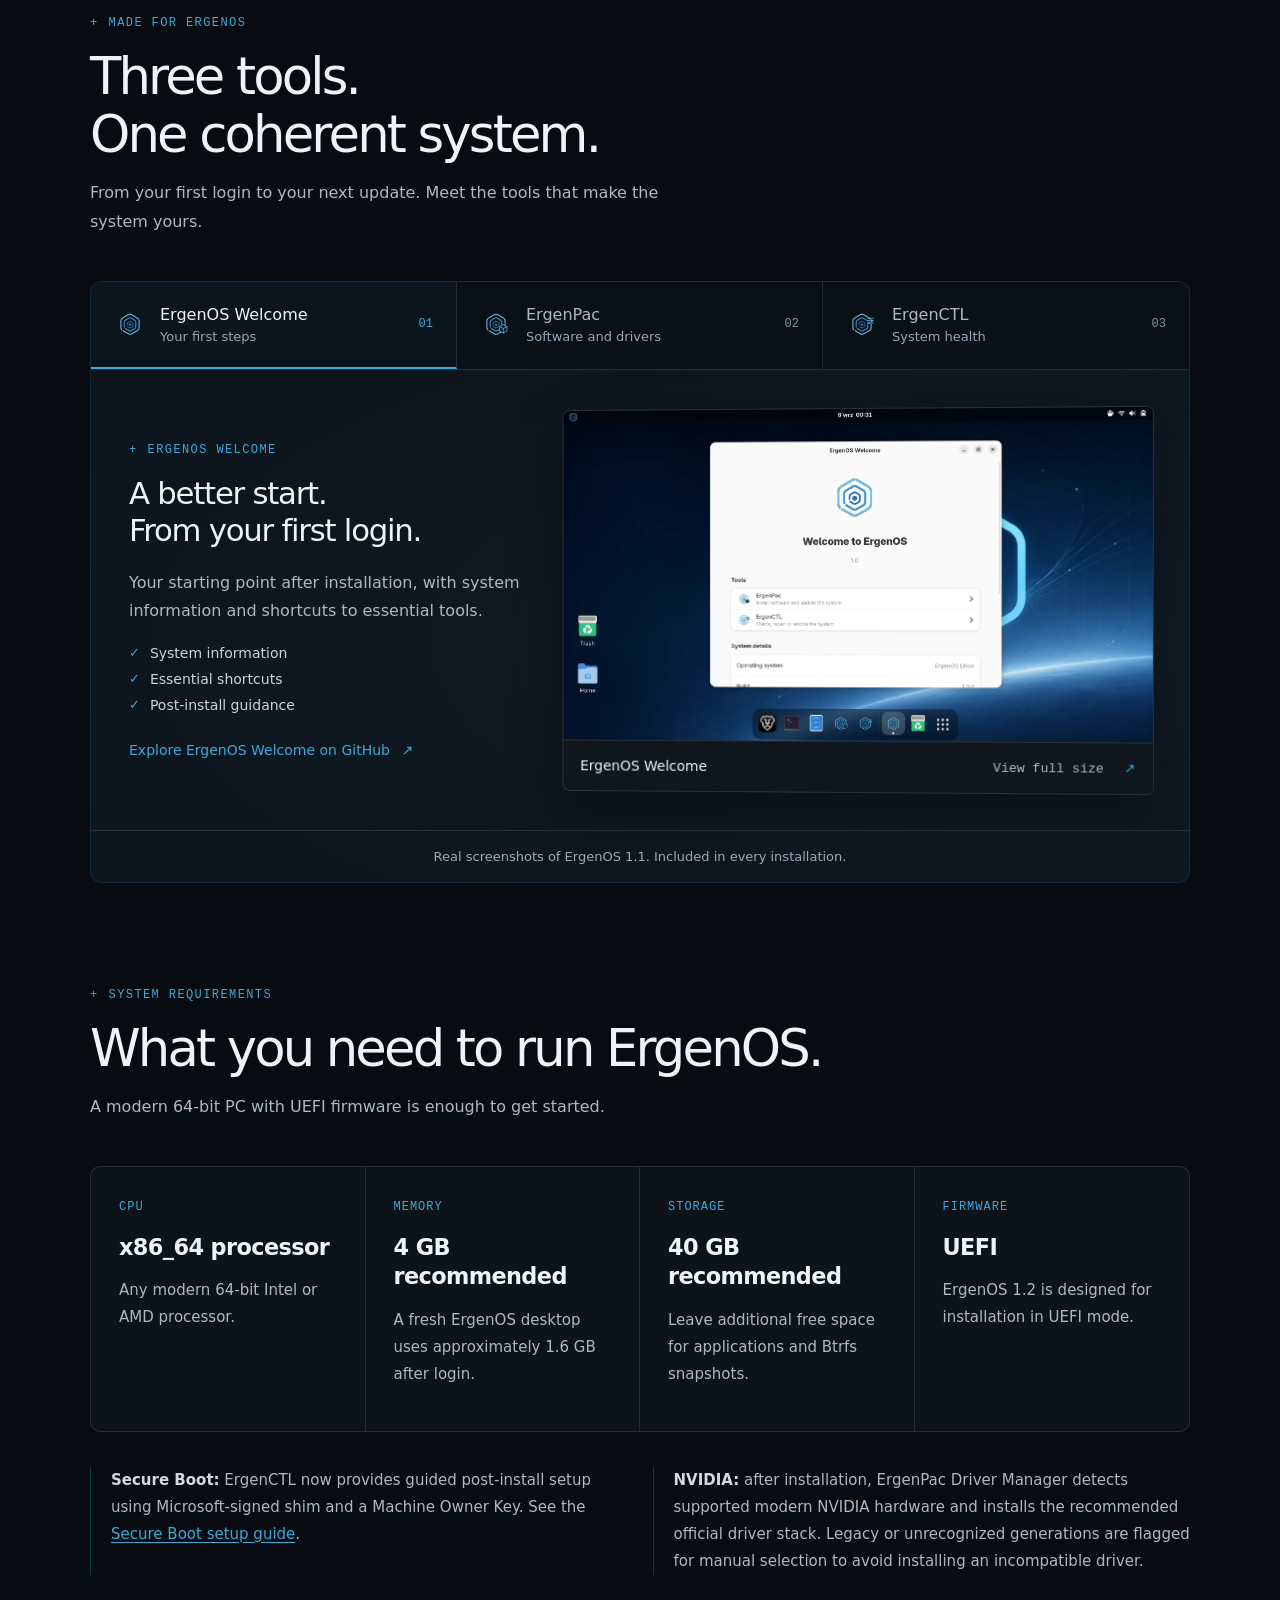
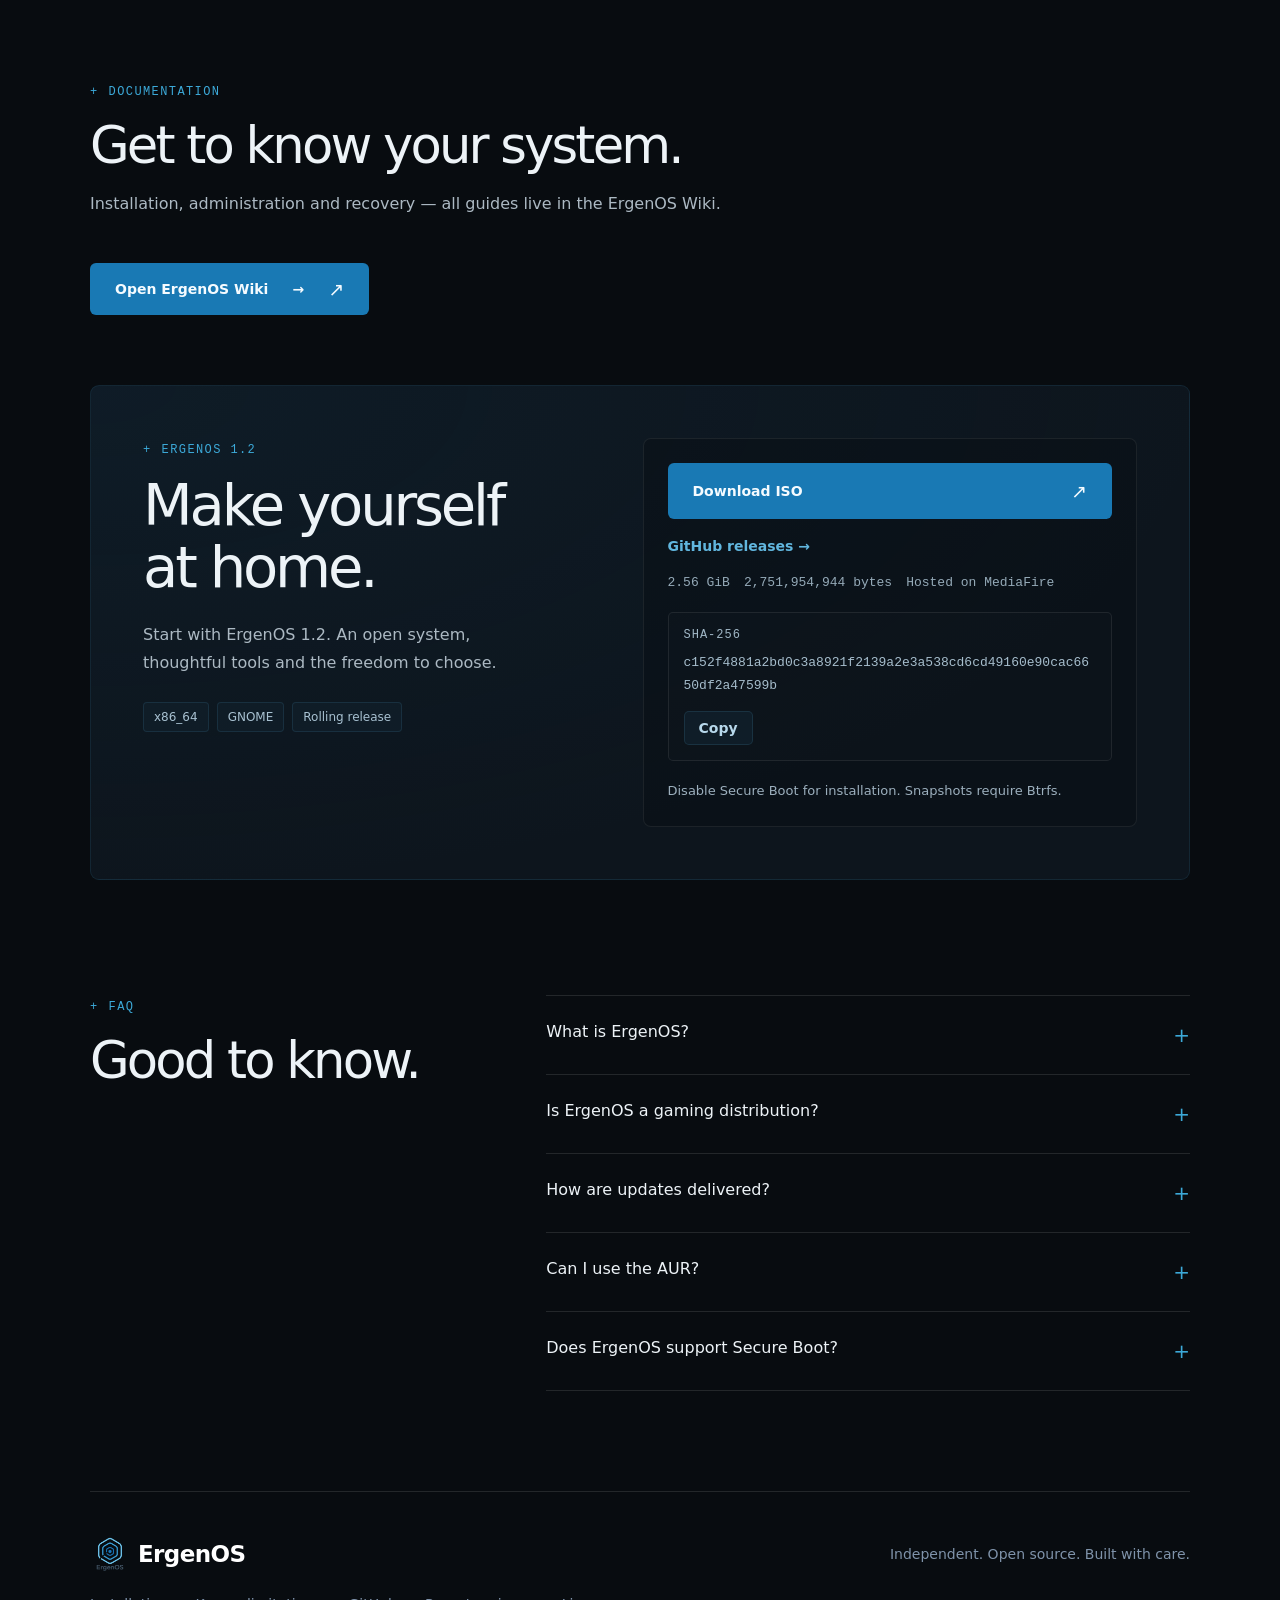
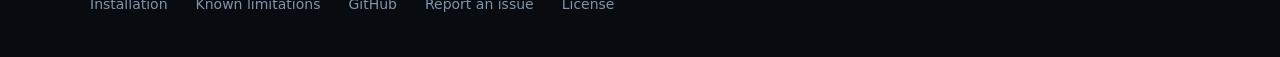
==== commit 7075352e: "Update downloads to ErgenOS 1.2" ====
--- a/index.html
+++ b/index.html
@@ -57,13 +57,13 @@
     <a class="brand" href="#top"><img src="assets/ergenos-logo.png" alt=""><span>ErgenOS</span></a>
     <button class="menu-toggle" type="button" aria-expanded="false" aria-controls="main-nav" aria-label="Open navigation"><span></span><span></span><span></span></button>
     <nav id="main-nav" aria-label="Main navigation"><a href="#features">Why ErgenOS</a><a href="#apps">Applications</a><a href="#requirements">Requirements</a><a href="https://ergenossw.github.io/ErgenOS-Wiki/">Wiki</a><a href="#faq">FAQ</a></nav>
-    <div class="header-actions"><div class="language-switcher" aria-label="Language"><span aria-current="page">EN</span><a href="pl/" lang="pl" hreflang="pl" aria-label="Polski">PL</a></div><a class="button small" href="#download">Download 1.1</a></div>
+    <div class="header-actions"><div class="language-switcher" aria-label="Language"><span aria-current="page">EN</span><a href="pl/" lang="pl" hreflang="pl" aria-label="Polski">PL</a></div><a class="button small" href="#download">Download 1.2</a></div>
   </header>
 
   <main id="main-content">
     <section class="hero" id="top">
       <div class="hero-copy"><div class="hero-kicker">ARCH LINUX BASED <span></span> INDEPENDENT BY DESIGN</div>
-        <a class="release-pill" href="https://github.com/ErgenosSW/ErgenOS-Linux/releases/tag/v1.1.0"><span>New</span> ErgenOS 1.1 is available</a>
+        <a class="release-pill" href="https://www.mediafire.com/file/5pflsx05qjzptld/ergenos-1.2.0-x86_64.iso/file"><span>New</span> ErgenOS 1.2 is available</a>
         <h1>Your system.<br><em>Your rules.</em></h1>
         <p class="lead">An approachable Arch Linux based desktop with built-in recovery, graphical software management and a polished GNOME experience.</p>
         <div class="hero-actions"><a class="button" href="#download">Download ErgenOS</a><a class="button" href="https://ergenossw.github.io/ErgenOS-Wiki/">ErgenOS Wiki <span aria-hidden="true">→</span></a></div>
@@ -75,7 +75,7 @@
       </a><div class="stage-footer"><span>Real desktop. Real hardware.</span><span>01 — 04 <span class="stage-line"></span> GNOME / WAYLAND</span></div></div>
     </section><div class="platform-strip"><span>A solid foundation. A distinct identity.</span><b>Arch Linux</b><b>GNOME</b><b>linux-zen</b><b>Btrfs + Snapper</b><b>Calamares</b></div>
 
-    <section class="section" id="release-1-2"><div class="section-heading"><span class="eyebrow">ErgenOS 1.2</span><h2>ErgenOS 1.2: ready for publication</h2><p>The rebuilt ISO has passed local VM acceptance testing. It brings a default ErgenOS desktop theme, redesigned applications, optional gaming tools in ErgenPac 1.0.1 and a simplified GRUB menu. Public ISO publication is pending; downloads below remain version 1.1.</p></div></section>
+    <section class="section" id="release-1-2"><div class="section-heading"><span class="eyebrow">ErgenOS 1.2</span><h2>ErgenOS 1.2 is available</h2><p>The rebuilt ISO has passed local VM acceptance testing. It brings a default ErgenOS desktop theme, redesigned applications, optional gaming tools in ErgenPac 1.0.1 and a simplified GRUB menu. The complete ISO is available on MediaFire. GitHub release assets are being prepared.</p></div></section>
 
     <section class="section" id="features">
       <div class="section-heading"><span class="eyebrow">Why ErgenOS</span><h2>Arch power without the rough edges.</h2><p>ErgenOS keeps the flexibility of a rolling system while making installation, updates and recovery easier to understand.</p></div>
@@ -120,7 +120,7 @@
         <article><span>CPU</span><h3>x86_64 processor</h3><p>Any modern 64-bit Intel or AMD processor.</p></article>
         <article><span>Memory</span><h3>4 GB recommended</h3><p>A fresh ErgenOS desktop uses approximately 1.6 GB after login.</p></article>
         <article><span>Storage</span><h3>40 GB recommended</h3><p>Leave additional free space for applications and Btrfs snapshots.</p></article>
-        <article><span>Firmware</span><h3>UEFI</h3><p>ErgenOS 1.1 is designed for installation in UEFI mode.</p></article>
+        <article><span>Firmware</span><h3>UEFI</h3><p>ErgenOS 1.2 is designed for installation in UEFI mode.</p></article>
       </div>
       <div class="hardware-notes">
         <p><strong>Secure Boot:</strong> ErgenCTL now provides guided post-install setup using Microsoft-signed shim and a Machine Owner Key. See the <a href="https://ergenossw.github.io/ErgenOS-Wiki/security/secure-boot.html">Secure Boot setup guide</a>.</p>
@@ -134,15 +134,15 @@
     </section>
 
     <section class="download" id="download">
-      <div><span class="eyebrow light">ErgenOS 1.1</span><h2>Make yourself<br>at home.</h2><p class="download-description">Start with ErgenOS 1.1. An open system, thoughtful tools and the freedom to choose.</p><div class="download-platform"><span>x86_64</span><span>GNOME</span><span>Rolling release</span></div></div>
-      <div class="download-actions"><p class="download-note">Disable Secure Boot for installation. Snapshots require Btrfs.</p><a class="button white" href="https://www.mediafire.com/file/psvdrlrwlsz2c2c/ergenos-1.1.0-x86_64.iso/file">Download ISO</a><a href="https://github.com/ErgenosSW/ErgenOS-Linux/releases/tag/v1.1.0">GitHub release →</a><div class="release-meta"><span>2.51 GiB</span><span>Released September 13, 2026</span><span>Hosted on MediaFire</span></div><div class="checksum"><span>SHA-256</span><code id="iso-checksum">460c2ab349681cef4922ebba35b180b24f7a17e7182dbf23cc7c99b13b1fdcce</code><button type="button" data-copy-checksum>Copy</button></div></div>
+      <div><span class="eyebrow light">ErgenOS 1.2</span><h2>Make yourself<br>at home.</h2><p class="download-description">Start with ErgenOS 1.2. An open system, thoughtful tools and the freedom to choose.</p><div class="download-platform"><span>x86_64</span><span>GNOME</span><span>Rolling release</span></div></div>
+      <div class="download-actions"><p class="download-note">Disable Secure Boot for installation. Snapshots require Btrfs.</p><a class="button white" href="https://www.mediafire.com/file/5pflsx05qjzptld/ergenos-1.2.0-x86_64.iso/file">Download ISO</a><a href="https://github.com/ErgenosSW/ErgenOS-Linux/releases">GitHub releases →</a><div class="release-meta"><span>2.56 GiB</span><span>2,751,954,944 bytes</span><span>Hosted on MediaFire</span></div><div class="checksum"><span>SHA-256</span><code id="iso-checksum">c152f4881a2bd0c3a8921f2139a2e3a538cd6cd49160e90cac6650df2a47599b</code><button type="button" data-copy-checksum>Copy</button></div></div>
     </section>
 
     <section class="section faq" id="faq">
       <div class="section-heading"><span class="eyebrow">FAQ</span><h2>Good to know.</h2></div>
       <div class="faq-list">
         <details><summary>What is ErgenOS?</summary><p>ErgenOS is an independent Arch Linux based desktop distribution built around GNOME, graphical system tools and practical Btrfs recovery.</p></details>
-        <details><summary>Is ErgenOS a gaming distribution?</summary><p>ErgenOS 1.2 adds optional Steam, Lutris, Heroic, Faugus, GameMode, MangoHud, GOverlay and Gamescope installation through ErgenPac. Gaming Check and guided gaming setup are planned for 1.3. The currently linked public ISO is still 1.1.</p></details>
+        <details><summary>Is ErgenOS a gaming distribution?</summary><p>ErgenOS 1.2 adds optional Steam, Lutris, Heroic, Faugus, GameMode, MangoHud, GOverlay and Gamescope installation through ErgenPac. Gaming Check and guided gaming setup are planned for 1.3. The complete 1.2 ISO is available below.</p></details>
         <details><summary>How are updates delivered?</summary><p>Arch packages come from the standard Arch repositories. ErgenOS applications are distributed through the signed ErgenOS repository and handled by Pacman or ErgenPac.</p></details>
         <details><summary>Can I use the AUR?</summary><p>Yes. During installation you can stay with official repositories or configure yay, paru or Chaotic-AUR.</p></details>
         <details><summary>Does ErgenOS support Secure Boot?</summary><p>Experimental post-install support is available through ErgenCTL and the signed ErgenOS repository. The current ISO must be installed with Secure Boot disabled; follow the <a href="https://ergenossw.github.io/ErgenOS-Wiki/security/secure-boot.html">Secure Boot setup guide</a> after installation.</p></details>
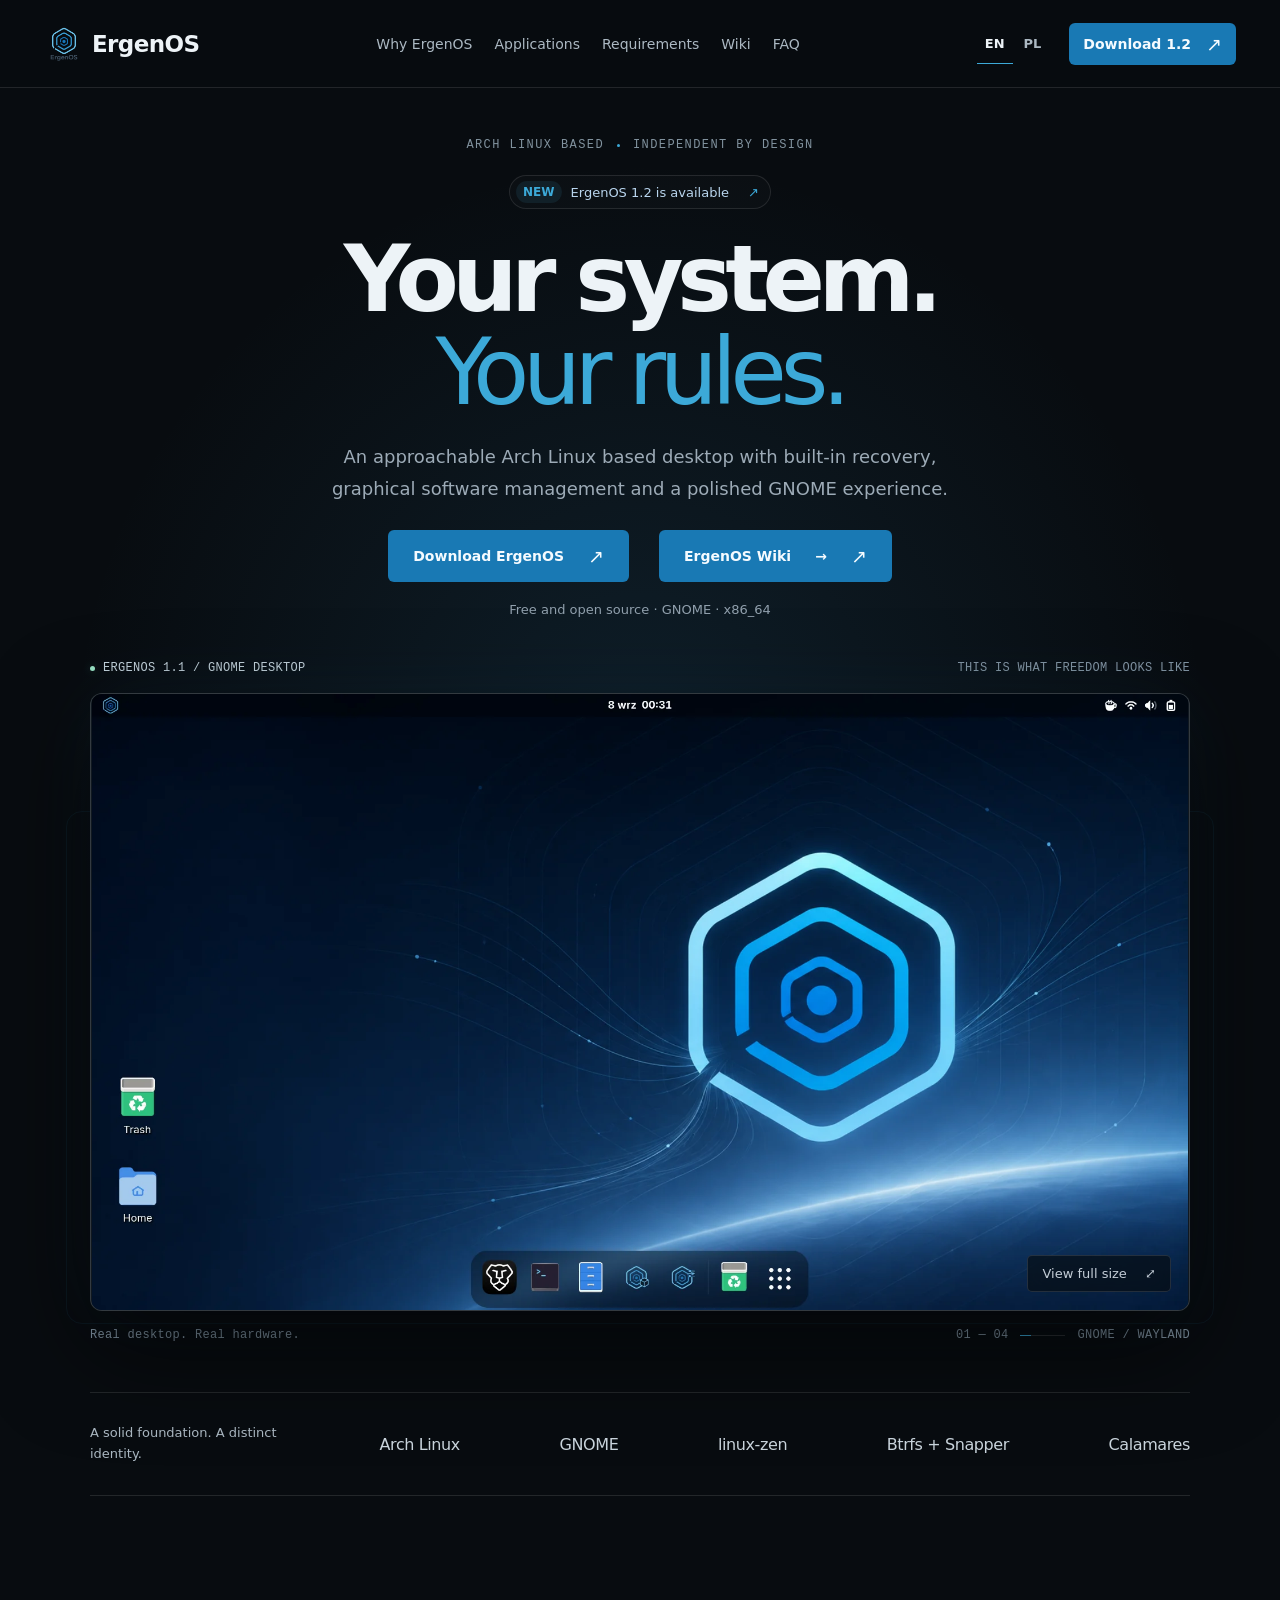
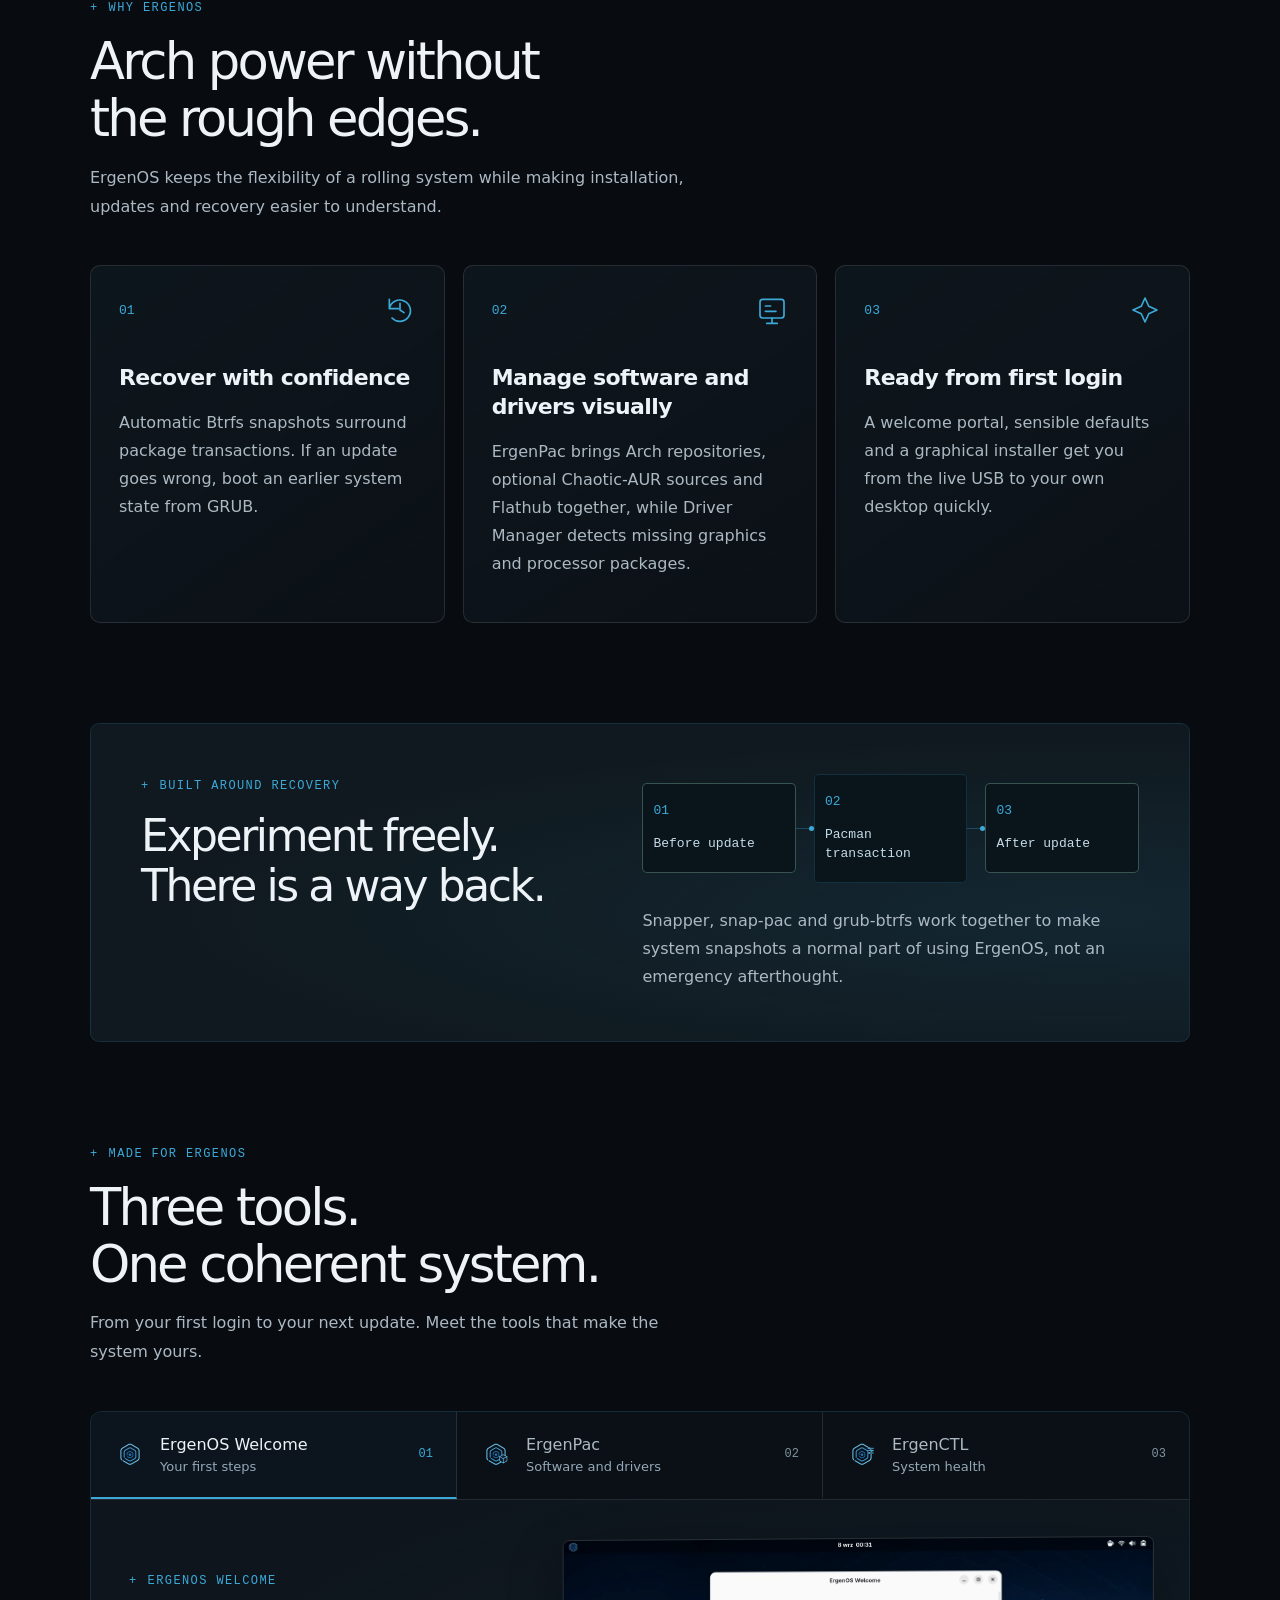
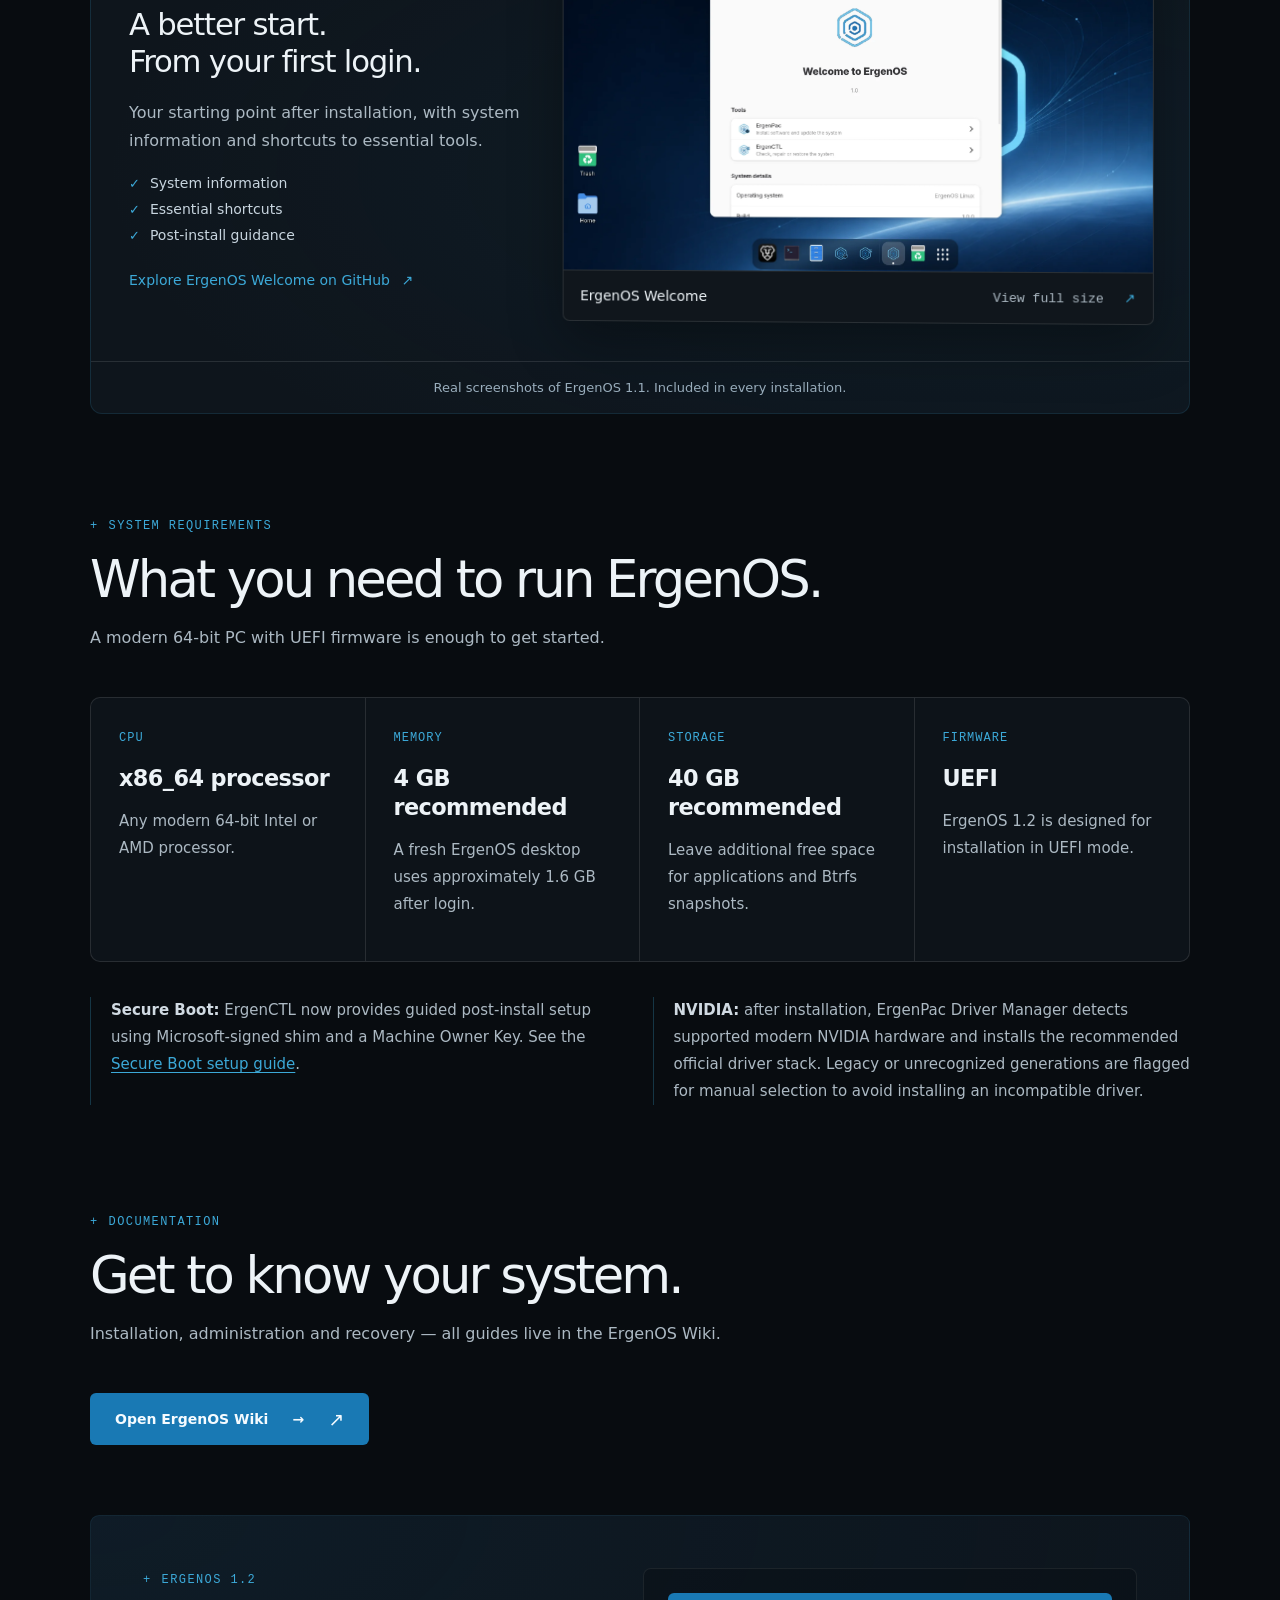
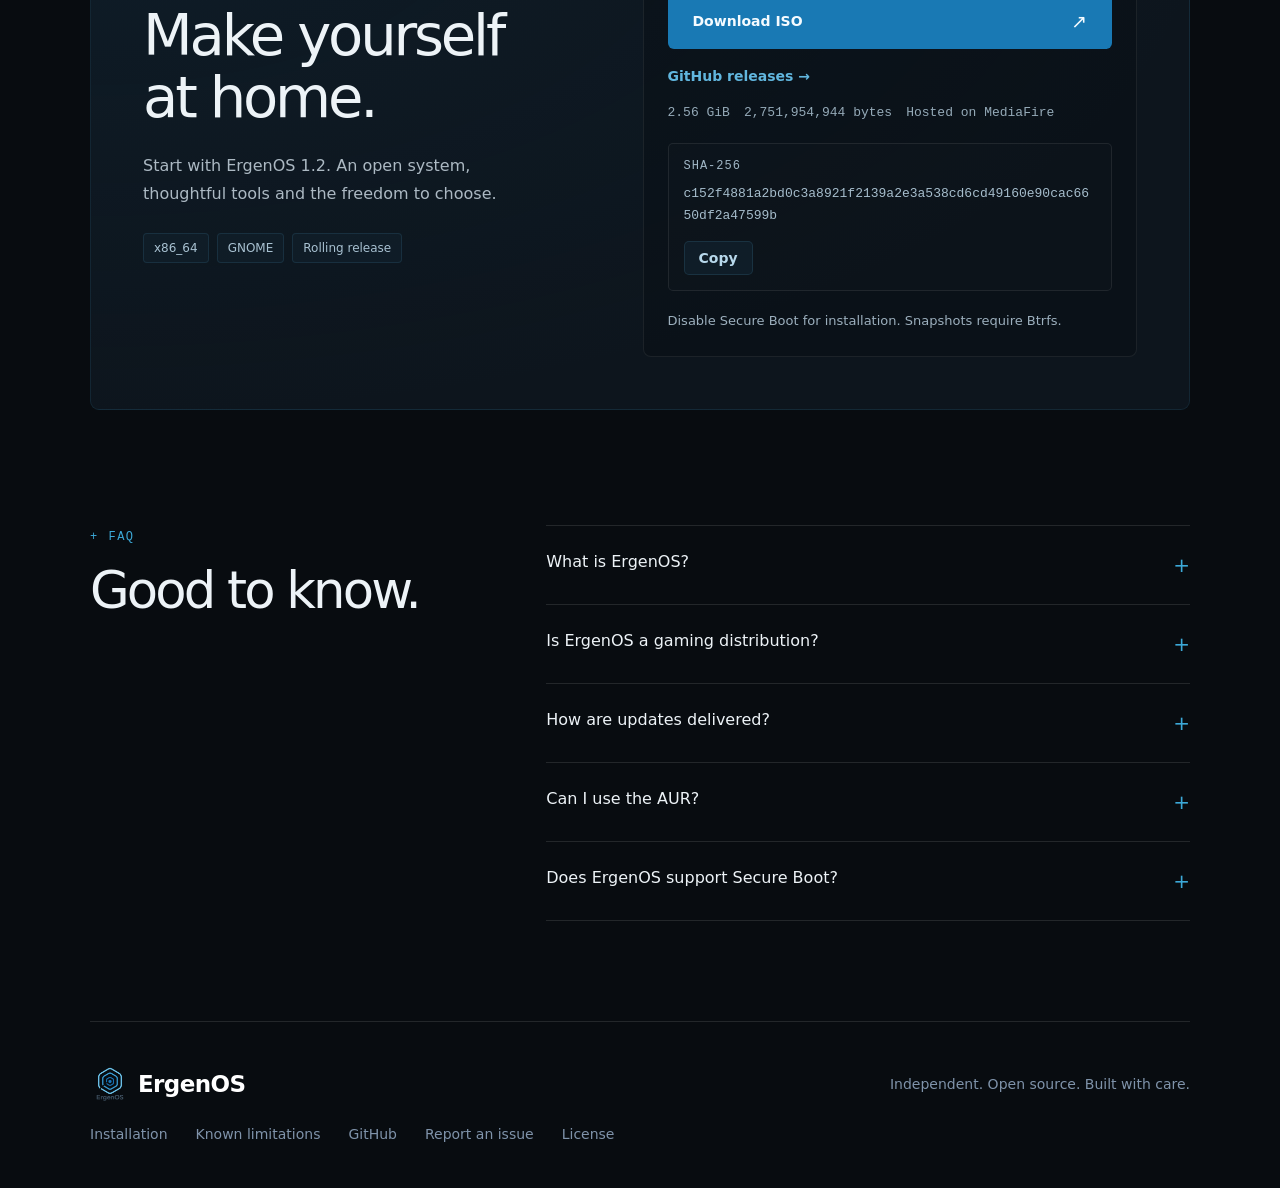
==== commit bd6ead89: "Remove redundant release announcement section" ====
--- a/index.html
+++ b/index.html
@@ -74,8 +74,6 @@
         <span class="shot-hint">View full size</span>
       </a><div class="stage-footer"><span>Real desktop. Real hardware.</span><span>01 — 04 <span class="stage-line"></span> GNOME / WAYLAND</span></div></div>
     </section><div class="platform-strip"><span>A solid foundation. A distinct identity.</span><b>Arch Linux</b><b>GNOME</b><b>linux-zen</b><b>Btrfs + Snapper</b><b>Calamares</b></div>
-
-    <section class="section" id="release-1-2"><div class="section-heading"><span class="eyebrow">ErgenOS 1.2</span><h2>ErgenOS 1.2 is available</h2><p>The rebuilt ISO has passed local VM acceptance testing. It brings a default ErgenOS desktop theme, redesigned applications, optional gaming tools in ErgenPac 1.0.1 and a simplified GRUB menu. The complete ISO is available on MediaFire. GitHub release assets are being prepared.</p></div></section>
 
     <section class="section" id="features">
       <div class="section-heading"><span class="eyebrow">Why ErgenOS</span><h2>Arch power without the rough edges.</h2><p>ErgenOS keeps the flexibility of a rolling system while making installation, updates and recovery easier to understand.</p></div>
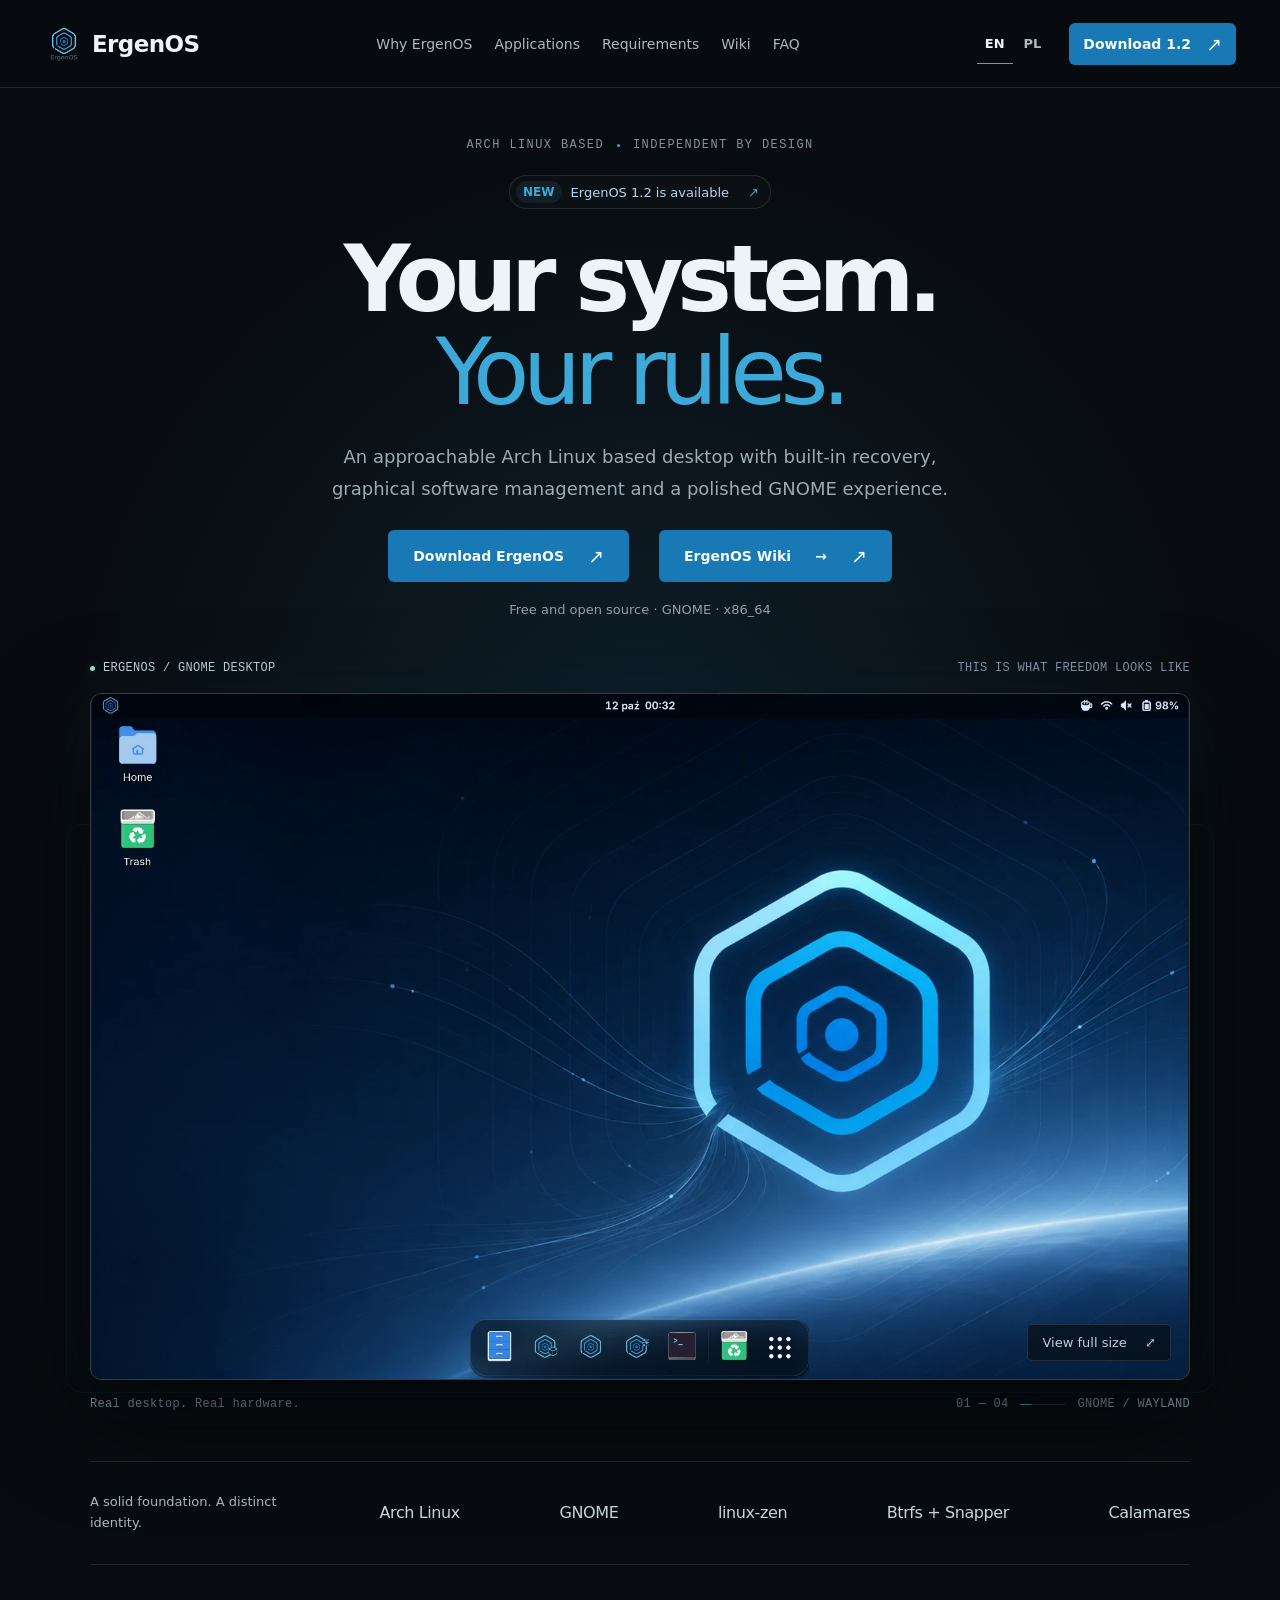
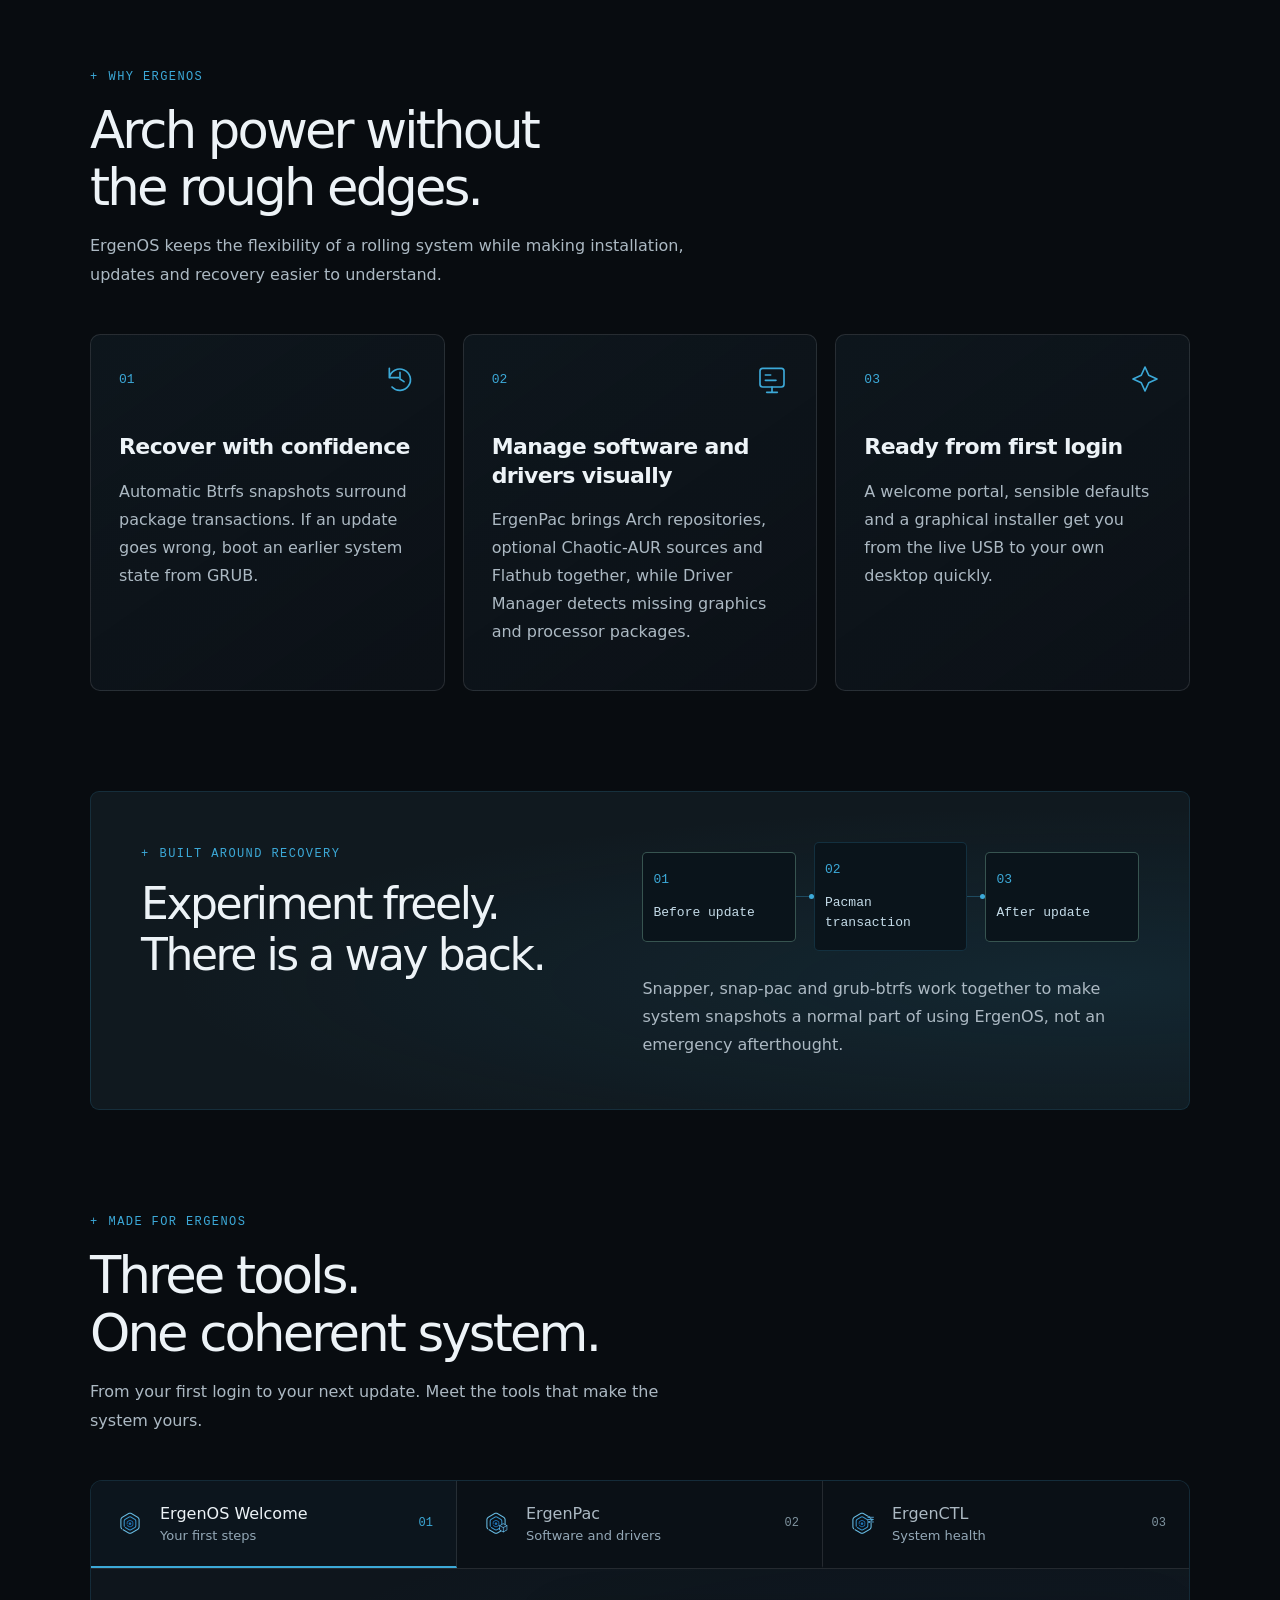
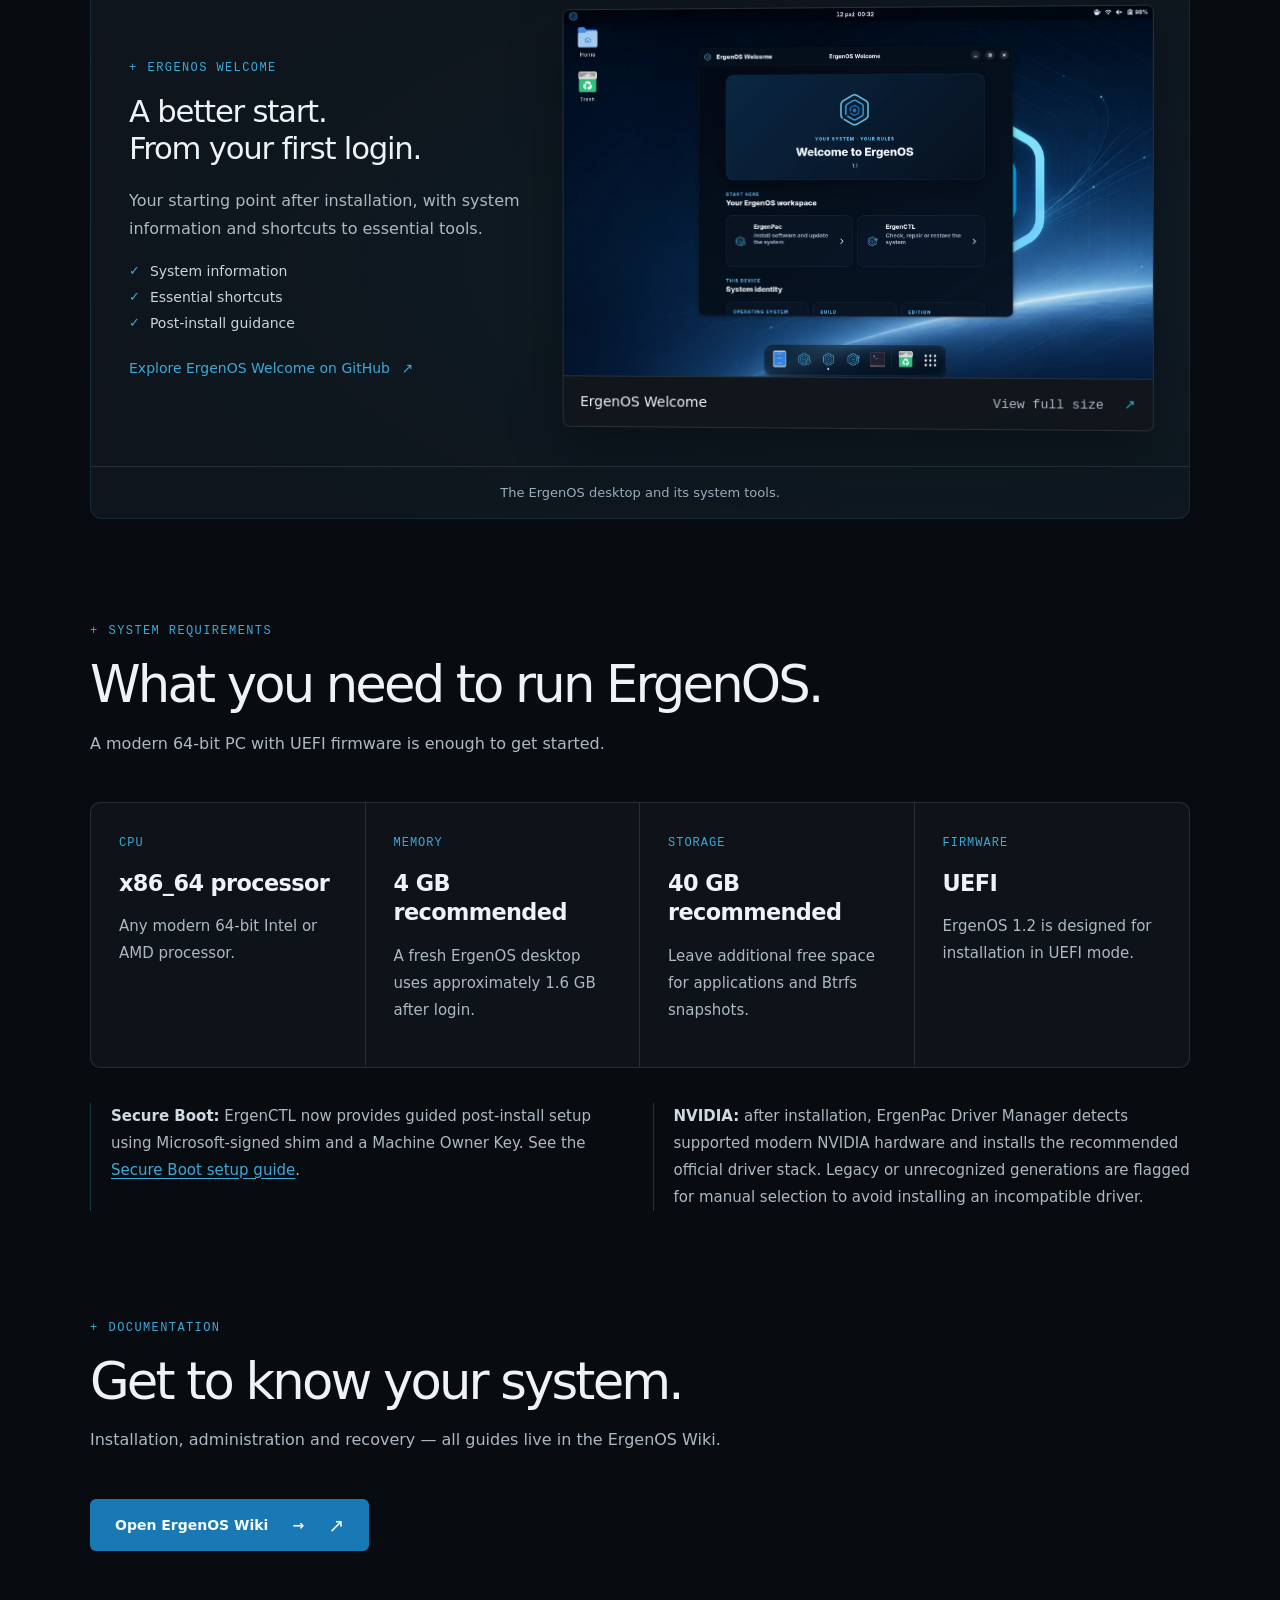
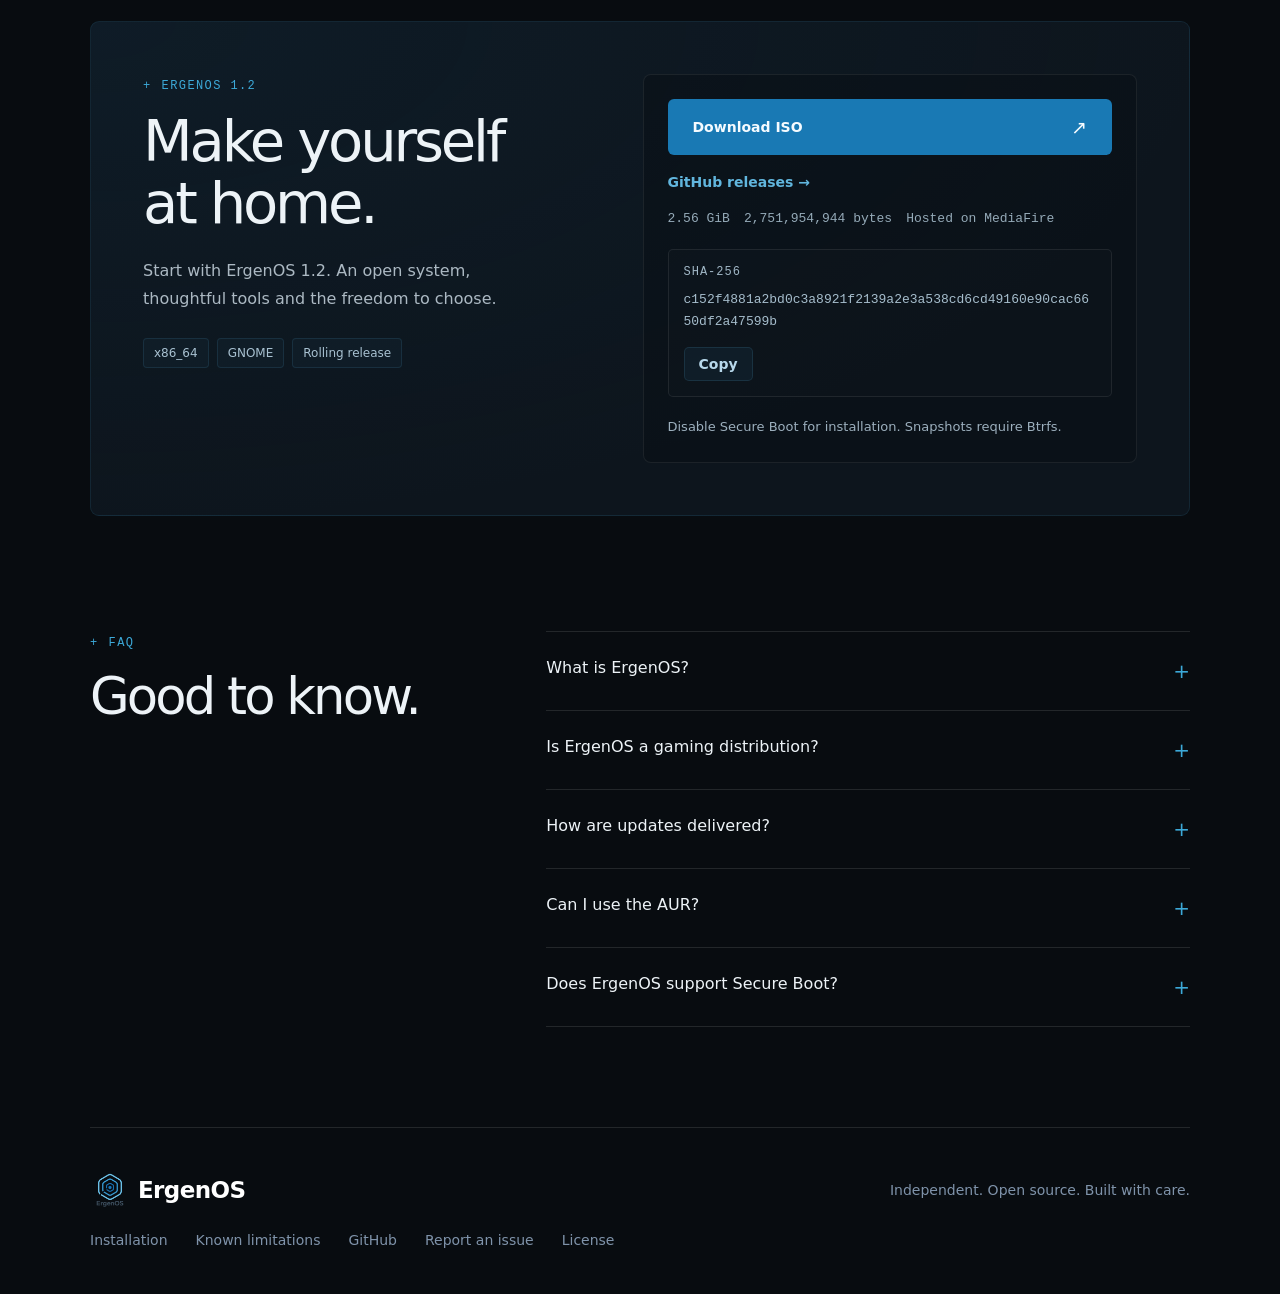
==== commit 3acaa881: "Refresh desktop and application screenshots" ====
--- a/index.html
+++ b/index.html
@@ -69,8 +69,8 @@
         <div class="hero-actions"><a class="button" href="#download">Download ErgenOS</a><a class="button" href="https://ergenossw.github.io/ErgenOS-Wiki/">ErgenOS Wiki <span aria-hidden="true">→</span></a></div>
         <p class="fine-print">Free and open source · GNOME · x86_64</p>
       </div>
-      <div class="desktop-stage"><div class="stage-label"><span><i></i> ERGENOS 1.1 / GNOME DESKTOP</span><span>THIS IS WHAT FREEDOM LOOKS LIKE</span></div><a class="desktop-shot" href="assets/screenshots/ergenos-desktop.png" aria-label="Open a full-size screenshot of the ErgenOS desktop">
-        <img src="assets/screenshots/ergenos-desktop.webp" width="1920" height="1080" fetchpriority="high" alt="ErgenOS 1.1 desktop running on physical hardware">
+      <div class="desktop-stage"><div class="stage-label"><span><i></i> ERGENOS / GNOME DESKTOP</span><span>THIS IS WHAT FREEDOM LOOKS LIKE</span></div><a class="desktop-shot" href="assets/screenshots/ergenos-desktop.png?v=20261012" aria-label="Open a full-size screenshot of the ErgenOS desktop">
+        <img src="assets/screenshots/ergenos-desktop.webp?v=20261012" width="1920" height="1200" fetchpriority="high" alt="ErgenOS desktop with the new default theme">
         <span class="shot-hint">View full size</span>
       </a><div class="stage-footer"><span>Real desktop. Real hardware.</span><span>01 — 04 <span class="stage-line"></span> GNOME / WAYLAND</span></div></div>
     </section><div class="platform-strip"><span>A solid foundation. A distinct identity.</span><b>Arch Linux</b><b>GNOME</b><b>linux-zen</b><b>Btrfs + Snapper</b><b>Calamares</b></div>
@@ -98,17 +98,17 @@
           <button class="app-tab" type="button" id="app-tab-2" data-app-tab="2"><img src="assets/ergenctl-logo-mark.png" alt="" width="32" height="32"><span>ErgenCTL<small>System health</small></span><span class="tab-index" aria-hidden="true">03</span></button></div>
         <article class="app-panel" id="app-panel-0" data-app-panel="0">
           <div class="app-panel-copy"><span class="eyebrow">ErgenOS Welcome</span><h3>A better start.<br>From your first login.</h3><p>Your starting point after installation, with system information and shortcuts to essential tools.</p><ul class="app-capabilities"><li>System information</li><li>Essential shortcuts</li><li>Post-install guidance</li></ul><a class="text-link app-source" href="https://github.com/ErgenosSW/ErgenOS-Welcome">Explore ErgenOS Welcome on GitHub <span>↗</span></a></div>
-          <a class="screenshot-card app-preview" href="assets/screenshots/ergenos-welcome.png"><img src="assets/screenshots/ergenos-welcome.webp" alt="ErgenOS Welcome — Your first steps" width="1920" height="1080" loading="lazy" decoding="async"><span><strong>ErgenOS Welcome</strong><small>View full size</small></span></a>
+          <a class="screenshot-card app-preview" href="assets/screenshots/ergenos-welcome.png?v=20261012"><img src="assets/screenshots/ergenos-welcome.webp?v=20261012" alt="ErgenOS Welcome — Your first steps" width="1920" height="1200" loading="lazy" decoding="async"><span><strong>ErgenOS Welcome</strong><small>View full size</small></span></a>
         </article>
         <article class="app-panel" id="app-panel-1" data-app-panel="1">
           <div class="app-panel-copy"><span class="eyebrow">ErgenPac</span><h3>Everything you need.<br>One place to find it.</h3><p>Search, install and update software from Arch Linux and Flathub, then detect and install the recommended hardware driver packages.</p><ul class="app-capabilities"><li>Arch Linux and Flathub</li><li>Application updates</li><li>Driver detection</li></ul><a class="text-link app-source" href="https://github.com/ErgenosSW/ErgenPac">Explore ErgenPac on GitHub <span>↗</span></a></div>
-          <a class="screenshot-card app-preview" href="assets/screenshots/ergenpac-search.png"><img src="assets/screenshots/ergenpac-search.webp" alt="ErgenPac — Software and drivers" width="1920" height="1080" loading="lazy" decoding="async"><span><strong>ErgenPac</strong><small>View full size</small></span></a>
+          <a class="screenshot-card app-preview" href="assets/screenshots/ergenpac-search.png?v=20261012"><img src="assets/screenshots/ergenpac-search.webp?v=20261012" alt="ErgenPac — System updates" width="1920" height="1200" loading="lazy" decoding="async"><span><strong>ErgenPac</strong><small>View full size</small></span></a>
         </article>
         <article class="app-panel" id="app-panel-2" data-app-panel="2">
           <div class="app-panel-copy"><span class="eyebrow">ErgenCTL</span><h3>Know your system.<br>Stay in control.</h3><p>Diagnose the installation, inspect boot logs, recover snapshots and configure Secure Boot through a guided checklist.</p><ul class="app-capabilities"><li>Diagnostics and boot logs</li><li>Snapshot recovery</li><li>Secure Boot setup</li></ul><a class="text-link app-source" href="https://github.com/ErgenosSW/ErgenCTL">Explore ErgenCTL on GitHub <span>↗</span></a></div>
-          <a class="screenshot-card app-preview" href="assets/screenshots/ergenctl-system-check.png"><img src="assets/screenshots/ergenctl-system-check.webp" alt="ErgenCTL — System health" width="1920" height="1080" loading="lazy" decoding="async"><span><strong>ErgenCTL</strong><small>View full size</small></span></a>
+          <a class="screenshot-card app-preview" href="assets/screenshots/ergenctl-system-check.png?v=20261012"><img src="assets/screenshots/ergenctl-system-check.webp?v=20261012" alt="ErgenCTL — System health" width="1920" height="1200" loading="lazy" decoding="async"><span><strong>ErgenCTL</strong><small>View full size</small></span></a>
         </article>
-        <p class="showcase-note">Real screenshots of ErgenOS 1.1. Included in every installation.</p>
+        <p class="showcase-note">The ErgenOS desktop and its system tools.</p>
       </div>
     </section>
 
@@ -133,7 +133,7 @@
 
     <section class="download" id="download">
       <div><span class="eyebrow light">ErgenOS 1.2</span><h2>Make yourself<br>at home.</h2><p class="download-description">Start with ErgenOS 1.2. An open system, thoughtful tools and the freedom to choose.</p><div class="download-platform"><span>x86_64</span><span>GNOME</span><span>Rolling release</span></div></div>
-      <div class="download-actions"><p class="download-note">Disable Secure Boot for installation. Snapshots require Btrfs.</p><a class="button white" href="https://www.mediafire.com/file/5pflsx05qjzptld/ergenos-1.2.0-x86_64.iso/file">Download ISO</a><a href="https://github.com/ErgenosSW/ErgenOS-Linux/releases">GitHub releases →</a><div class="release-meta"><span>2.56 GiB</span><span>2,751,954,944 bytes</span><span>Hosted on MediaFire</span></div><div class="checksum"><span>SHA-256</span><code id="iso-checksum">c152f4881a2bd0c3a8921f2139a2e3a538cd6cd49160e90cac6650df2a47599b</code><button type="button" data-copy-checksum>Copy</button></div></div>
+      <div class="download-actions"><p class="download-note">Disable Secure Boot for installation. Snapshots require Btrfs.</p><a class="button white" href="https://www.mediafire.com/file/5pflsx05qjzptld/ergenos-1.2.0-x86_64.iso/file">Download ISO</a><a href="https://github.com/ErgenosSW/ErgenOS-Linux/releases/tag/v1.2.0">GitHub releases →</a><div class="release-meta"><span>2.56 GiB</span><span>2,751,954,944 bytes</span><span>Hosted on MediaFire</span></div><div class="checksum"><span>SHA-256</span><code id="iso-checksum">c152f4881a2bd0c3a8921f2139a2e3a538cd6cd49160e90cac6650df2a47599b</code><button type="button" data-copy-checksum>Copy</button></div></div>
     </section>
 
     <section class="section faq" id="faq">
--- a/overrides.css
+++ b/overrides.css
@@ -296,7 +296,7 @@
 
 .desktop-shot {
   display:block;
-  aspect-ratio:16/9;
+  aspect-ratio:16/10;
   border-radius:9px;
   transform:none;
   background:#101820;
@@ -602,7 +602,7 @@
 .screenshot-card img {
   display:block;
   width:100%;
-  aspect-ratio:16/9;
+  aspect-ratio:16/10;
   object-fit:contain;
   transition:transform .4s;
 }
@@ -1915,7 +1915,7 @@
 }
 
 .app-preview img {
-  aspect-ratio:16/9;
+  aspect-ratio:16/10;
   object-fit:contain;
 }
 
